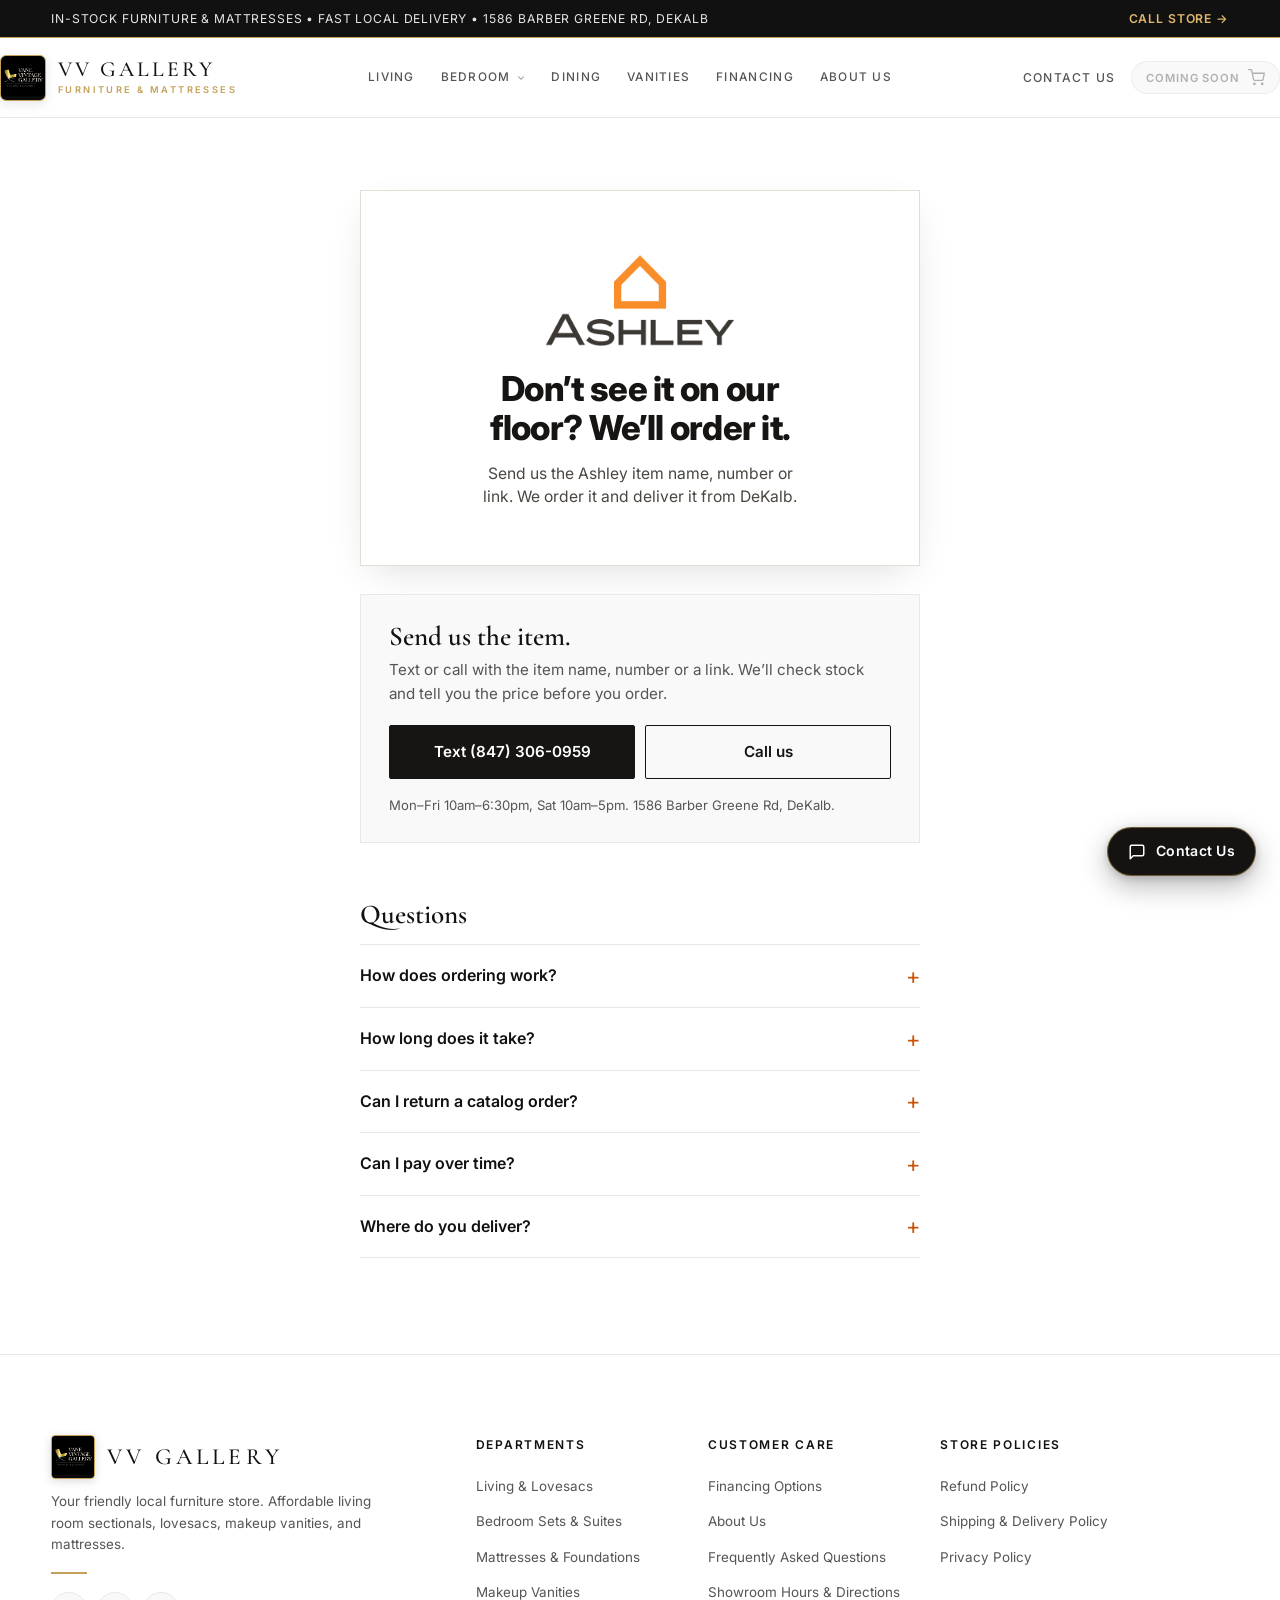
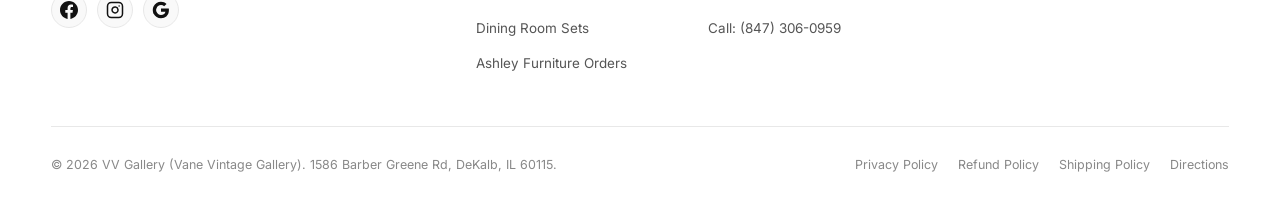
==== ashley.html @ e3f008f9 "feat(financing): add Koalafi lease-to-own financing option across website" ====
<!DOCTYPE html>
<html lang="en">
<head>
  <meta charset="UTF-8">
  <meta name="viewport" content="width=device-width, initial-scale=1.0">
  <title>Order Ashley Furniture in DeKalb, IL — VV Gallery</title>
  <meta name="description" content="Don't see it on our floor? VV Gallery in DeKalb, IL can order Ashley Furniture pieces for you and deliver them locally. Send us the item name, number or link.">
  
  <link rel="preconnect" href="https://fonts.googleapis.com">
  <link rel="preconnect" href="https://fonts.gstatic.com" crossorigin>
  <link href="https://fonts.googleapis.com/css2?family=Cormorant+Garamond:ital,wght@0,400;0,500;0,600;0,700;1,400&family=Inter:wght@300;400;500;600;700&display=swap" rel="stylesheet">
  
  <link rel="icon" type="image/png" href="photos/favicon.png">
  <link rel="shortcut icon" href="photos/favicon.ico">
  <link rel="stylesheet" href="style.css?v=3.1">
  <link rel="stylesheet" href="ashley.css">
  <link rel="canonical" href="https://vanevgallery.com/ashley.html">
  <meta property="og:type" content="website">
  <meta property="og:site_name" content="VV Gallery">
  <meta property="og:title" content="Ashley Furniture Catalog Orders in DeKalb, IL — VV Gallery">
  <meta property="og:description" content="Order authentic Ashley Furniture through VV Gallery in DeKalb. Local freight delivery, factory warranties, and financing available.">
  <meta property="og:url" content="https://vanevgallery.com/ashley.html">
  <meta property="og:image" content="https://vanevgallery.com/photos/story-showroom-full.jpg">
</head>
<body class="as-page">

  <!-- Global Announcement Bar -->
  <aside class="announcement-bar" role="region" aria-label="Store Announcement">
    <div class="container announcement-inner">
      <span class="announcement-text"><span class="announcement-desktop">In-Stock Furniture &amp; Mattresses &bull; Fast Local Delivery &bull; </span>1586 Barber Greene Rd, DeKalb</span>
      <a href="tel:8473060959" class="announcement-link">Call Store &rarr;</a>
    </div>
  </aside>

  <!-- Header -->
  <header class="site-header" id="header">
    <div class="container header-inner">
      <div class="nav-left">
        <button class="nav-toggle" id="navToggle" aria-label="Toggle Navigation Menu" aria-expanded="false">
          <span class="hamburger-line"></span>
          <span class="hamburger-line"></span>
        </button>
        <nav class="nav-desktop" aria-label="Primary Navigation">
          <ul class="nav-list">
            <li><a href="living.html" class="nav-link">Living</a></li>
            <li class="nav-item-dropdown">
              <a href="bedroom.html" class="nav-link nav-dropdown-trigger">
                Bedroom
                <svg class="nav-chevron" width="10" height="10" viewBox="0 0 24 24" fill="none" stroke="currentColor" stroke-width="2.5" stroke-linecap="round" stroke-linejoin="round" aria-hidden="true"><polyline points="6 9 12 15 18 9"></polyline></svg>
              </a>
              <ul class="nav-dropdown-menu">
                <li><a href="bedroom.html">Bedroom Sets</a></li>
                <li><a href="mattresses.html">Mattresses</a></li>
              </ul>
            </li>
            <li><a href="dining.html" class="nav-link">Dining</a></li>
            <li><a href="vanities.html" class="nav-link">Vanities</a></li>
            <li><a href="financing.html" class="nav-link">Financing</a></li>
            <li><a href="story.html" class="nav-link">About Us</a></li>
          </ul>
        </nav>
      </div>

      <div class="brand-center">
        <a href="index.html" class="brand-logo" id="brandLogoLink" aria-label="VV Gallery Home">
          <img src="photos/logo.jpg" alt="VV Gallery" class="brand-logo-img">
          <div class="brand-text-wrap" id="brandTextWrap">
            <span class="brand-title">VV GALLERY</span>
            <span class="brand-subtitle">FURNITURE &amp; MATTRESSES</span>
          </div>
        </a>
      </div>

      <div class="nav-right">
        <a href="contact.html" class="nav-action-link">Contact Us</a>
        <div class="nav-cart-status" aria-label="Online Cart Coming Soon" title="Online shopping coming soon">
          <svg class="cart-status-icon" width="16" height="16" viewBox="0 0 24 24" fill="none" stroke="currentColor" stroke-width="1.8" stroke-linecap="round" stroke-linejoin="round">
            <circle cx="9" cy="21" r="1"></circle>
            <circle cx="20" cy="21" r="1"></circle>
            <path d="M1 1h4l2.68 13.39a2 2 0 0 0 2 1.61h9.72a2 2 0 0 0 2-1.61L23 6H6"></path>
          </svg>
          <span class="cart-status-text">Coming<span class="cart-break"><br></span>Soon</span>
        </div>
      </div>
    </div>
  </header>

  <!-- Mobile Drawer Menu -->
  <div class="mobile-drawer" id="mobileDrawer" aria-hidden="true">
    <div class="drawer-content">
      <div class="drawer-top-row">
        <div class="drawer-brand-lockup">
          <img src="photos/logo.jpg" alt="VV Gallery" class="drawer-logo-img">
          <span class="drawer-brand-text">VV GALLERY</span>
        </div>
        <button class="drawer-close" id="drawerClose" aria-label="Close menu">&times;</button>
      </div>
      <nav class="drawer-nav">
        <div class="drawer-group">
          <p class="drawer-group-title">Shop Catalog</p>
          <ul>
            <li><a href="living.html">Living &amp; Sectionals</a></li>
            <li><a href="bedroom.html">Bedroom Sets &amp; Suites</a></li>
            <li><a href="mattresses.html">Mattresses &amp; Foundations</a></li>
            <li><a href="dining.html">Dining Room Sets</a></li>
            <li><a href="vanities.html">Makeup Vanities</a></li>
            <li><a href="ashley.html" class="active">Order Ashley Furniture</a></li>
          </ul>
        </div>
        <div class="drawer-group">
          <p class="drawer-group-title">Customer Care</p>
          <ul>
            <li><a href="financing.html">Financing ($49 / $1 Down)</a></li>
            <li><a href="story.html">About Us</a></li>
            <li><a href="faq.html">FAQ</a></li>
            <li><a href="contact.html">Showroom &amp; Directions</a></li>
          </ul>
        </div>
        <div class="drawer-group">
          <p class="drawer-group-title">Policies</p>
          <ul>
            <li><a href="refund-policy.html">Refund Policy</a></li>
            <li><a href="shipping-policy.html">Shipping &amp; Delivery</a></li>
            <li><a href="privacy-policy.html">Privacy Policy</a></li>
          </ul>
        </div>
      </nav>
      <div class="drawer-footer">
        <p class="drawer-hours"><strong>Showroom Hours:</strong><br>Mon&ndash;Fri 10am&ndash;6:30pm | Sat 10am&ndash;5pm | Sun Closed</p>
        <p class="drawer-contact">1586 Barber Greene Rd, DeKalb, IL 60115<br><a href="tel:8473060959">(847) 306-0959</a></p>
              <div class="drawer-social-row" aria-label="Follow VV Gallery">
          <a href="https://www.facebook.com/profile.php?id=61573859170150" target="_blank" rel="noopener noreferrer" class="drawer-social-btn" aria-label="Facebook">
            <svg width="14" height="14" viewBox="0 0 24 24" fill="currentColor" aria-hidden="true"><path d="M24 12.073c0-6.627-5.373-12-12-12s-12 5.373-12 12c0 5.99 4.388 10.954 10.125 11.854v-8.385H7.078v-3.47h3.047V9.43c0-3.007 1.792-4.669 4.533-4.669 1.312 0 2.686.235 2.686.235v2.953H15.83c-1.491 0-1.956.925-1.956 1.874v2.25h3.328l-.532 3.47h-2.796v8.385C19.612 23.027 24 18.062 24 12.073z"/></svg>
            <span>Facebook</span>
          </a>
          <a href="https://www.instagram.com/vanevintagegallery" target="_blank" rel="noopener noreferrer" class="drawer-social-btn" aria-label="Instagram">
            <svg width="14" height="14" viewBox="0 0 24 24" fill="none" stroke="currentColor" stroke-width="2" stroke-linecap="round" stroke-linejoin="round" aria-hidden="true"><rect x="2" y="2" width="20" height="20" rx="5" ry="5"></rect><path d="M16 11.37A4 4 0 1 1 12.63 8 4 4 0 0 1 16 11.37z"></path><line x1="17.5" y1="6.5" x2="17.51" y2="6.5"></line></svg>
            <span>Instagram</span>
          </a>
          <a href="https://share.google/8glchlT7H6oo3atPb" target="_blank" rel="noopener noreferrer" class="drawer-social-btn" aria-label="Google">
            <svg width="14" height="14" viewBox="0 0 24 24" fill="currentColor" aria-hidden="true"><path d="M22.56 12.25c0-.78-.07-1.53-.2-2.25H12v4.26h5.92c-.26 1.37-1.04 2.53-2.21 3.31v2.77h3.57c2.08-1.92 3.28-4.74 3.28-8.09z"/><path d="M12 23c2.97 0 5.46-.98 7.28-2.66l-3.57-2.77c-.98.66-2.23 1.06-3.71 1.06-2.86 0-5.29-1.93-6.16-4.53H2.18v2.84C3.99 20.53 7.7 23 12 23z"/><path d="M5.84 14.09c-.22-.66-.35-1.36-.35-2.09s.13-1.43.35-2.09V7.06H2.18C1.43 8.55 1 10.22 1 12s.43 3.45 1.18 4.94l2.85-2.22.81-.63z"/><path d="M12 5.38c1.62 0 3.06.56 4.21 1.64l3.15-3.15C17.45 2.09 14.97 1 12 1 7.7 1 3.99 3.47 2.18 7.06l3.66 2.84c.87-2.6 3.3-4.52 6.16-4.52z"/></svg>
            <span>Google</span>
          </a>
        </div>
      </div>
    </div>
  </div>

  <main id="main-content" class="as-main">

    <!-- The ad -->
    <section class="as-ad" aria-labelledby="ashley-title">
      <div class="as-ad-top">
        <img src="photos/brands/ashley-furniture-logo.png" alt="Ashley Furniture" class="as-ad-logo" width="220" height="110">
        <h1 id="ashley-title">Don&rsquo;t see it on our floor? We&rsquo;ll order it.</h1>
        <p class="as-ad-sub">Send us the Ashley item name, number or link. We order it and deliver it from DeKalb.</p>
      </div>
    </section>

    <!-- Contact box -->
    <section class="as-contact" id="contact" aria-labelledby="contact-title">
      <h2 id="contact-title">Send us the item.</h2>
      <p>Text or call with the item name, number or a link. We&rsquo;ll check stock and tell you the price before you order.</p>
      <div class="as-actions">
        <a href="sms:8473060959?&body=Hi%20VV%20Gallery%2C%20I%27d%20like%20to%20order%20this%20from%20Ashley%3A%20" class="as-btn as-btn--solid">Text (847) 306-0959</a>
        <a href="tel:8473060959" class="as-btn as-btn--line">Call us</a>
      </div>
      <small>Mon&ndash;Fri 10am&ndash;6:30pm, Sat 10am&ndash;5pm. 1586 Barber Greene Rd, DeKalb.</small>
    </section>

    <!-- FAQ -->
    <section class="as-faq" aria-labelledby="faq-title">
      <h2 class="as-faq-title" id="faq-title">Questions</h2>
      <details>
        <summary>How does ordering work?</summary>
        <p>Send us the item name, number or a link, or stop in and we&rsquo;ll look it up together. We confirm stock and your price before you order, then the piece ships to our DeKalb location.</p>
      </details>
      <details>
        <summary>How long does it take?</summary>
        <p>Most catalog orders reach our DeKalb location in 5 to 14 business days. We check it over when it arrives and call you to schedule delivery. See our <a href="shipping-policy.html">shipping policy</a>.</p>
      </details>
      <details>
        <summary>Can I return a catalog order?</summary>
        <p>No. Pieces ordered from a manufacturer catalog are final sale, so check the size, color and left or right facing with us before you commit. See our <a href="refund-policy.html">refund policy</a>.</p>
      </details>
      <details>
        <summary>Can I pay over time?</summary>
        <p>Yes. Flexible lease-to-own with Acima and Koalafi (no credit needed), plus Synchrony promotional financing are available. <a href="financing.html">See financing options</a>.</p>
      </details>
      <details>
        <summary>Where do you deliver?</summary>
        <p>We deliver across DeKalb County and nearby towns, or you can pick up for free at our showroom. See our <a href="shipping-policy.html">delivery areas</a>.</p>
      </details>
    </section>

  </main>

  <!-- Footer -->
  <footer class="site-footer">
    <div class="container">
      <div class="footer-top-row">
        <div class="footer-col brand-col">
          <div class="footer-brand-lockup">
            <img src="photos/logo.jpg" alt="VV Gallery" class="footer-logo-img">
            <span class="footer-logo">VV GALLERY</span>
          </div>
          <p class="footer-tagline">Your friendly local furniture store. Affordable living room sectionals, lovesacs, makeup vanities, and mattresses.</p>
                    <div class="footer-gold-accent"></div>
          <div class="footer-social-row" aria-label="VV Gallery Social Media">
            <a href="https://www.facebook.com/profile.php?id=61573859170150" target="_blank" rel="noopener noreferrer" class="social-link-btn" aria-label="VV Gallery on Facebook" title="Facebook">
              <svg width="18" height="18" viewBox="0 0 24 24" fill="currentColor" aria-hidden="true"><path d="M24 12.073c0-6.627-5.373-12-12-12s-12 5.373-12 12c0 5.99 4.388 10.954 10.125 11.854v-8.385H7.078v-3.47h3.047V9.43c0-3.007 1.792-4.669 4.533-4.669 1.312 0 2.686.235 2.686.235v2.953H15.83c-1.491 0-1.956.925-1.956 1.874v2.25h3.328l-.532 3.47h-2.796v8.385C19.612 23.027 24 18.062 24 12.073z"/></svg>
            </a>
            <a href="https://www.instagram.com/vanevintagegallery" target="_blank" rel="noopener noreferrer" class="social-link-btn" aria-label="VV Gallery on Instagram" title="Instagram">
              <svg width="18" height="18" viewBox="0 0 24 24" fill="none" stroke="currentColor" stroke-width="2" stroke-linecap="round" stroke-linejoin="round" aria-hidden="true"><rect x="2" y="2" width="20" height="20" rx="5" ry="5"></rect><path d="M16 11.37A4 4 0 1 1 12.63 8 4 4 0 0 1 16 11.37z"></path><line x1="17.5" y1="6.5" x2="17.51" y2="6.5"></line></svg>
            </a>
            <a href="https://share.google/8glchlT7H6oo3atPb" target="_blank" rel="noopener noreferrer" class="social-link-btn" aria-label="VV Gallery on Google" title="Google Reviews &amp; Directions">
              <svg width="18" height="18" viewBox="0 0 24 24" fill="currentColor" aria-hidden="true"><path d="M22.56 12.25c0-.78-.07-1.53-.2-2.25H12v4.26h5.92c-.26 1.37-1.04 2.53-2.21 3.31v2.77h3.57c2.08-1.92 3.28-4.74 3.28-8.09z"/><path d="M12 23c2.97 0 5.46-.98 7.28-2.66l-3.57-2.77c-.98.66-2.23 1.06-3.71 1.06-2.86 0-5.29-1.93-6.16-4.53H2.18v2.84C3.99 20.53 7.7 23 12 23z"/><path d="M5.84 14.09c-.22-.66-.35-1.36-.35-2.09s.13-1.43.35-2.09V7.06H2.18C1.43 8.55 1 10.22 1 12s.43 3.45 1.18 4.94l2.85-2.22.81-.63z"/><path d="M12 5.38c1.62 0 3.06.56 4.21 1.64l3.15-3.15C17.45 2.09 14.97 1 12 1 7.7 1 3.99 3.47 2.18 7.06l3.66 2.84c.87-2.6 3.3-4.52 6.16-4.52z"/></svg>
            </a>
          </div>
        </div>

        <div class="footer-col">
          <h4 class="footer-col-title">Departments</h4>
          <ul class="footer-links">
            <li><a href="living.html">Living &amp; Lovesacs</a></li>
            <li><a href="bedroom.html">Bedroom Sets &amp; Suites</a></li>
            <li><a href="mattresses.html">Mattresses &amp; Foundations</a></li>
            <li><a href="vanities.html">Makeup Vanities</a></li>
            <li><a href="dining.html">Dining Room Sets</a></li>
            <li><a href="ashley.html">Ashley Furniture Orders</a></li>
          </ul>
        </div>

        <div class="footer-col">
          <h4 class="footer-col-title">Customer Care</h4>
          <ul class="footer-links">
            <li><a href="financing.html">Financing Options</a></li>
            <li><a href="story.html">About Us</a></li>
            <li><a href="faq.html">Frequently Asked Questions</a></li>
            <li><a href="contact.html">Showroom Hours &amp; Directions</a></li>
            <li><a href="tel:8473060959">Call: (847) 306-0959</a></li>
          </ul>
        </div>

        <div class="footer-col">
          <h4 class="footer-col-title">Store Policies</h4>
          <ul class="footer-links">
            <li><a href="refund-policy.html">Refund Policy</a></li>
            <li><a href="shipping-policy.html">Shipping &amp; Delivery Policy</a></li>
            <li><a href="privacy-policy.html">Privacy Policy</a></li>
          </ul>
        </div>
      </div>

      <div class="footer-bottom-row">
        <p class="copyright">&copy; 2026 VV Gallery (Vane Vintage Gallery). 1586 Barber Greene Rd, DeKalb, IL 60115.</p>
        <div class="footer-legal-links">
          <a href="privacy-policy.html">Privacy Policy</a>
          <a href="refund-policy.html">Refund Policy</a>
          <a href="shipping-policy.html">Shipping Policy</a>
          <a href="contact.html">Directions</a>
        </div>
      </div>
    </div>
  </footer>

    <!-- Floating Contact Bubble -->
  <a href="contact.html" class="floating-contact-bubble" aria-label="Contact VV Gallery Showroom">
    <svg class="bubble-icon" width="18" height="18" viewBox="0 0 24 24" fill="none" stroke="currentColor" stroke-width="2" stroke-linecap="round" stroke-linejoin="round" aria-hidden="true">
      <path d="M21 15a2 2 0 0 1-2 2H7l-4 4V5a2 2 0 0 1 2-2h14a2 2 0 0 1 2 2z"></path>
    </svg>
    <span class="bubble-text">Contact Us</span>
  </a>

  <script src="main.js"></script>
</body>
</html>
---- style.css ----
/*
  ==========================================================================
  CONCEPT 1: "THE GALLERY" (DWR-Inspired Editorial Minimalism)
  Design Intent: White-dominant canvas, hairline gold accents, museum-like calm,
  Cormorant Garamond serif paired with crisp Inter grotesk typography.
  Fully Responsive & Polished for Mobile, Tablet, and Desktop Viewports.
  ==========================================================================
*/

:root {
  --font-serif: 'Cormorant Garamond', Georgia, serif;
  --font-sans: 'Inter', -apple-system, BlinkMacSystemFont, "Segoe UI", Roboto, sans-serif;
  
  /* Color Palette: Strict VV Gallery Master */
  --color-bg: #ffffff;
  --color-bg-subtle: #f9f9f9;
  --color-bg-dark: #111111;
  --color-text-main: #111111;
  --color-text-muted: #555555;
  --color-text-light: #888888;
  --color-border-hairline: #e8e8e8;
  --color-border-dark: #222222;
  
  /* Gold Accent (Single elegant hairline / accent use) */
  --color-gold-accent: #c5a059;
  --color-gold-light: #dfb76c;
  --color-gold-bg: rgba(197, 160, 89, 0.08);

  --container-max: 1360px;
  --header-height: 80px;
  --header-height-mobile: 68px;
  --transition-smooth: all 0.35s cubic-bezier(0.16, 1, 0.3, 1);
}

/* Reset & Base */
*, *::before, *::after {
  box-sizing: border-box;
  margin: 0;
  padding: 0;
}

html {
  scroll-behavior: smooth;
  font-size: 16px;
  background-color: var(--color-bg);
  color: var(--color-text-main);
  overflow-x: hidden;
  max-width: 100%;
}

body {
  font-family: var(--font-sans);
  line-height: 1.6;
  -webkit-font-smoothing: antialiased;
  -moz-osx-font-smoothing: grayscale;
  overflow-x: hidden;
  overflow-x: clip;
  width: 100%;
  max-width: 100%;
  position: relative;
}

body.drawer-open {
  overflow: hidden;
}

img {
  max-width: 100%;
  height: auto;
  display: block;
}

a {
  color: inherit;
  text-decoration: none;
  transition: var(--transition-smooth);
}

button {
  font-family: inherit;
  cursor: pointer;
  border: none;
  background: none;
}

.container {
  width: 92%;
  max-width: var(--container-max);
  margin: 0 auto;
}

.sr-only {
  position: absolute;
  width: 1px;
  height: 1px;
  padding: 0;
  margin: -1px;
  overflow: hidden;
  clip: rect(0, 0, 0, 0);
  border: 0;
}

/* Global Announcement Bar */
.announcement-bar {
  background-color: var(--color-bg-dark);
  color: #f1f1f1;
  font-size: 0.76rem;
  letter-spacing: 0.07em;
  text-transform: uppercase;
  padding: 9px 0;
  border-bottom: 1px solid var(--color-gold-accent);
  white-space: nowrap;
}

.announcement-inner {
  display: flex;
  justify-content: space-between;
  align-items: center;
  flex-wrap: nowrap;
  gap: 16px;
  overflow: hidden;
}

.announcement-text {
  overflow: hidden;
  text-overflow: ellipsis;
  white-space: nowrap;
  font-weight: 400;
  color: #e5e5e5;
}

.announcement-link {
  color: var(--color-gold-light);
  font-weight: 600;
  white-space: nowrap;
  flex-shrink: 0;
}

.announcement-link:hover {
  text-decoration: underline;
  color: #ffffff;
}

/* Announcement bar becomes solid white when mobile drawer is open */
body.drawer-open .announcement-bar {
  background-color: #ffffff !important;
  color: var(--color-text-main) !important;
  border-bottom: 1px solid var(--color-border-hairline) !important;
}

body.drawer-open .announcement-bar .announcement-text {
  color: var(--color-text-main) !important;
}

body.drawer-open .announcement-bar .announcement-link {
  color: var(--color-gold-accent) !important;
}

/* Base Site Header: solid white, shadow + slight shrink once the page scrolls */
.site-header {
  position: -webkit-sticky;
  position: sticky;
  top: 0;
  z-index: 1000;
  width: 100%;
  background-color: #ffffff;
  backdrop-filter: none;
  -webkit-backdrop-filter: none;
  border-bottom: 1px solid var(--color-border-hairline);
  box-shadow: none;
  height: var(--header-height);
  display: flex;
  align-items: center;
  transition: background-color 0.35s cubic-bezier(0.4, 0, 0.2, 1),
              border-color 0.35s cubic-bezier(0.4, 0, 0.2, 1),
              box-shadow 0.35s cubic-bezier(0.4, 0, 0.2, 1),
              height 0.3s cubic-bezier(0.4, 0, 0.2, 1);
}

/* Scrolled State & Mobile Menu Open State: adds shadow and a slightly shorter bar */
.site-header.scrolled,
body.drawer-open .site-header {
  background-color: rgba(255, 255, 255, 0.96);
  backdrop-filter: blur(14px);
  -webkit-backdrop-filter: blur(14px);
  border-bottom: 1px solid var(--color-border-hairline);
  box-shadow: 0 4px 20px -2px rgba(0, 0, 0, 0.06), 0 2px 6px -1px rgba(0, 0, 0, 0.03);
  height: calc(var(--header-height) - 10px);
}

.site-header.scrolled .brand-logo-img {
  height: 38px;
  width: 38px;
}

.header-inner {
  display: flex;
  align-items: center;
  justify-content: space-between;
  width: 100%;
  gap: clamp(16px, 2.5vw, 36px);
  transition: height 0.3s cubic-bezier(0.4, 0, 0.2, 1);
}

/* 1. Brand Mark: Pinned to Left on Desktop */
.brand-center {
  order: 1;
  flex-shrink: 0;
  display: flex;
  align-items: center;
}

.brand-logo {
  display: flex;
  align-items: center;
  gap: 12px;
  text-decoration: none;
}

.brand-logo-img {
  height: 46px;
  width: 46px;
  object-fit: cover;
  border-radius: 6px;
  border: 1.5px solid var(--color-gold-accent);
  box-shadow: 0 3px 12px rgba(0, 0, 0, 0.1);
  transition: var(--transition-smooth);
  flex-shrink: 0;
}

.brand-logo:hover .brand-logo-img {
  transform: scale(1.05);
  border-color: var(--color-gold-light);
  box-shadow: 0 6px 18px rgba(197, 160, 89, 0.22);
}

.brand-text-wrap {
  display: flex;
  flex-direction: column;
  align-items: flex-start;
  text-align: left;
}

.brand-title {
  font-family: var(--font-serif);
  font-size: 1.35rem;
  font-weight: 500;
  letter-spacing: 0.14em;
  color: var(--color-text-main);
  line-height: 1.05;
  white-space: nowrap;
  transition: var(--transition-smooth);
}

.brand-subtitle {
  font-size: 0.58rem;
  letter-spacing: 0.26em;
  color: var(--color-gold-accent);
  margin-top: 3px;
  font-weight: 600;
  white-space: nowrap;
}

/* 2. Primary Navigation: Beautifully Centered on Desktop */
.nav-left {
  order: 2;
  flex: 1;
  display: flex;
  align-items: center;
  justify-content: center;
  min-width: 0;
}

.nav-toggle {
  display: none;
  flex-direction: column;
  justify-content: center;
  align-items: center;
  gap: 5px;
  width: 42px;
  height: 42px;
  padding: 8px;
  border-radius: 4px;
  flex-shrink: 0;
}

.hamburger-line {
  width: 22px;
  height: 2px;
  background-color: var(--color-text-main);
  transition: var(--transition-smooth);
}

.nav-desktop {
  display: flex;
  align-items: center;
  justify-content: center;
  min-width: 0;
}

.nav-list {
  display: flex;
  list-style: none;
  gap: clamp(14px, 1.7vw, 24px);
  align-items: center;
  margin: 0;
  padding: 0;
}

.nav-list > li {
  display: flex;
  align-items: center;
}

.nav-link {
  display: inline-flex;
  align-items: center;
  font-size: clamp(0.74rem, 0.85vw, 0.82rem);
  text-transform: uppercase;
  letter-spacing: 0.11em;
  font-weight: 500;
  color: var(--color-text-muted);
  position: relative;
  padding: 6px 2px;
  white-space: nowrap;
  transition: var(--transition-smooth);
}

.nav-link::after {
  content: '';
  position: absolute;
  bottom: 0;
  left: 0;
  width: 0;
  height: 2px;
  background-color: var(--color-gold-accent);
  transition: width 0.3s ease;
}

.nav-link:hover,
.nav-link.active {
  color: var(--color-text-main);
}

.nav-link:hover::after,
.nav-link.active::after {
  width: 100%;
}

/* Desktop Dropdown Menu for Navigation */
.nav-item-dropdown {
  position: relative;
}

.nav-dropdown-trigger {
  display: inline-flex;
  align-items: center;
  gap: 5px;
}

.nav-chevron {
  transition: transform 0.25s ease;
  opacity: 0.65;
}

.nav-item-dropdown:hover .nav-chevron,
.nav-item-dropdown:focus-within .nav-chevron {
  transform: rotate(180deg);
  opacity: 1;
}

.nav-dropdown-menu {
  position: absolute;
  top: 100%;
  left: 0;
  min-width: 210px;
  background: #ffffff;
  border: 1px solid var(--color-border-hairline, #e7e2d9);
  border-radius: 6px;
  box-shadow: 0 12px 30px rgba(0, 0, 0, 0.08);
  padding: 8px 0;
  margin-top: 6px;
  list-style: none;
  opacity: 0;
  visibility: hidden;
  pointer-events: none;
  transform: translateY(6px);
  transition: all 0.22s cubic-bezier(0.16, 1, 0.3, 1);
  z-index: 1000;
}

/* Invisible bridge so mouse hover doesn't break across the 6px gap */
.nav-dropdown-menu::before {
  content: '';
  position: absolute;
  top: -12px;
  left: 0;
  right: 0;
  height: 12px;
}

.nav-item-dropdown:hover .nav-dropdown-menu,
.nav-item-dropdown:focus-within .nav-dropdown-menu {
  opacity: 1;
  visibility: visible;
  pointer-events: auto;
  transform: translateY(0);
}

.nav-dropdown-menu li {
  margin: 0;
  padding: 0;
  list-style: none;
}

.nav-dropdown-menu a {
  display: flex;
  align-items: center;
  justify-content: flex-start;
  padding: 11px 18px;
  font-family: var(--font-sans);
  font-size: 0.82rem;
  font-weight: 500;
  letter-spacing: 0.04em;
  color: var(--color-text-main, #141312);
  text-decoration: none;
  transition: background-color 0.18s ease, color 0.18s ease;
}

.nav-dropdown-menu a:hover,
.nav-dropdown-menu a.active {
  background-color: #faf8f5;
  color: var(--color-gold-accent, #c5a059);
}

.nav-dropdown-badge {
  font-size: 0.68rem;
  font-weight: 600;
  color: var(--color-gold-accent, #c5a059);
  background: var(--color-gold-bg, #f7f3ec);
  padding: 2px 7px;
  border-radius: 4px;
  letter-spacing: 0.02em;
}

/* 3. Utility Actions: Pinned to Right on Desktop */
.nav-right {
  order: 3;
  flex-shrink: 0;
  display: flex;
  align-items: center;
  justify-content: flex-end;
  gap: 16px;
  min-width: 0;
}

.nav-action-link {
  font-size: 0.76rem;
  letter-spacing: 0.1em;
  text-transform: uppercase;
  color: var(--color-text-muted);
  font-weight: 500;
  white-space: nowrap;
}

.nav-action-link:hover {
  color: var(--color-gold-accent);
}

/* Modern Grayed-Out Coming Soon Cart Lockup */
.nav-cart-status {
  display: inline-flex;
  align-items: center;
  flex-direction: row-reverse;
  gap: 8px;
  background: rgba(0, 0, 0, 0.03);
  border: 1px solid rgba(0, 0, 0, 0.08);
  padding: 7px 14px;
  border-radius: 24px;
  color: #8c8c8e;
  opacity: 0.68;
  cursor: default;
  user-select: none;
  flex-shrink: 0;
  transition: var(--transition-smooth);
}

.nav-cart-status:hover {
  opacity: 0.82;
  background: rgba(0, 0, 0, 0.05);
}

.cart-status-text {
  font-size: 0.70rem;
  font-weight: 600;
  letter-spacing: 0.08em;
  text-transform: uppercase;
  color: #8c8c8e;
  white-space: nowrap;
  line-height: 1.1;
  text-align: center;
}

.cart-break br {
  display: none;
}

.cart-break::after {
  content: " ";
}

.cart-status-icon {
  color: #8c8c8e;
  width: 17px;
  height: 17px;
  flex-shrink: 0;
}

.icon-btn {
  display: inline-flex;
  align-items: center;
  justify-content: center;
  position: relative;
  color: var(--color-text-main);
  width: 38px;
  height: 38px;
  padding: 6px;
  border-radius: 50%;
  transition: var(--transition-smooth);
  flex-shrink: 0;
}

.icon-btn:hover {
  color: var(--color-gold-accent);
  background-color: var(--color-bg-subtle);
}

.cart-count {
  position: absolute;
  top: 2px;
  right: 2px;
  background: var(--color-gold-accent);
  color: #fff;
  font-size: 0.65rem;
  font-weight: 700;
  width: 17px;
  height: 17px;
  border-radius: 50%;
  display: flex;
  align-items: center;
  justify-content: center;
}

/* Mobile Drawer - Refined Editorial Slide-Out with Frosted Backdrop */
.mobile-drawer {
  position: fixed;
  top: 0;
  left: 0;
  width: 100%;
  height: 100%;
  height: 100dvh;
  background-color: rgba(0, 0, 0, 0.45);
  backdrop-filter: blur(10px);
  -webkit-backdrop-filter: blur(10px);
  z-index: 2000;
  opacity: 0;
  visibility: hidden;
  pointer-events: none;
  overflow: hidden;
  transition: opacity 0.35s ease, visibility 0.35s ease;
}

.mobile-drawer.active {
  opacity: 1;
  visibility: visible;
  pointer-events: auto;
}

.drawer-content {
  position: absolute;
  top: 0;
  left: 0;
  width: 82%;
  max-width: 330px;
  height: 100%;
  height: 100dvh;
  background: #ffffff;
  box-shadow: 8px 0 32px rgba(0, 0, 0, 0.22);
  padding: max(22px, env(safe-area-inset-top, 22px)) 20px max(24px, env(safe-area-inset-bottom, 24px));
  display: flex;
  flex-direction: column;
  justify-content: space-between;
  transform: translateX(-100%);
  transition: transform 0.35s cubic-bezier(0.16, 1, 0.3, 1);
  overflow-y: auto;
  -webkit-overflow-scrolling: touch;
  box-sizing: border-box;
}

@media (min-width: 769px) {
  .drawer-content {
    width: 380px;
    max-width: 85%;
    box-shadow: 12px 0 40px rgba(0, 0, 0, 0.25);
  }
}

.mobile-drawer.active .drawer-content {
  transform: translateX(0);
}

.drawer-top-row {
  display: flex;
  justify-content: space-between;
  align-items: center;
  width: 100%;
  padding-bottom: 16px;
  border-bottom: 1px solid var(--color-border-hairline);
  flex-shrink: 0;
}

.drawer-brand-lockup {
  display: flex;
  align-items: center;
  gap: 10px;
  text-decoration: none;
  color: inherit;
  cursor: pointer;
}

.drawer-logo-img {
  height: 38px;
  width: 38px;
  object-fit: cover;
  border-radius: 6px;
  border: 1.5px solid var(--color-gold-accent);
}

.drawer-brand-text {
  font-family: var(--font-serif);
  font-size: 1.25rem;
  letter-spacing: 0.12em;
  font-weight: 500;
  color: var(--color-text-main);
}

.drawer-close {
  width: 38px;
  height: 38px;
  display: flex;
  align-items: center;
  justify-content: center;
  font-size: 1.5rem;
  line-height: 1;
  color: var(--color-text-main);
  background: var(--color-bg-subtle);
  border: 1px solid var(--color-border-hairline);
  border-radius: 50%;
  cursor: pointer;
  transition: var(--transition-smooth);
}

.drawer-close:hover {
  background: rgba(0, 0, 0, 0.08);
  transform: rotate(90deg);
}

.drawer-nav {
  flex: 1;
  display: flex;
  flex-direction: column;
  justify-content: center;
  padding: 20px 0;
}

.drawer-nav ul {
  list-style: none;
  display: flex;
  flex-direction: column;
  gap: 6px;
  margin: 0;
  padding: 0;
}

.drawer-nav li {
  width: 100%;
}

.drawer-nav a {
  font-family: var(--font-serif);
  font-size: clamp(1.3rem, 5vw, 1.55rem);
  font-weight: 400;
  color: var(--color-text-main);
  display: flex;
  align-items: center;
  justify-content: space-between;
  padding: 10px 2px;
  border-bottom: 1px solid rgba(0, 0, 0, 0.04);
  transition: var(--transition-smooth);
  letter-spacing: 0.02em;
}

.drawer-nav a:hover,
.drawer-nav a:focus {
  color: var(--color-gold-accent);
  padding-left: 6px;
}

.drawer-footer {
  border-top: 1px solid var(--color-border-hairline);
  padding-top: 16px;
  font-size: 0.78rem;
  color: var(--color-text-muted);
  line-height: 1.5;
  flex-shrink: 0;
}

.drawer-footer .drawer-hours {
  margin-bottom: 6px;
}

.drawer-footer a {
  color: var(--color-gold-accent);
  font-weight: 600;
}

/* Common Section Structure */
.section {
  padding: 90px 0;
  border-bottom: 1px solid var(--color-border-hairline);
}

.section-num {
  display: block;
  font-size: 0.72rem;
  letter-spacing: 0.2em;
  text-transform: uppercase;
  color: var(--color-gold-accent);
  margin-bottom: 8px;
  font-weight: 600;
}

.section-heading {
  font-family: var(--font-serif);
  font-size: clamp(2rem, 5vw, 2.6rem);
  font-weight: 400;
  line-height: 1.15;
  color: var(--color-text-main);
}

.section-header-editorial {
  display: flex;
  justify-content: space-between;
  align-items: flex-end;
  margin-bottom: 48px;
  gap: 40px;
}

.section-lead {
  max-width: 440px;
  font-size: 0.95rem;
  color: var(--color-text-muted);
  line-height: 1.6;
}

/* Buttons & Styling */
.btn-primary {
  display: inline-flex;
  align-items: center;
  justify-content: center;
  background-color: var(--color-bg-dark);
  color: #ffffff;
  padding: 15px 32px;
  font-size: 0.8rem;
  letter-spacing: 0.14em;
  text-transform: uppercase;
  font-weight: 600;
  border: 1px solid var(--color-bg-dark);
  border-radius: 2px;
  transition: var(--transition-smooth);
  position: relative;
  overflow: hidden;
}

.btn-primary::after {
  content: '';
  position: absolute;
  top: -50%;
  left: -60%;
  width: 40%;
  height: 200%;
  background: linear-gradient(
    60deg,
    transparent 0%,
    rgba(255, 255, 255, 0.22) 50%,
    transparent 100%
  );
  transform: rotate(25deg);
  transition: transform 0.75s cubic-bezier(0.16, 1, 0.3, 1);
  pointer-events: none;
}

.btn-primary:hover::after {
  transform: rotate(25deg) translate(360%, 0);
}

.btn-primary:hover {
  background-color: var(--color-gold-accent);
  border-color: var(--color-gold-accent);
  color: #ffffff;
}

.btn-hairline {
  display: inline-flex;
  align-items: center;
  justify-content: center;
  background: transparent;
  color: var(--color-text-main);
  padding: 15px 32px;
  font-size: 0.8rem;
  letter-spacing: 0.14em;
  text-transform: uppercase;
  font-weight: 600;
  border: 1px solid var(--color-text-main);
  border-radius: 2px;
  transition: var(--transition-smooth);
}

.btn-hairline:hover {
  background-color: var(--color-text-main);
  color: #ffffff;
}

/* INNER PAGE HERO */
.page-hero {
  margin-top: calc(-1 * var(--header-height));
  padding-top: calc(var(--header-height) + 44px);
  padding-bottom: 40px;
  background-color: var(--color-bg-subtle);
  border-bottom: 1px solid var(--color-border-hairline);
  text-align: center;
}

.page-hero .eyebrow {
  margin-bottom: 8px;
}

.page-hero-title {
  font-family: var(--font-serif);
  font-size: clamp(2rem, 4vw, 3rem);
  font-weight: 600;
  line-height: 1.15;
  margin-bottom: 12px;
  color: var(--color-text-main);
}

.page-hero-desc {
  max-width: 620px;
  margin: 0 auto;
  font-size: 1rem;
  color: var(--color-text-muted);
  line-height: 1.6;
}

/* COMMUNITY TEASER ON HOME PAGE */
.community-teaser-strip {
  background: var(--color-bg-subtle);
  border-top: 1px solid var(--color-border-hairline);
  border-bottom: 1px solid var(--color-border-hairline);
  padding: 64px 0;
}

.community-teaser-inner {
  display: flex;
  align-items: center;
  justify-content: space-between;
  gap: 48px;
}

.community-teaser-content {
  flex: 1;
  min-width: 280px;
  max-width: 620px;
}

.community-teaser-content h3 {
  font-family: var(--font-serif);
  font-size: clamp(1.8rem, 3vw, 2.3rem);
  font-weight: 600;
  margin-bottom: 12px;
  color: var(--color-text-main);
  line-height: 1.2;
}

.community-teaser-content p {
  font-size: 0.98rem;
  color: var(--color-text-muted);
  line-height: 1.7;
  margin-bottom: 24px;
}

.community-teaser-img-wrap {
  width: clamp(280px, 36vw, 420px);
  aspect-ratio: 4 / 3;
  max-width: 100%;
  border-radius: 8px;
  overflow: hidden;
  border: 1px solid var(--color-border-hairline);
  box-shadow: 0 12px 32px rgba(0, 0, 0, 0.08);
  flex-shrink: 0;
  position: relative;
}

.community-teaser-img {
  width: 100%;
  height: 100%;
  object-fit: cover;
  object-position: center;
  display: block;
  transition: transform 0.6s cubic-bezier(0.16, 1, 0.3, 1);
}

.community-teaser-img-wrap:hover .community-teaser-img {
  transform: scale(1.03);
}

.community-teaser-badge {
  position: absolute;
  bottom: 0;
  left: 0;
  right: 0;
  background: linear-gradient(to top, rgba(0, 0, 0, 0.78) 0%, rgba(0, 0, 0, 0.4) 60%, transparent 100%);
  padding: 24px 20px 14px;
  display: flex;
  flex-direction: column;
  color: #ffffff;
}

.badge-names {
  font-family: var(--font-serif);
  font-size: 1.15rem;
  font-weight: 600;
  line-height: 1.2;
  letter-spacing: 0.02em;
}

.badge-role {
  font-family: var(--font-sans);
  font-size: 0.7rem;
  letter-spacing: 0.12em;
  text-transform: uppercase;
  color: var(--color-gold-light);
  margin-top: 2px;
  font-weight: 600;
}

@media (max-width: 900px) {
  .community-teaser-inner {
    flex-direction: column-reverse;
    gap: 32px;
    text-align: left;
  }

  .community-teaser-img-wrap {
    width: 100%;
    max-width: 480px;
  }
}

/* HERO SECTION */
.hero-editorial {
  position: relative;
  min-height: 85vh;
  display: flex;
  align-items: center;
  background-color: var(--color-bg-subtle);
  overflow: hidden;
  border-bottom: 1px solid var(--color-border-hairline);
  margin-top: calc(-1 * var(--header-height));
  padding-top: var(--header-height);
}

.hero-media-wrapper {
  position: absolute;
  top: 0;
  left: 0;
  width: 100%;
  height: 100%;
  z-index: 1;
  overflow: hidden;
}

.hero-img {
  width: 100%;
  height: 100%;
  object-fit: cover;
  object-position: center;
  display: block;
  transform-origin: 65% 45%;
  animation: heroAmbientZoom 22s cubic-bezier(0.25, 1, 0.5, 1) infinite alternate;
  will-change: transform;
}

@keyframes heroAmbientZoom {
  0% {
    transform: scale(1);
  }
  100% {
    transform: scale(1.06) translate(-1%, -0.5%);
  }
}

.hero-placeholder {
  width: 100%;
  height: 100%;
  background: linear-gradient(135deg, #eaeaea 0%, #d8d8d8 50%, #c9c9c9 100%);
  display: flex;
  align-items: center;
  justify-content: center;
  position: relative;
}

.media-overlay {
  position: absolute;
  top: 0;
  left: 0;
  width: 100%;
  height: 100%;
  background: 
    linear-gradient(to bottom, rgba(255, 255, 255, 0.65) 0%, rgba(255, 255, 255, 0.08) 18%, transparent 35%),
    linear-gradient(to right, rgba(255, 255, 255, 0.85) 0%, rgba(255, 255, 255, 0.45) 45%, rgba(255, 255, 255, 0.05) 100%);
  pointer-events: none;
}

.placeholder-badge {
  position: absolute;
  bottom: 24px;
  right: 24px;
  background: rgba(17, 17, 17, 0.75);
  backdrop-filter: blur(8px);
  color: #ffffff;
  padding: 6px 14px;
  font-size: 0.72rem;
  letter-spacing: 0.08em;
  border: 1px solid rgba(255, 255, 255, 0.2);
}

.hero-content-container {
  position: relative;
  z-index: 2;
  padding: 70px 0;
}

.hero-text-box {
  max-width: 1040px;
  margin: 0 auto;
  background: rgba(255, 255, 255, 0.92);
  backdrop-filter: blur(20px);
  -webkit-backdrop-filter: blur(20px);
  border: 1px solid rgba(255, 255, 255, 0.85);
  box-shadow: 0 24px 60px -12px rgba(0, 0, 0, 0.12), 0 4px 12px rgba(0, 0, 0, 0.03);
  padding: clamp(24px, 3vw, 36px);
  border-radius: 10px;
  position: relative;
}

.hero-text-box.hero-carousel {
  display: flex;
  flex-direction: column;
  justify-content: flex-start;
  overflow: hidden;
}

.hero-slides-wrapper {
  position: relative;
  width: 100%;
  overflow: hidden;
}

.hero-slides-track {
  display: flex;
  width: 100%;
  align-items: stretch;
  transition: transform 0.65s cubic-bezier(0.16, 1, 0.3, 1);
  will-change: transform;
}

.hero-slide {
  flex: 0 0 100%;
  width: 100%;
  min-width: 100%;
  box-sizing: border-box;
  opacity: 0.35;
  transform: scale(0.985);
  transition: opacity 0.55s ease, transform 0.55s cubic-bezier(0.16, 1, 0.3, 1);
  display: flex;
  flex-direction: column;
  justify-content: flex-start;
  padding-right: 4px;
}

.hero-slide.active {
  opacity: 1;
  transform: scale(1);
}

.hero-slide:not(.active) {
  pointer-events: none;
  user-select: none;
}

/* 50/50 Billboard Split Layout */
.hero-slide-grid {
  display: grid;
  grid-template-columns: 1.05fr 0.95fr;
  gap: clamp(24px, 3.5vw, 44px);
  align-items: center;
  min-height: 380px;
}

.hero-slide-text {
  display: flex;
  flex-direction: column;
  justify-content: center;
}

.hero-slide-visual {
  display: flex;
  justify-content: center;
  align-items: center;
  width: 100%;
}

/* ==========================================================================
   HERO SHOWCASE STAGES (Large Prominent Product & Partner Highlights)
   ========================================================================== */
.hero-stage {
  width: 100%;
  display: flex;
  flex-direction: column;
  justify-content: center;
  align-items: center;
}

/* Product Stages (Clean Floating Sectional & Bedroom Suite) */
.hero-stage.clean-product-stage,
.hero-stage.clean-bedroom-stage {
  width: 100%;
  height: 100%;
  display: flex;
  align-items: center;
  justify-content: center;
  padding: 10px;
}

/* Slide 2: Caramel Cloud Sectional (Tuned: Height 230px, OffsetY: 50px, Scale: 104%) */
.hero-sectional-clean-img {
  max-width: 100%;
  max-height: 230px;
  object-fit: contain;
  filter: drop-shadow(0 14px 24px rgba(0, 0, 0, 0.16));
  transform: translateY(50px) scale(1.04);
  transition: transform 0.4s ease;
}

.hero-stage.clean-product-stage:hover .hero-sectional-clean-img {
  transform: translateY(48px) scale(1.07);
}

/* Slide 4: Bedroom Suite */
.hero-bedroom-clean-img {
  max-width: 100%;
  max-height: 220px;
  object-fit: contain;
  filter: drop-shadow(0 14px 24px rgba(0, 0, 0, 0.16));
  transition: transform 0.4s ease;
}

.hero-stage.clean-bedroom-stage:hover .hero-bedroom-clean-img {
  transform: scale(1.03);
}

/* Slide 1: Brand Stage (Tuned: Box 400x315px, OffsetY: 50px, Logo: 235px) */
.hero-stage.brand-stage {
  background: linear-gradient(145deg, #181818 0%, #0d0d0d 100%);
  border: 1px solid rgba(197, 160, 89, 0.35);
  border-radius: 14px;
  padding: 20px;
  box-shadow: 0 16px 36px -10px rgba(0, 0, 0, 0.35);
  display: flex;
  align-items: center;
  justify-content: center;
  width: 100%;
  max-width: 400px;
  height: 315px;
  margin: 0 auto;
  transform: translateY(50px);
  transition: transform 0.35s ease;
}

.hero-stage.brand-stage:hover {
  transform: translateY(48px);
}

.hero-brand-logo-large {
  max-height: 235px;
  max-width: 235px;
  width: auto;
  height: auto;
  object-fit: contain;
  filter: drop-shadow(0 10px 24px rgba(0, 0, 0, 0.55));
  transition: transform 0.4s ease;
}

.hero-stage.brand-stage:hover .hero-brand-logo-large {
  transform: scale(1.04);
}


/* Slide 3: Financing Stage (Synchrony & Acima Big Showcase) */
.hero-stage.financing-stage {
  width: 100%;
}

.hero-financing-grid {
  display: flex;
  flex-direction: column;
  gap: 12px;
  width: 100%;
}

.hero-partner-showcase {
  background: #ffffff;
  border: 1px solid rgba(0, 0, 0, 0.08);
  border-radius: 10px;
  padding: 14px 18px;
  box-shadow: 0 6px 18px -4px rgba(0, 0, 0, 0.06);
  display: flex;
  flex-direction: column;
  gap: 5px;
  transition: transform 0.25s ease, box-shadow 0.25s ease;
}

.hero-partner-showcase:hover {
  transform: translateY(-2px);
  box-shadow: 0 10px 24px -4px rgba(0, 0, 0, 0.1);
}

.hero-partner-showcase.synchrony-showcase {
  border-left: 4px solid #f6ba00;
}

.hero-partner-showcase.acima-showcase {
  border-left: 4px solid #1d93f7;
}

.partner-showcase-top {
  display: flex;
  align-items: center;
  justify-content: space-between;
  gap: 8px;
}

.synchrony-brand-badge-large {
  font-family: var(--font-sans);
  font-size: 1.25rem;
  font-weight: 800;
  letter-spacing: -0.03em;
  color: #1a1a1a;
  text-transform: lowercase;
  display: inline-flex;
  align-items: center;
}

.synchrony-brand-badge-large::after {
  content: "";
  display: inline-block;
  width: 8px;
  height: 8px;
  background-color: #f6ba00;
  border-radius: 50%;
  margin-left: 5px;
}

.acima-brand-badge-large {
  font-family: var(--font-sans);
  font-size: 1.25rem;
  font-weight: 800;
  letter-spacing: -0.02em;
  color: #1d93f7;
  text-transform: lowercase;
}

.partner-pill {
  font-size: 0.65rem;
  font-weight: 700;
  text-transform: uppercase;
  letter-spacing: 0.06em;
  padding: 3px 8px;
  border-radius: 4px;
}

.synchrony-pill {
  background-color: rgba(246, 186, 0, 0.18);
  color: #8a6500;
}

.acima-pill {
  background-color: #1d93f7;
  color: #ffffff;
}

.partner-showcase-title {
  font-family: var(--font-sans);
  font-size: 0.88rem;
  font-weight: 700;
  color: #111111;
  margin: 0;
}

.partner-showcase-desc {
  font-size: 0.74rem;
  color: #666666;
  line-height: 1.4;
  margin: 0;
}

.partner-showcase-perk {
  font-size: 0.7rem;
  font-weight: 600;
  color: #2e7d32;
  display: inline-flex;
  align-items: center;
  gap: 5px;
  margin-top: 2px;
}

.perk-check-icon {
  font-weight: 800;
}

/* Target / Big Retail Red Special Box */
.hero-special-badge {
  display: inline-flex;
  align-items: center;
  gap: 7px;
  background-color: #d90429;
  color: #ffffff;
  font-family: var(--font-sans);
  font-size: 0.72rem;
  font-weight: 800;
  letter-spacing: 0.12em;
  text-transform: uppercase;
  padding: 6px 14px;
  border-radius: 4px;
  box-shadow: 0 3px 10px rgba(217, 4, 41, 0.28), inset 0 1px 0 rgba(255, 255, 255, 0.3);
  margin-bottom: 16px;
  border: 1px solid rgba(255, 255, 255, 0.35);
  align-self: flex-start;
}

.hero-special-badge .badge-icon {
  font-size: 0.85rem;
}

.eyebrow {
  font-size: 0.78rem;
  letter-spacing: 0.25em;
  text-transform: uppercase;
  color: var(--color-gold-accent);
  margin-bottom: 16px;
  font-weight: 600;
}

.hero-title {
  font-family: var(--font-serif);
  font-size: clamp(2rem, 4.5vw, 2.9rem);
  line-height: 1.12;
  font-weight: 500;
  color: var(--color-text-main);
  margin-bottom: 16px;
}

.hero-description {
  font-size: clamp(0.95rem, 1.8vw, 1.05rem);
  color: var(--color-text-muted);
  line-height: 1.68;
  margin-bottom: 22px;
}

.hero-cta-group {
  display: flex;
  flex-direction: column;
  align-items: flex-start;
  gap: 10px;
  margin-top: 18px;
  margin-bottom: 0;
}

.hero-cta-group .btn-primary,
.hero-cta-group .btn-hairline {
  min-width: 220px;
  text-align: center;
  justify-content: center;
}

/* Hero Carousel Controls (Clustered Flanked Arrows & Indicator Dots) */
.hero-carousel-nav {
  display: flex;
  align-items: center;
  justify-content: flex-start;
  margin-top: 18px;
  padding-top: 14px;
  border-top: 1px solid rgba(0, 0, 0, 0.08);
}

.hero-nav-controls {
  display: inline-flex;
  align-items: center;
  gap: 12px;
}

.hero-carousel-dots {
  display: inline-flex;
  align-items: center;
  gap: 8px;
}

.hero-dot {
  width: 8px;
  height: 8px;
  border-radius: 50%;
  background-color: #d1cbc2;
  border: none;
  padding: 0;
  cursor: pointer;
  transition: all 0.35s cubic-bezier(0.16, 1, 0.3, 1);
  outline: none;
}

.hero-dot:hover {
  background-color: #999388;
  transform: scale(1.25);
}

.hero-dot.active {
  width: 26px;
  border-radius: 12px;
  background-color: var(--color-bg-dark, #111111);
  box-shadow: 0 2px 6px rgba(0, 0, 0, 0.2);
}

.hero-nav-arrow {
  width: 32px;
  height: 32px;
  border-radius: 50%;
  border: 1px solid rgba(0, 0, 0, 0.12);
  background-color: rgba(255, 255, 255, 0.7);
  color: #222222;
  display: inline-flex;
  align-items: center;
  justify-content: center;
  cursor: pointer;
  transition: all 0.25s ease;
  padding: 0;
}

.hero-nav-arrow:hover {
  background-color: #111111;
  color: #ffffff;
  border-color: #111111;
  transform: scale(1.06);
}

.hero-nav-arrow:active {
  transform: scale(0.94);
}

@media (max-width: 900px) {
  .hero-text-box.hero-carousel {
    min-height: unset;
    padding: 24px 20px;
  }
  .hero-slide-grid {
    grid-template-columns: 1fr;
    gap: 18px;
    min-height: unset;
  }
  .hero-stage-podium {
    height: 155px;
  }
  .hero-stage-product-img {
    max-height: 145px;
  }
  .hero-stage.brand-stage {
    width: 100%;
    max-width: 280px;
    height: 220px;
    padding: 14px;
    margin: 8px auto 0;
    transform: none;
  }
  .hero-brand-logo-large {
    max-height: 180px;
    max-width: 180px;
  }
  .hero-sectional-clean-img {
    max-height: 185px;
    transform: none;
    margin: 8px auto 0;
  }
  .hero-bedroom-clean-img {
    max-height: 185px;
    transform: none;
    margin: 8px auto 0;
  }
  .hero-financing-grid {
    gap: 10px;
  }
  .hero-partner-showcase {
    padding: 10px 14px;
  }
  .synchrony-brand-badge-large,
  .acima-brand-badge-large {
    font-size: 1.15rem;
  }
  .hero-special-badge {
    font-size: 0.68rem;
    padding: 5px 10px;
    letter-spacing: 0.08em;
  }
  .hero-nav-arrow {
    width: 28px;
    height: 28px;
  }
}

.hero-trust-bar {
  display: flex;
  flex-wrap: wrap;
  gap: 12px 20px;
  padding-top: 20px;
  border-top: 1px solid rgba(0, 0, 0, 0.08);
}

.trust-item {
  display: flex;
  align-items: center;
  gap: 6px;
  font-size: 0.82rem;
  color: var(--color-text-main);
  background: rgba(255, 255, 255, 0.8);
  padding: 4px 10px;
  border-radius: 3px;
  border: 1px solid var(--color-border-hairline);
}

.trust-check {
  color: #16a34a;
  font-weight: 700;
  font-size: 0.9rem;
}

/* ==========================================
   TRUST & SERVICE FEATURES (BENSON STONE STYLE)
   ========================================== */
.trust-features-section {
  background-color: #ffffff;
  border-bottom: 1px solid var(--color-border-hairline);
  padding: 56px 0 60px;
}

.trust-features-grid {
  display: grid;
  grid-template-columns: repeat(3, 1fr);
  align-items: stretch;
}

.trust-feature-col {
  display: flex;
  flex-direction: column;
  align-items: center;
  text-align: center;
  padding: 8px 32px;
  position: relative;
}

/* Hairline vertical divider between columns on desktop */
.trust-feature-col:not(:last-child)::after {
  content: "";
  position: absolute;
  top: 6%;
  right: 0;
  height: 88%;
  width: 1px;
  background-color: var(--color-border-hairline);
}

.trust-icon-wrap {
  width: 76px;
  height: 76px;
  border-radius: 50%;
  background: #f8f8f8;
  display: inline-flex;
  align-items: center;
  justify-content: center;
  margin-bottom: 22px;
  transition: transform 0.35s cubic-bezier(0.16, 1, 0.3, 1), background-color 0.3s ease;
}

.trust-feature-col:hover .trust-icon-wrap {
  transform: translateY(-4px);
  background: #f1ede5;
}

.trust-icon-svg {
  display: block;
  width: 38px;
  height: 38px;
  color: var(--color-text-main);
}

.trust-feature-title {
  font-family: var(--font-serif);
  font-size: clamp(1.35rem, 2vw, 1.65rem);
  font-weight: 500;
  color: var(--color-text-main);
  margin-bottom: 14px;
  letter-spacing: -0.01em;
  line-height: 1.25;
}

.trust-feature-text {
  font-family: var(--font-sans);
  font-size: 0.95rem;
  line-height: 1.65;
  color: #555555;
  max-width: 360px;
  margin: 0 auto;
}

.trust-read-more {
  color: var(--color-text-main);
  font-weight: 700;
  text-decoration: underline;
  text-underline-offset: 3px;
  transition: color 0.2s ease, text-decoration-color 0.2s ease;
  display: inline-block;
  white-space: nowrap;
  margin-left: 2px;
}

.trust-read-more:hover {
  color: var(--color-gold-accent);
  text-decoration-color: var(--color-gold-accent);
}

@media (max-width: 900px) {
  .trust-features-section {
    padding: 42px 0 46px;
  }

  .trust-features-grid {
    grid-template-columns: 1fr;
    gap: 38px;
  }

  .trust-feature-col {
    padding: 0 16px;
  }

  .trust-feature-col:not(:last-child)::after {
    top: auto;
    bottom: -19px;
    right: 15%;
    left: 15%;
    width: 70%;
    height: 1px;
  }
}

/* CURATED ROOMS GRID */
.rooms-grid {
  display: grid;
  grid-template-columns: repeat(4, 1fr);
  gap: 24px;
}

.room-card {
  display: flex;
  flex-direction: column;
}

.room-media-box {
  position: relative;
  aspect-ratio: 4 / 5;
  overflow: hidden;
  background-color: #f0f0f0;
  margin-bottom: 16px;
  border: 1px solid var(--color-border-hairline);
}

.category-deal-badge {
  position: absolute;
  top: 12px;
  left: 12px;
  background: #ffffff;
  color: var(--color-text-main);
  font-size: 0.7rem;
  font-weight: 600;
  letter-spacing: 0.06em;
  text-transform: uppercase;
  padding: 4px 10px;
  border-radius: 2px;
  box-shadow: 0 2px 8px rgba(0, 0, 0, 0.08);
  border: 1px solid var(--color-border-hairline);
  z-index: 2;
}

.category-deal-badge.special-price {
  background: var(--color-bg-dark);
  color: #ffffff;
  border-color: var(--color-bg-dark);
}

.room-img {
  width: 100%;
  height: 100%;
  object-fit: cover;
  display: block;
  transition: transform 0.7s cubic-bezier(0.16, 1, 0.3, 1);
}

.room-card:hover .room-img {
  transform: scale(1.05);
}

.room-placeholder {
  width: 100%;
  height: 100%;
  background: linear-gradient(145deg, #ebebeb 0%, #dcdcdc 100%);
  display: flex;
  align-items: center;
  justify-content: center;
  transition: transform 0.6s cubic-bezier(0.16, 1, 0.3, 1);
}

.room-card:hover .room-placeholder {
  transform: scale(1.03);
}

.placeholder-tag {
  font-size: 0.72rem;
  color: #777777;
  text-align: center;
  padding: 0 16px;
  letter-spacing: 0.05em;
}

.room-title {
  font-family: var(--font-serif);
  font-size: 1.35rem;
  font-weight: 500;
  margin-bottom: 6px;
}

.room-meta {
  font-size: 0.82rem;
  color: var(--color-text-muted);
  line-height: 1.4;
  margin-bottom: 12px;
}

.room-link {
  font-size: 0.78rem;
  letter-spacing: 0.1em;
  text-transform: uppercase;
  color: var(--color-text-main);
  font-weight: 600;
}

.room-link:hover {
  color: var(--color-gold-accent);
}

/* SPOTLIGHT SECTION (DWR Style single collection focus) */
.spotlight-frame {
  display: grid;
  grid-template-columns: 1.15fr 0.85fr;
  background-color: #ffffff;
  border: 1px solid var(--color-border-hairline);
  align-items: stretch;
}

.spotlight-media-col {
  position: relative;
  min-height: 440px;
  background-color: #ffffff;
  display: flex;
  align-items: center;
  justify-content: center;
}

.spotlight-media-wrapper {
  position: relative;
  width: 100%;
  height: 100%;
  min-height: 440px;
  display: flex;
  align-items: center;
  justify-content: center;
  padding: 24px;
  background-color: #fbfbfb;
  overflow: hidden;
}

.spotlight-img {
  width: 100%;
  height: 100%;
  max-height: 440px;
  object-fit: contain;
  object-position: center;
  display: block;
  transition: transform 0.6s cubic-bezier(0.16, 1, 0.3, 1);
}

.spotlight-frame:hover .spotlight-img {
  transform: scale(1.02);
}

.spotlight-placeholder {
  width: 100%;
  height: 100%;
  background: linear-gradient(135deg, #e4e4e4 0%, #cccccc 100%);
  display: flex;
  align-items: center;
  justify-content: center;
  position: relative;
}

.hotspot-indicator {
  position: absolute;
  width: 24px;
  height: 24px;
  background: #ffffff;
  border-radius: 50%;
  box-shadow: 0 4px 12px rgba(0,0,0,0.18);
  cursor: pointer;
  display: flex;
  align-items: center;
  justify-content: center;
  z-index: 5;
}

.hotspot-pulse {
  width: 9px;
  height: 9px;
  background: var(--color-gold-accent);
  border-radius: 50%;
}

.hotspot-card {
  position: absolute;
  bottom: calc(100% + 12px);
  left: 50%;
  transform: translateX(-50%);
  background: #ffffff;
  padding: 8px 14px;
  border: 1px solid var(--color-border-hairline);
  box-shadow: 0 8px 24px rgba(0,0,0,0.12);
  white-space: nowrap;
  display: flex;
  flex-direction: column;
  font-size: 0.78rem;
  pointer-events: none;
}

.hotspot-item-name {
  font-weight: 600;
  color: var(--color-text-main);
}

.hotspot-item-price {
  color: var(--color-gold-accent);
  font-weight: 700;
}

.spotlight-content-col {
  padding: 50px 44px;
  display: flex;
  align-items: center;
}

.spotlight-badge-row {
  display: flex;
  justify-content: space-between;
  align-items: center;
  margin-bottom: 14px;
}

.spotlight-badge {
  font-size: 0.72rem;
  letter-spacing: 0.2em;
  text-transform: uppercase;
  color: var(--color-gold-accent);
  font-weight: 600;
}

.spotlight-seal-img {
  width: 54px;
  height: 54px;
  object-fit: cover;
  border-radius: 50%;
  box-shadow: 0 4px 14px rgba(0, 0, 0, 0.15);
  border: 1.5px solid var(--color-gold-accent);
  transition: var(--transition-smooth);
}

.spotlight-heading {
  font-family: var(--font-serif);
  font-size: clamp(1.9rem, 4vw, 2.3rem);
  line-height: 1.15;
  font-weight: 400;
  margin-bottom: 16px;
}

.spotlight-story {
  font-size: 0.95rem;
  color: var(--color-text-muted);
  line-height: 1.7;
  margin-bottom: 24px;
}

.spotlight-specs {
  display: grid;
  grid-template-columns: 1fr;
  gap: 12px;
  border-top: 1px solid var(--color-border-hairline);
  border-bottom: 1px solid var(--color-border-hairline);
  padding: 18px 0;
  margin-bottom: 28px;
}

.spec-item dt {
  font-size: 0.72rem;
  letter-spacing: 0.1em;
  text-transform: uppercase;
  color: var(--color-text-light);
}

.spec-item dd {
  font-size: 0.88rem;
  font-weight: 600;
  color: var(--color-text-main);
}

.spotlight-actions {
  display: flex;
  flex-direction: column;
  gap: 8px;
  width: 100%;
  max-width: 360px;
}

.spotlight-actions .btn-primary {
  width: 100%;
  text-align: center;
  justify-content: center;
}

.link-editorial {
  width: 100%;
  display: inline-flex;
  align-items: center;
  justify-content: center;
  text-align: center;
  padding: 10px 16px;
  font-size: 0.82rem;
  letter-spacing: 0.08em;
  text-transform: uppercase;
  color: var(--color-text-main);
  font-weight: 600;
  border: none;
  background: transparent;
  transition: var(--transition-smooth);
}

.link-editorial:hover {
  color: var(--color-gold-accent);
  transform: translateY(-1px);
}

/* COLLECTION MATRIX (Hairline bordered product catalog) */
.matrix-header {
  display: flex;
  justify-content: space-between;
  align-items: flex-end;
  margin-bottom: 36px;
  flex-wrap: wrap;
  gap: 20px;
}

.section-subtext {
  font-size: 0.88rem;
  color: var(--color-text-muted);
  margin-top: 4px;
}

.matrix-grid {
  display: grid;
  grid-template-columns: repeat(3, 1fr);
  border-top: 1px solid var(--color-border-hairline);
  border-left: 1px solid var(--color-border-hairline);
}

.product-item {
  border-right: 1px solid var(--color-border-hairline);
  border-bottom: 1px solid var(--color-border-hairline);
  padding: 24px;
  display: flex;
  flex-direction: column;
  justify-content: space-between;
  background: #ffffff;
  transition: background-color 0.3s ease, opacity 0.3s ease, transform 0.3s ease;
}

.product-item.is-hidden {
  display: none !important;
}

.product-item:hover {
  background-color: var(--color-bg-subtle);
}

.product-media-wrap {
  position: relative;
  aspect-ratio: 1 / 1;
  background-color: #fafafa;
  margin-bottom: 18px;
  overflow: hidden;
  display: flex;
  align-items: center;
  justify-content: center;
  border: 1px solid var(--color-border-hairline);
  cursor: zoom-in;
}

.product-img {
  width: 100%;
  height: 100%;
  object-fit: cover;
  display: block;
  transition: transform 0.6s cubic-bezier(0.16, 1, 0.3, 1), opacity 0.4s ease;
}

.product-media-wrap.has-secondary .product-img.secondary {
  position: absolute;
  top: 0;
  left: 0;
  width: 100%;
  height: 100%;
  object-fit: cover;
  opacity: 0;
  z-index: 1;
}

.product-media-wrap.has-secondary[data-active-view="1"] .product-img.primary {
  opacity: 0;
}

.product-media-wrap.has-secondary[data-active-view="1"] .product-img.secondary {
  opacity: 1;
}

/* Fallback hover for non-swatch cards (like fridge) */
.product-media-wrap.has-secondary:not([data-active-view]):hover .product-img.primary {
  opacity: 0;
}

.product-media-wrap.has-secondary:not([data-active-view]):hover .product-img.secondary {
  opacity: 1;
  transform: scale(1.06);
}

.product-item:hover .product-img {
  transform: scale(1.04);
}

/* Color Swatch Row & Dots (Positioned above product text) */
.product-swatch-row {
  display: flex;
  align-items: center;
  justify-content: space-between;
  gap: 12px;
  margin-bottom: 6px;
}

.product-swatch-row .product-category-tag {
  margin-bottom: 0;
}

.color-swatch-dots {
  display: inline-flex;
  align-items: center;
  gap: 7px;
  background: var(--color-bg-subtle);
  padding: 3px 8px;
  border-radius: 16px;
  border: 1px solid var(--color-border-hairline);
  user-select: none;
}

.swatch-dot {
  width: 15px;
  height: 15px;
  border-radius: 50%;
  background-color: var(--swatch-color, #cccccc);
  border: 1.5px solid #ffffff;
  box-shadow: 0 1px 3px rgba(0, 0, 0, 0.15);
  cursor: pointer;
  padding: 0;
  margin: 0;
  transition: transform 0.2s cubic-bezier(0.16, 1, 0.3, 1), box-shadow 0.2s ease;
  position: relative;
  outline: none;
}

.swatch-dot:hover {
  transform: scale(1.18);
}

.swatch-dot.active {
  transform: scale(1.22);
  box-shadow: 0 0 0 2px var(--color-gold-accent);
}

/* Right Side Toggle Arrow (e.g. Fridge View on Two-Tone Bedroom Set) */
.side-toggle-arrow {
  position: absolute;
  top: 50%;
  right: 12px;
  transform: translateY(-50%);
  background: rgba(17, 17, 17, 0.72);
  backdrop-filter: blur(8px);
  -webkit-backdrop-filter: blur(8px);
  border: 1px solid rgba(255, 255, 255, 0.3);
  color: #ffffff;
  width: 34px;
  height: 34px;
  border-radius: 50%;
  display: flex;
  align-items: center;
  justify-content: center;
  font-size: 0.88rem;
  cursor: pointer;
  z-index: 5;
  box-shadow: 0 4px 14px rgba(0, 0, 0, 0.25);
  transition: background-color 0.25s ease, transform 0.25s ease, border-color 0.25s ease;
  user-select: none;
  outline: none;
}

.side-toggle-arrow:hover {
  background: var(--color-gold-accent);
  border-color: var(--color-gold-accent);
  transform: translateY(-50%) scale(1.1);
}

.side-toggle-arrow:active {
  transform: translateY(-50%) scale(0.92);
}

.product-thumb-indicator {
  position: absolute;
  bottom: 8px;
  right: 8px;
  background: rgba(17, 17, 17, 0.82);
  backdrop-filter: blur(6px);
  color: #ffffff;
  padding: 4px 8px;
  font-size: 0.65rem;
  letter-spacing: 0.05em;
  border-radius: 2px;
  border: 1px solid rgba(255, 255, 255, 0.2);
  z-index: 2;
  display: flex;
  align-items: center;
  gap: 5px;
  pointer-events: none;
}

.product-placeholder {
  width: 100%;
  height: 100%;
  background: linear-gradient(135deg, #f2f2f2 0%, #e2e2e2 100%);
  display: flex;
  align-items: center;
  justify-content: center;
}

.product-status-tag {
  display: none !important;
}

.product-category-tag {
  font-size: 0.64rem;
  letter-spacing: 0.14em;
  text-transform: uppercase;
  color: var(--color-gold-accent);
  font-weight: 600;
  margin-bottom: 5px;
  display: block;
}

.product-top-row {
  display: flex;
  justify-content: space-between;
  align-items: baseline;
  margin-bottom: 6px;
  gap: 10px;
}

.product-name {
  font-family: var(--font-serif);
  font-size: 1.22rem;
  font-weight: 600;
  color: var(--color-text-main);
  line-height: 1.25;
}

.product-price {
  font-size: 1.05rem;
  font-weight: 600;
  color: var(--color-text-main);
  white-space: nowrap;
}

.product-sub {
  font-size: 0.8rem;
  color: var(--color-text-muted);
  margin-bottom: 18px;
  line-height: 1.5;
}

.btn-subtle-add {
  width: 100%;
  padding: 10px 0;
  border-top: 1px solid var(--color-border-hairline);
  font-size: 0.74rem;
  letter-spacing: 0.12em;
  text-transform: uppercase;
  color: var(--color-text-muted);
  text-align: center;
  display: block;
  transition: var(--transition-smooth);
}

.product-item:hover .btn-subtle-add {
  color: var(--color-gold-accent);
  border-color: var(--color-gold-accent);
}

/* Catalog Department Discovery Links */
.catalog-explore-strip {
  margin-top: 48px;
  padding-top: 36px;
  border-top: 1px solid var(--color-border-hairline);
  display: flex;
  align-items: center;
  justify-content: space-between;
  flex-wrap: wrap;
  gap: 20px;
}

.catalog-explore-strip .explore-text h4 {
  font-family: var(--font-serif);
  font-size: 1.35rem;
  font-weight: 600;
  color: var(--color-text-main);
  margin-bottom: 4px;
}

.catalog-explore-strip .explore-text p {
  font-size: 0.86rem;
  color: var(--color-text-muted);
}

.catalog-explore-links {
  display: flex;
  flex-wrap: wrap;
  gap: 12px;
}

.catalog-pill-btn {
  display: inline-flex;
  align-items: center;
  gap: 6px;
  padding: 10px 18px;
  border: 1px solid var(--color-border-hairline);
  background: #ffffff;
  border-radius: 4px;
  font-size: 0.76rem;
  letter-spacing: 0.1em;
  text-transform: uppercase;
  font-weight: 600;
  color: var(--color-text-main);
  transition: var(--transition-smooth);
}

.catalog-pill-btn:hover {
  border-color: var(--color-gold-accent);
  color: var(--color-gold-accent);
  background: var(--color-bg-subtle);
  transform: translateY(-1px);
}

@media (max-width: 768px) {
  .catalog-explore-strip {
    flex-direction: column;
    align-items: stretch;
    gap: 18px;
    margin-top: 36px;
    padding-top: 28px;
  }

  .catalog-explore-strip .explore-text {
    text-align: left;
  }

  .catalog-explore-links {
    display: flex;
    flex-direction: column;
    width: 100%;
    gap: 8px;
  }

  .catalog-pill-btn {
    display: flex;
    align-items: center;
    justify-content: space-between;
    width: 100%;
    padding: 12px 16px;
    font-size: 0.75rem;
    letter-spacing: 0.08em;
  }
}

/* COMMUNITY STORY SECTION */
.community-section {
  background-color: var(--color-bg-subtle);
  border-top: 1px solid var(--color-border-hairline);
  border-bottom: 1px solid var(--color-border-hairline);
}

.community-card {
  display: grid;
  grid-template-columns: 1fr 1fr;
  gap: clamp(32px, 5vw, 64px);
  align-items: center;
}

.community-image-col {
  position: relative;
}

.community-photo-wrapper {
  position: relative;
  border-radius: 6px;
  overflow: hidden;
  box-shadow: 0 12px 32px rgba(0, 0, 0, 0.07);
  border: 1px solid var(--color-border-hairline);
  background: #ffffff;
}

.community-img {
  width: 100%;
  height: 540px;
  object-fit: cover;
  object-position: center 20%;
  display: block;
}

.community-caption {
  display: none !important;
}

.caption-tag {
  display: none !important;
}

.community-caption p {
  font-size: 0.84rem;
  line-height: 1.4;
  color: #f1f1f1;
}

/* Story Heritage & Showroom Visual Grid */
.story-hero-photo-wrap {
  margin-bottom: 14px;
  cursor: pointer;
  transition: transform 0.3s ease, box-shadow 0.3s ease;
}

.story-hero-photo-wrap:hover {
  transform: translateY(-2px);
  box-shadow: 0 16px 36px rgba(0, 0, 0, 0.12);
}

.story-hero-img {
  width: 100%;
  aspect-ratio: 16 / 11;
  height: auto;
  object-fit: cover;
  object-position: center 20%;
  display: block;
  transition: transform 0.4s ease;
}

.story-hero-photo-wrap:hover .story-hero-img {
  transform: scale(1.015);
}

.story-mini-grid {
  display: grid;
  grid-template-columns: 1fr 1fr;
  gap: 14px;
}

.story-sub-photo-wrap {
  cursor: pointer;
  transition: transform 0.3s ease, box-shadow 0.3s ease;
  background: #1c1c1e;
}

.story-sub-photo-wrap:hover {
  transform: translateY(-3px);
  box-shadow: 0 14px 30px rgba(0, 0, 0, 0.14);
}

.story-sub-img {
  width: 100%;
  aspect-ratio: 4 / 5;
  height: auto;
  object-fit: cover;
  display: block;
  transition: transform 0.4s ease;
}

.story-sub-photo-wrap:hover .story-sub-img {
  transform: scale(1.025);
}

.story-desk-img {
  object-position: center 8%;
}

.story-showroom-img {
  object-position: center 12%;
}

/* Editorial Caption Overlay */
.story-photo-caption {
  position: absolute;
  bottom: 0;
  left: 0;
  right: 0;
  padding: 20px 14px 10px;
  background: linear-gradient(to top, rgba(0, 0, 0, 0.82) 0%, rgba(0, 0, 0, 0.38) 60%, transparent 100%);
  color: #ffffff;
  display: flex;
  flex-direction: column;
  gap: 2px;
  pointer-events: none;
}

.story-photo-caption .caption-name {
  font-family: var(--font-serif);
  font-size: 0.96rem;
  font-weight: 600;
  letter-spacing: 0.02em;
  color: #ffffff;
  line-height: 1.2;
}

.story-photo-caption .caption-sub {
  font-size: 0.66rem;
  font-weight: 500;
  letter-spacing: 0.06em;
  text-transform: uppercase;
  color: rgba(255, 255, 255, 0.82);
}

.story-photo-caption.mini {
  padding: 16px 10px 8px;
}

.story-photo-caption.mini .caption-name {
  font-size: 0.82rem;
}

.story-photo-caption.mini .caption-sub {
  font-size: 0.60rem;
}

.expand-hint {
  position: absolute;
  top: 10px;
  right: 10px;
  background: rgba(0, 0, 0, 0.55);
  color: #ffffff;
  border-radius: 50%;
  width: 26px;
  height: 26px;
  display: flex;
  align-items: center;
  justify-content: center;
  font-size: 0.72rem;
  opacity: 0;
  transition: opacity 0.25s ease, background 0.2s ease;
  pointer-events: none;
}

.community-photo-wrapper:hover .expand-hint {
  opacity: 1;
}


/* Lightbox Modal (Universal Image Zoom & Story Photos) */
.story-lightbox,
.image-lightbox {
  position: fixed;
  inset: 0;
  background: rgba(0, 0, 0, 0.92);
  backdrop-filter: blur(10px);
  -webkit-backdrop-filter: blur(10px);
  z-index: 10000;
  display: flex;
  align-items: center;
  justify-content: center;
  opacity: 0;
  visibility: hidden;
  transition: opacity 0.3s ease, visibility 0.3s ease;
  padding: 24px;
}

.story-lightbox.active,
.image-lightbox.active {
  opacity: 1;
  visibility: visible;
}

.story-lightbox-inner,
.image-lightbox-inner {
  position: relative;
  max-width: 94vw;
  max-height: 92vh;
  display: flex;
  flex-direction: column;
  align-items: center;
}

.story-lightbox-img,
.image-lightbox-img {
  max-width: 90vw;
  max-height: 82vh;
  object-fit: contain;
  border-radius: 4px;
  box-shadow: 0 24px 60px rgba(0, 0, 0, 0.7);
  display: block;
}

.story-lightbox-caption,
.image-lightbox-caption {
  color: #ffffff;
  font-family: var(--font-serif);
  font-size: 1.15rem;
  margin-top: 14px;
  text-align: center;
  letter-spacing: 0.02em;
}

.story-lightbox-close,
.image-lightbox-close {
  position: absolute;
  top: -46px;
  right: 0;
  background: none;
  border: none;
  color: #ffffff;
  font-size: 2.2rem;
  line-height: 1;
  cursor: pointer;
  opacity: 0.85;
  transition: opacity 0.2s ease, transform 0.2s ease;
  padding: 4px 8px;
}

.story-lightbox-close:hover,
.image-lightbox-close:hover {
  opacity: 1;
  transform: scale(1.1);
}

.zoom-hint-btn {
  position: absolute;
  top: 10px;
  right: 10px;
  background: rgba(17, 17, 17, 0.72);
  backdrop-filter: blur(4px);
  color: #ffffff;
  width: 30px;
  height: 30px;
  border-radius: 50%;
  display: flex;
  align-items: center;
  justify-content: center;
  font-size: 0.76rem;
  opacity: 0;
  transform: scale(0.9);
  transition: opacity 0.25s ease, transform 0.25s ease;
  pointer-events: none;
  z-index: 3;
  border: 1px solid rgba(255, 255, 255, 0.2);
}

.product-media-wrap:hover .zoom-hint-btn {
  opacity: 1;
  transform: scale(1);
}

.community-text-col {
  display: flex;
  flex-direction: column;
}

.community-title {
  font-family: var(--font-serif);
  font-size: clamp(1.8rem, 3.5vw, 2.5rem);
  line-height: 1.15;
  margin: 8px 0 16px;
}

.community-lead {
  font-size: 1.05rem;
  line-height: 1.6;
  color: var(--color-text-main);
  font-weight: 500;
  margin-bottom: 12px;
}

.community-body {
  font-size: 0.92rem;
  line-height: 1.7;
  color: var(--color-text-muted);
  margin-bottom: 24px;
}

.community-pillars-grid {
  display: grid;
  grid-template-columns: repeat(2, 1fr);
  gap: 18px;
  margin-bottom: 28px;
}

.pillar-box {
  background: #ffffff;
  border: 1px solid var(--color-border-hairline);
  padding: 16px;
  border-radius: 4px;
  transition: var(--transition-smooth);
}

.pillar-box:hover {
  border-color: var(--color-gold-accent);
  box-shadow: 0 6px 18px rgba(0, 0, 0, 0.04);
}

.pillar-icon {
  font-size: 1.4rem;
  margin-bottom: 6px;
}

.pillar-box h4 {
  font-size: 0.88rem;
  font-weight: 600;
  margin-bottom: 4px;
  color: var(--color-text-main);
}

.pillar-box p {
  font-size: 0.78rem;
  color: var(--color-text-muted);
  line-height: 1.45;
}

.community-cta {
  display: flex;
  flex-wrap: wrap;
  gap: 14px;
}

/* REVIEWS & TESTIMONIALS SECTION */
.reviews-section {
  background-color: var(--color-bg);
}

.google-rating-summary {
  display: flex;
  align-items: center;
  gap: 16px;
  background: var(--color-bg-subtle);
  padding: 12px 20px;
  border: 1px solid var(--color-border-hairline);
  border-radius: 4px;
}

.rating-stars-badge {
  display: flex;
  align-items: center;
  gap: 8px;
}

.rating-num {
  font-family: var(--font-serif);
  font-size: 1.7rem;
  font-weight: 600;
  line-height: 1;
  color: var(--color-text-main);
}

.stars {
  color: #eab308;
  letter-spacing: 2px;
  font-size: 0.95rem;
}

.rating-meta {
  display: flex;
  flex-direction: column;
  gap: 2px;
}

.rating-count {
  font-size: 0.76rem;
  font-weight: 600;
  color: var(--color-text-muted);
}

.google-review-link {
  font-size: 0.74rem;
  color: var(--color-gold-accent);
  font-weight: 600;
}

.google-review-link:hover {
  text-decoration: underline;
}

.reviews-grid {
  display: grid;
  grid-template-columns: repeat(3, 1fr);
  gap: 24px;
}

.review-card {
  background: var(--color-bg-subtle);
  border: 1px solid var(--color-border-hairline);
  padding: 26px;
  display: flex;
  flex-direction: column;
  justify-content: space-between;
  border-radius: 4px;
  transition: var(--transition-smooth);
}

.review-card:hover {
  border-color: var(--color-gold-accent);
  transform: translateY(-4px);
  box-shadow: 0 10px 24px rgba(0, 0, 0, 0.05);
}

.review-card-top {
  display: flex;
  justify-content: space-between;
  align-items: center;
  margin-bottom: 12px;
}

.review-stars {
  color: #eab308;
  letter-spacing: 2px;
  font-size: 0.88rem;
}

.review-badge {
  font-size: 0.68rem;
  text-transform: uppercase;
  letter-spacing: 0.08em;
  color: var(--color-gold-accent);
  font-weight: 600;
}

.review-text {
  font-size: 0.92rem;
  color: var(--color-text-muted);
  line-height: 1.65;
  margin-bottom: 20px;
  font-style: italic;
}

.review-author-row {
  display: flex;
  justify-content: space-between;
  align-items: flex-end;
  border-top: 1px solid var(--color-border-hairline);
  padding-top: 14px;
  gap: 10px;
}

.author-name {
  font-family: var(--font-serif);
  font-size: 1.15rem;
  font-weight: 500;
  color: var(--color-text-main);
}

.author-purchase {
  font-size: 0.72rem;
  color: var(--color-text-light);
  display: block;
  margin-top: 2px;
}

.google-pill {
  font-size: 0.68rem;
  font-weight: 600;
  color: #1a73e8;
  background: rgba(26, 115, 232, 0.08);
  padding: 3px 8px;
  border-radius: 12px;
  white-space: nowrap;
}

.google-badge {
  display: inline-flex;
  align-items: center;
  justify-content: center;
  width: 28px;
  height: 28px;
  border-radius: 50%;
  background: #ffffff;
  border: 1px solid var(--color-border-hairline, #e2ded8);
  box-shadow: 0 1px 4px rgba(0, 0, 0, 0.08);
  flex-shrink: 0;
  transition: transform 0.2s ease, box-shadow 0.2s ease;
}

.google-badge:hover {
  transform: scale(1.08);
  box-shadow: 0 2px 8px rgba(0, 0, 0, 0.14);
}

.google-badge svg {
  width: 16px;
  height: 16px;
  display: block;
}

/* LOCAL SHOWROOM / VISIT US STRIP */
.showroom-strip {
  background-color: var(--color-bg-subtle);
}

.showroom-banner {
  display: grid;
  grid-template-columns: 1.15fr 0.85fr;
  gap: 48px;
  align-items: center;
}

.showroom-heading {
  font-family: var(--font-serif);
  font-size: clamp(2rem, 5vw, 2.4rem);
  font-weight: 400;
  line-height: 1.15;
  margin-bottom: 16px;
}

.showroom-desc {
  font-size: 0.95rem;
  color: var(--color-text-muted);
  line-height: 1.7;
  margin-bottom: 28px;
}

.showroom-details-grid {
  display: grid;
  grid-template-columns: repeat(3, 1fr);
  gap: 20px;
  border-top: 1px solid var(--color-border-hairline);
  padding-top: 24px;
  margin-bottom: 32px;
}

.info-block h4 {
  font-size: 0.74rem;
  letter-spacing: 0.12em;
  text-transform: uppercase;
  color: var(--color-gold-accent);
  margin-bottom: 8px;
  font-weight: 600;
}

.info-block address, .info-block p {
  font-size: 0.82rem;
  color: var(--color-text-muted);
  font-style: normal;
  line-height: 1.5;
}

.directions-sublink {
  font-size: 0.76rem;
  color: var(--color-gold-accent);
  font-weight: 600;
  display: inline-block;
  margin-top: 4px;
}

.directions-sublink:hover {
  text-decoration: underline;
}

.showroom-cta-row {
  display: flex;
  flex-wrap: wrap;
  gap: 16px;
}

.map-frame {
  aspect-ratio: 4 / 3;
  width: 100%;
  min-height: 340px;
  border-radius: 4px;
  overflow: hidden;
  border: 1px solid var(--color-border-hairline);
  box-shadow: 0 6px 20px rgba(0, 0, 0, 0.06);
}

.map-frame iframe {
  width: 100%;
  height: 100%;
  display: block;
}

/* FOOTER */
.site-footer {
  background-color: var(--color-bg);
  padding: 80px 0 40px;
  border-top: 1px solid var(--color-border-hairline);
}

.footer-top-row {
  display: grid;
  grid-template-columns: 2fr 1fr 1fr 1.5fr;
  gap: 40px;
  padding-bottom: 50px;
  border-bottom: 1px solid var(--color-border-hairline);
}

.footer-brand-lockup {
  display: flex;
  align-items: center;
  gap: 12px;
  margin-bottom: 12px;
}

.footer-logo-img {
  height: 44px;
  width: 44px;
  object-fit: cover;
  border-radius: 4px;
  border: 1px solid var(--color-gold-accent);
  box-shadow: 0 2px 10px rgba(0, 0, 0, 0.15);
}

.footer-logo {
  font-family: var(--font-serif);
  font-size: 1.45rem;
  letter-spacing: 0.18em;
  font-weight: 500;
  line-height: 1;
}

.footer-tagline {
  font-size: 0.84rem;
  color: var(--color-text-muted);
  line-height: 1.6;
  max-width: 320px;
  margin-bottom: 16px;
}

.footer-gold-accent {
  width: 36px;
  height: 2px;
  background-color: var(--color-gold-accent);
}

/* Footer & Drawer Social Links */
.footer-social-row {
  display: flex;
  align-items: center;
  gap: 10px;
  margin-top: 18px;
}

.social-link-btn {
  display: inline-flex;
  align-items: center;
  justify-content: center;
  width: 36px;
  height: 36px;
  border-radius: 50%;
  background: var(--color-bg-subtle, #f7f5f0);
  border: 1px solid var(--color-border-hairline, #e2ded8);
  color: var(--color-text-main, #161513);
  transition: all 0.25s ease;
  text-decoration: none;
}

.social-link-btn:hover {
  background: var(--color-gold-accent, #c5a059);
  border-color: var(--color-gold-accent, #c5a059);
  color: #ffffff;
  transform: translateY(-2px);
  box-shadow: 0 4px 12px rgba(197, 160, 89, 0.35);
}

.drawer-social-row {
  display: flex;
  align-items: center;
  gap: 8px;
  margin-top: 14px;
  padding-top: 14px;
  border-top: 1px solid var(--color-border-hairline, #e2ded8);
  flex-wrap: wrap;
}

.drawer-social-btn {
  display: inline-flex;
  align-items: center;
  gap: 6px;
  font-size: 0.78rem;
  font-weight: 600;
  color: var(--color-text-main, #161513);
  text-decoration: none;
  padding: 6px 11px;
  border-radius: 999px;
  background: var(--color-bg-subtle, #f7f5f0);
  border: 1px solid var(--color-border-hairline, #e2ded8);
  transition: all 0.2s ease;
}

.drawer-social-btn:hover {
  background: var(--color-gold-accent, #c5a059);
  color: #fff;
  border-color: var(--color-gold-accent, #c5a059);
}

.footer-col-title {
  font-size: 0.75rem;
  letter-spacing: 0.14em;
  text-transform: uppercase;
  color: var(--color-text-main);
  margin-bottom: 18px;
  font-weight: 600;
}

.footer-links {
  list-style: none;
  display: flex;
  flex-direction: column;
  gap: 10px;
}

.footer-links a {
  font-size: 0.84rem;
  color: var(--color-text-muted);
}

.footer-links a:hover {
  color: var(--color-gold-accent);
}

.newsletter-sub {
  font-size: 0.82rem;
  color: var(--color-text-muted);
  margin-bottom: 14px;
  line-height: 1.5;
}

.newsletter-form {
  display: flex;
  border: 1px solid var(--color-border-hairline);
  background: #ffffff;
  border-radius: 2px;
}

.newsletter-input {
  flex: 1;
  padding: 12px 14px;
  border: none;
  font-family: inherit;
  font-size: 0.82rem;
  outline: none;
  background: transparent;
}

.newsletter-submit {
  padding: 0 16px;
  background: var(--color-bg-dark);
  color: #ffffff;
  font-size: 1rem;
  transition: background-color 0.3s;
}

.newsletter-submit:hover {
  background-color: var(--color-gold-accent);
}

.footer-bottom-row {
  display: flex;
  justify-content: space-between;
  align-items: center;
  padding-top: 28px;
  font-size: 0.78rem;
  color: var(--color-text-light);
  flex-wrap: wrap;
  gap: 16px;
}

.footer-legal-links {
  display: flex;
  gap: 20px;
}

.footer-legal-links a:hover {
  color: var(--color-text-main);
}

/* ==========================================================================
   RESPONSIVE BREAKPOINTS (Mobile & Desktop Precision)
   ========================================================================== */

/* Intermediate Desktop & Laptop Screens (1220px to 1025px) */
@media (max-width: 1220px) {
  .header-inner {
    gap: 16px;
  }
  .nav-list {
    gap: 14px;
  }
  .nav-link {
    font-size: 0.74rem;
    letter-spacing: 0.08em;
  }
  .brand-title {
    font-size: 1.2rem;
    letter-spacing: 0.11em;
  }
  .brand-logo-img {
    height: 42px;
    width: 42px;
  }
  .nav-action-link {
    display: none;
  }
}

/* Tablet Portrait & Mobile Collapse (<= 1024px) */
@media (max-width: 1024px) {
  :root {
    --header-height: var(--header-height-mobile);
  }

  .site-header {
    height: 72px;
  }

  .header-inner {
    display: flex;
    justify-content: space-between;
    align-items: center;
    gap: 12px;
    width: 100%;
  }

  .nav-desktop, .nav-action-link, .nav-right .nav-link {
    display: none !important;
  }

  .nav-left {
    order: 1;
    flex: 0 0 auto;
    justify-content: flex-start;
  }

  .nav-toggle {
    display: flex;
  }

  .brand-center {
    order: 2;
    flex: 1;
    min-width: 0;
    justify-content: center;
  }

  .brand-text-wrap {
    align-items: center;
    text-align: center;
  }

  .brand-logo {
    gap: 10px;
    max-width: 100%;
    min-width: 0;
  }

  .brand-logo-img {
    height: 40px;
    width: 40px;
  }

  .brand-title {
    font-size: clamp(0.85rem, 2.6vw, 1.15rem);
    letter-spacing: 0.1em;
  }

  .brand-subtitle {
    font-size: clamp(0.48rem, 1.5vw, 0.54rem);
    letter-spacing: 0.12em;
    white-space: nowrap;
    overflow: hidden;
    text-overflow: ellipsis;
  }

  .nav-right {
    order: 3;
    flex: 0 0 auto;
    display: flex;
    align-items: center;
    justify-content: flex-end;
    margin-left: auto;
    gap: 8px;
    padding-right: 8px;
  }

  .nav-cart-status {
    padding: 6px 11px;
    gap: 6px;
  }

  .cart-status-text {
    font-size: 0.66rem;
  }

  .cart-status-icon {
    width: 15px;
    height: 15px;
  }

  .section {
    padding: 64px 0;
  }

  .rooms-grid {
    grid-template-columns: repeat(2, 1fr);
  }

  .matrix-grid {
    grid-template-columns: repeat(2, 1fr);
  }

  .reviews-grid {
    grid-template-columns: repeat(2, 1fr);
  }

  .spotlight-frame, .showroom-banner, .community-card {
    grid-template-columns: 1fr;
  }

  .showroom-details-grid {
    grid-template-columns: 1fr 1fr;
  }

  .footer-top-row {
    grid-template-columns: 1fr 1fr;
    gap: 32px;
  }
}

/* Mobile Devices (<= 768px) */
@media (max-width: 768px) {
  .section {
    padding: 52px 0;
    overflow: hidden;
  }

  /* Announcement Bar (Compact Single-Line on Mobile) */
  .announcement-bar {
    padding: 6px 0;
    font-size: 0.68rem;
    line-height: 1.2;
    overflow: hidden;
    white-space: nowrap;
  }

  .announcement-inner {
    flex-direction: row;
    justify-content: center;
    align-items: center;
    text-align: center;
    gap: 8px;
    flex-wrap: nowrap;
    white-space: nowrap;
    overflow: hidden;
  }

  .announcement-desktop {
    display: none !important;
  }

  .announcement-text {
    max-width: 100%;
    white-space: nowrap;
    overflow: hidden;
    text-overflow: ellipsis;
    font-weight: 500;
  }

  .announcement-link {
    font-size: 0.68rem;
    white-space: nowrap;
    flex-shrink: 0;
  }

  /* Header spacing */
  .header-inner {
    gap: 8px;
    padding: 0 4px;
    box-sizing: border-box;
  }

  .brand-subtitle {
    display: none !important;
  }

  .nav-right {
    gap: 6px;
    padding-right: 12px;
  }

  .nav-cart-status {
    flex-direction: column;
    padding: 4px 6px;
    gap: 2px;
    border-radius: 6px;
    min-width: 32px;
  }

  .cart-status-icon {
    width: 15px;
    height: 15px;
  }

  .cart-status-text {
    font-size: 0.46rem;
    letter-spacing: 0.04em;
    line-height: 1.05;
    text-align: center;
    white-space: normal;
  }

  .cart-break br {
    display: block;
  }

  .cart-break::after {
    content: none;
  }

  .icon-btn {
    width: 36px;
    height: 36px;
    padding: 6px;
  }

  /* Hero Section */
  .hero-editorial {
    min-height: auto;
    margin-top: calc(-1 * var(--header-height));
    padding: calc(var(--header-height) + 16px) 0 0;
    overflow: hidden;
  }

  .page-hero {
    margin-top: calc(-1 * var(--header-height));
    padding-top: calc(var(--header-height) + 24px);
    padding-bottom: 28px;
  }

  .hero-content-container {
    padding: 40px 0 36px;
    max-width: 100%;
  }

  .hero-text-box {
    padding: 24px 18px;
    background: rgba(255, 255, 255, 0.9);
    backdrop-filter: blur(12px);
    -webkit-backdrop-filter: blur(12px);
    box-shadow: 0 10px 30px -5px rgba(0, 0, 0, 0.06);
  }

  .hero-title {
    word-break: break-word;
  }

  .hero-cta-group {
    flex-direction: column;
    width: 100%;
    gap: 12px;
  }

  .btn-primary, .btn-hairline {
    width: 100%;
    padding: 14px 20px;
    text-align: center;
  }

  /* Section Headers */
  .section-header-editorial {
    flex-direction: column;
    align-items: flex-start;
    gap: 14px;
    margin-bottom: 28px;
  }

  /* Grids Stack */
  .rooms-grid {
    grid-template-columns: 1fr;
    gap: 24px;
  }

  .room-media-box {
    aspect-ratio: 16 / 10;
  }

  /* Spotlight Section */
  .spotlight-frame {
    overflow: hidden;
    max-width: 100%;
    grid-template-columns: 1fr;
  }

  .spotlight-media-col {
    min-height: auto;
    aspect-ratio: 16 / 10;
    overflow: hidden;
    background-color: #ffffff;
    display: flex;
    align-items: center;
    justify-content: center;
  }

  .spotlight-media-wrapper {
    min-height: auto;
    padding: 16px 12px;
  }

  .spotlight-img {
    object-fit: contain;
    max-height: 260px;
  }

  .spotlight-content-col {
    padding: 28px 18px;
  }

  /* Community Section Mobile */
  .community-card {
    gap: 28px;
  }

  .community-img {
    height: 380px;
  }

  .story-hero-img {
    aspect-ratio: 16 / 11;
    height: auto;
  }

  .story-mini-grid {
    gap: 10px;
    margin-top: 10px;
  }

  .story-sub-img {
    aspect-ratio: 4 / 5;
    height: auto;
  }

  .community-pillars-grid {
    grid-template-columns: 1fr;
    gap: 14px;
  }

  .community-cta {
    flex-direction: column;
    width: 100%;
  }

  .community-cta .btn-primary,
  .community-cta .btn-hairline {
    width: 100%;
    text-align: center;
  }

  .hero-trust-bar {
    gap: 8px;
  }

  .trust-item {
    font-size: 0.76rem;
    padding: 3px 8px;
  }

  /* Matrix */
  .matrix-header {
    flex-direction: column;
    align-items: flex-start;
    gap: 16px;
  }
  .matrix-grid {
    grid-template-columns: 1fr;
    border-left: none;
    max-width: 100%;
  }

  .product-item {
    border-left: 1px solid var(--color-border-hairline);
  }

  /* Reviews */
  .google-rating-summary {
    width: 100%;
    max-width: 100%;
    flex-direction: column;
    align-items: flex-start;
    gap: 10px;
    padding: 14px 16px;
  }

  .reviews-grid {
    grid-template-columns: 1fr;
    gap: 18px;
    max-width: 100%;
  }

  .reviews-grid > .review-card:nth-child(n+4) {
    display: none;
  }

  .review-card {
    max-width: 100%;
    word-break: break-word;
  }

  /* Showroom */
  .showroom-banner {
    gap: 28px;
    overflow: hidden;
    max-width: 100%;
  }

  .showroom-details-grid {
    grid-template-columns: 1fr;
    gap: 18px;
  }

  .showroom-cta-row {
    flex-direction: column;
    gap: 12px;
    width: 100%;
  }

  .showroom-cta-row .btn-primary,
  .showroom-cta-row .btn-hairline {
    width: 100%;
  }

  .map-frame {
    min-height: 240px;
    aspect-ratio: 16 / 10;
    max-width: 100%;
    overflow: hidden;
  }

  .map-frame iframe {
    max-width: 100%;
  }

  /* Footer */
  .site-footer {
    overflow: hidden;
    max-width: 100%;
  }

  .footer-top-row {
    grid-template-columns: 1fr;
    gap: 32px;
    padding-bottom: 32px;
  }

  .newsletter-form {
    max-width: 100%;
  }

  .newsletter-input {
    min-width: 0;
  }

  .footer-bottom-row {
    flex-direction: column;
    align-items: flex-start;
    gap: 12px;
  }

  .footer-legal-links {
    flex-wrap: wrap;
    gap: 10px 18px;
  }
}

/* Small Smart Phones (<= 480px down to 320px) */
@media (max-width: 480px) {
  .site-header {
    height: 64px;
  }

  .header-inner {
    gap: 6px;
  }

  .nav-toggle {
    width: 36px;
    height: 36px;
    padding: 6px;
  }

  .hamburger-line {
    width: 18px;
  }

  .brand-logo {
    gap: 8px;
  }

  .brand-logo-img {
    height: 34px;
    width: 34px;
    border-radius: 4px;
  }

  .brand-title {
    font-size: clamp(0.74rem, 3.4vw, 0.96rem);
    letter-spacing: 0.07em;
    line-height: 1.1;
  }

  .brand-subtitle {
    display: none !important;
  }

  .nav-right {
    gap: 4px;
    margin-left: auto;
    padding-right: 14px;
  }

  .nav-cart-status {
    flex-direction: column;
    padding: 3px 5px;
    gap: 2px;
    min-width: 30px;
  }

  .cart-status-icon {
    width: 14px;
    height: 14px;
  }

  .cart-status-text {
    font-size: 0.44rem;
    letter-spacing: 0.03em;
    line-height: 1;
    text-align: center;
    white-space: normal;
  }

  .cart-break br {
    display: block;
  }

  .cart-break::after {
    content: none;
  }

  .icon-btn {
    width: 34px;
    height: 34px;
    padding: 6px;
  }

  .icon-btn svg {
    width: 16px;
    height: 16px;
  }
}

/* Ultra-Compact Screens (<= 360px) */
@media (max-width: 360px) {
  .container {
    width: 94%;
  }

  .brand-logo-img {
    height: 30px;
    width: 30px;
  }

  .brand-title {
    font-size: 0.70rem;
    letter-spacing: 0.05em;
  }

  .brand-subtitle {
    font-size: 0.42rem;
    letter-spacing: 0.12em;
  }

  .icon-btn {
    width: 30px;
    height: 30px;
    padding: 4px;
  }
}

/* Accessibility: Reduced Motion */
@media (prefers-reduced-motion: reduce) {
  * {
    animation-duration: 0.01ms !important;
    animation-iteration-count: 1 !important;
    transition-duration: 0.01ms !important;
    scroll-behavior: auto !important;
  }
}

/* ==========================================================================
   DRAWER GROUPING & SUB-NAV STYLES
   ========================================================================== */
.drawer-group {
  margin-bottom: 20px;
}

.drawer-group:last-child {
  margin-bottom: 0;
}

.drawer-group-title {
  font-size: 0.68rem;
  font-weight: 700;
  letter-spacing: 0.16em;
  text-transform: uppercase;
  color: var(--color-gold-accent);
  padding: 8px 2px 4px;
  border-bottom: 1px solid var(--color-border-hairline);
  margin-bottom: 6px;
}

.drawer-group ul {
  list-style: none;
  padding: 0;
  margin: 0;
}

.drawer-group a {
  font-size: clamp(1.05rem, 4.2vw, 1.25rem);
  padding: 8px 2px;
}

/* ==========================================================================
   POLICY & CONTENT PAGES (Refund, Shipping, Privacy, Financing, FAQ)
   ========================================================================== */
.policy-wrapper {
  max-width: 840px;
  margin: 0 auto;
}

.policy-notice-box {
  background: var(--color-bg-subtle);
  border-left: 3px solid var(--color-gold-accent);
  padding: 24px 28px;
  border-radius: 0 4px 4px 0;
  margin-bottom: 40px;
}

.policy-notice-box h3 {
  font-family: var(--font-serif);
  font-size: 1.35rem;
  margin-bottom: 8px;
  color: var(--color-text-main);
}

.policy-notice-box p {
  font-size: 0.95rem;
  line-height: 1.6;
  color: var(--color-text-muted);
  margin: 0;
}

.policy-article {
  margin-bottom: 36px;
  padding-bottom: 28px;
  border-bottom: 1px solid var(--color-border-hairline);
}

.policy-article:last-child {
  border-bottom: none;
  margin-bottom: 0;
  padding-bottom: 0;
}

.policy-article h2 {
  font-family: var(--font-serif);
  font-size: 1.5rem;
  font-weight: 600;
  margin-bottom: 12px;
  color: var(--color-text-main);
}

.policy-article p {
  font-size: 0.95rem;
  line-height: 1.7;
  color: var(--color-text-muted);
  margin-bottom: 14px;
}

.policy-article p:last-child {
  margin-bottom: 0;
}

.policy-article ul {
  padding-left: 20px;
  margin-bottom: 14px;
}

.policy-article li {
  font-size: 0.94rem;
  line-height: 1.65;
  color: var(--color-text-muted);
  margin-bottom: 8px;
}

.delivery-options-grid {
  display: grid;
  grid-template-columns: repeat(auto-fit, minmax(260px, 1fr));
  gap: 20px;
  margin-top: 14px;
}

.delivery-box {
  background: var(--color-bg-subtle);
  border: 1px solid var(--color-border-hairline);
  padding: 22px;
  border-radius: 4px;
}

.delivery-box h4 {
  font-family: var(--font-serif);
  font-size: 1.15rem;
  margin-bottom: 8px;
  color: var(--color-text-main);
}

.delivery-box p {
  font-size: 0.88rem;
  line-height: 1.55;
  color: var(--color-text-muted);
  margin: 0;
}

/* ==========================================================================
   FINANCING CARDS & TRUST ELEMENTS
   ========================================================================== */
.financing-partners-stack {
  display: flex;
  flex-direction: column;
  gap: 36px;
  margin-bottom: 24px;
}

/* ==========================================================================
   SYNCHRONY PROMOTIONAL FINANCING CARD
   ========================================================================== */
.synchrony-showcase-card {
  display: grid;
  grid-template-columns: 1.15fr 1fr;
  background: #ffffff;
  border: 1px solid var(--color-border-hairline);
  border-radius: 8px;
  overflow: hidden;
  box-shadow: 0 10px 30px rgba(0, 0, 0, 0.05);
  transition: box-shadow 0.3s ease, border-color 0.3s ease;
}

.synchrony-showcase-card:hover {
  border-color: #f6ba00;
  box-shadow: 0 16px 40px rgba(0, 0, 0, 0.08);
}

.synchrony-content {
  padding: clamp(32px, 5vw, 56px);
  display: flex;
  flex-direction: column;
  justify-content: center;
}

.synchrony-brand-header {
  display: flex;
  align-items: center;
  gap: 12px;
  margin-bottom: 16px;
  flex-wrap: wrap;
}

.synchrony-brand-badge {
  font-family: var(--font-sans);
  font-size: 1.35rem;
  font-weight: 800;
  letter-spacing: -0.03em;
  color: #1a1a1a;
  text-transform: lowercase;
  display: inline-flex;
  align-items: center;
}

.synchrony-brand-badge::after {
  content: "";
  display: inline-block;
  width: 8px;
  height: 8px;
  background-color: #f6ba00;
  border-radius: 50%;
  margin-left: 5px;
}

.financing-partner-pill {
  display: inline-block;
  font-size: 0.72rem;
  letter-spacing: 0.16em;
  text-transform: uppercase;
  color: #777777;
  font-weight: 600;
  padding: 4px 10px;
  background: #f7f7f7;
  border-radius: 3px;
}

.synchrony-title {
  font-family: var(--font-sans);
  font-size: clamp(2rem, 3.4vw, 2.7rem);
  font-weight: 800;
  line-height: 1.08;
  color: #2b2b2b;
  letter-spacing: -0.02em;
  margin-bottom: 20px;
}

.synchrony-subtitle {
  font-size: 1.05rem;
  line-height: 1.55;
  color: #444444;
  margin-bottom: 28px;
  max-width: 480px;
}

.synchrony-subtitle strong {
  color: #111111;
  font-weight: 700;
}

.synchrony-cta-row {
  display: flex;
  flex-wrap: wrap;
  gap: 14px;
  margin-bottom: 22px;
}

.btn-synchrony {
  background-color: #f6ba00;
  color: #1c1c1c;
  font-family: var(--font-sans);
  font-size: 0.82rem;
  font-weight: 700;
  letter-spacing: 0.05em;
  text-transform: uppercase;
  padding: 13px 26px;
  border-radius: 3px;
  text-decoration: none;
  transition: var(--transition-smooth);
  display: inline-flex;
  align-items: center;
  justify-content: center;
  box-shadow: 0 2px 8px rgba(246, 186, 0, 0.25);
}

.btn-synchrony:hover {
  background-color: #e5ac00;
  color: #111111;
  transform: translateY(-2px);
  box-shadow: 0 6px 18px rgba(246, 186, 0, 0.35);
}

.synchrony-disclaimer {
  font-size: 0.78rem;
  color: #888888;
  line-height: 1.5;
}

.synchrony-disclaimer a {
  color: var(--color-gold-accent);
  font-weight: 600;
}

.synchrony-media {
  width: 100%;
  height: 100%;
  min-height: 340px;
  position: relative;
  overflow: hidden;
  background-color: #f4f4f4;
}

.synchrony-img {
  width: 100%;
  height: 100%;
  object-fit: cover;
  object-position: center;
  display: block;
  transition: transform 0.6s cubic-bezier(0.16, 1, 0.3, 1);
}

.synchrony-showcase-card:hover .synchrony-img {
  transform: scale(1.03);
}

/* ==========================================================================
   ACIMA LEASE-PURCHASE CARD
   ========================================================================== */
.acima-showcase-card {
  background: #ffffff;
  border: 1px solid var(--color-border-hairline);
  border-radius: 8px;
  overflow: hidden;
  box-shadow: 0 10px 30px rgba(0, 0, 0, 0.05);
  transition: box-shadow 0.3s ease, border-color 0.3s ease;
}

.acima-showcase-card:hover {
  border-color: #0080ff;
  box-shadow: 0 16px 40px rgba(0, 128, 255, 0.12);
}

.acima-banner-link {
  display: block;
  width: 100%;
  overflow: hidden;
  background: #0080ff;
  position: relative;
  text-decoration: none;
}

.acima-banner-img {
  width: 100%;
  height: auto;
  display: block;
  transition: transform 0.5s cubic-bezier(0.16, 1, 0.3, 1), opacity 0.3s ease;
}

.acima-banner-link:hover .acima-banner-img {
  transform: scale(1.015);
  opacity: 0.97;
}

.acima-footer-bar {
  display: flex;
  align-items: center;
  justify-content: space-between;
  flex-wrap: wrap;
  gap: 20px;
  padding: 24px clamp(20px, 4vw, 40px);
  background: #fafafa;
  border-top: 1px solid var(--color-border-hairline);
}

.acima-perks-row {
  display: flex;
  flex-wrap: wrap;
  gap: 20px 28px;
  font-size: 0.92rem;
  color: var(--color-text-main);
}

.acima-perk-item {
  display: flex;
  align-items: center;
  gap: 8px;
}

.acima-perk-item .perk-check {
  color: #16a34a;
  font-weight: 700;
  font-size: 1rem;
}

.btn-acima {
  background-color: #1d93f7;
  background-image: linear-gradient(135deg, #2499fa 0%, #0d7de6 100%);
  color: #ffffff;
  font-family: var(--font-sans);
  font-size: 0.82rem;
  font-weight: 700;
  letter-spacing: 0.05em;
  text-transform: uppercase;
  padding: 13px 26px;
  border-radius: 4px;
  text-decoration: none;
  transition: var(--transition-smooth);
  display: inline-flex;
  align-items: center;
  justify-content: center;
  box-shadow: 0 3px 12px rgba(29, 147, 247, 0.32);
}

.btn-acima:hover {
  background-color: #0d7de6;
  background-image: linear-gradient(135deg, #0e85ec 0%, #056ece 100%);
  color: #ffffff;
  transform: translateY(-2px);
  box-shadow: 0 6px 20px rgba(29, 147, 247, 0.45);
}

@media (max-width: 900px) {
  .synchrony-showcase-card {
    grid-template-columns: 1fr;
  }

  .synchrony-media {
    order: -1;
    min-height: 240px;
    max-height: 300px;
  }

  .synchrony-content {
    padding: 28px 22px;
  }

  .acima-footer-bar {
    flex-direction: column;
    align-items: stretch;
    gap: 18px;
    padding: 20px 18px;
  }

  .acima-action-row .btn-acima,
  .acima-action-row .btn-primary {
    width: 100%;
    text-align: center;
  }
}

/* ==========================================================================
   KOALAFI LEASE-TO-OWN SHOWCASE CARD
   ========================================================================== */
.koalafi-showcase-card {
  display: grid;
  grid-template-columns: 1.25fr 0.85fr;
  background: #ffffff;
  border: 1px solid var(--color-border-hairline);
  border-radius: 8px;
  overflow: hidden;
  box-shadow: 0 10px 30px rgba(0, 0, 0, 0.05);
  transition: box-shadow 0.3s ease, border-color 0.3s ease;
}

.koalafi-showcase-card:hover {
  border-color: #009ca6;
  box-shadow: 0 16px 40px rgba(0, 156, 166, 0.12);
}

.koalafi-content {
  padding: clamp(32px, 5vw, 48px);
  display: flex;
  flex-direction: column;
  justify-content: center;
}

.koalafi-brand-header {
  display: flex;
  align-items: center;
  gap: 12px;
  margin-bottom: 16px;
  flex-wrap: wrap;
}

.koalafi-logo-lockup {
  display: inline-flex;
  align-items: center;
  gap: 8px;
}

.koalafi-wordmark {
  font-family: var(--font-sans);
  font-size: 1.35rem;
  font-weight: 800;
  letter-spacing: -0.02em;
  color: #0f3e46;
}

.koalafi-dot {
  color: #009ca6;
}

.koalafi-pill {
  background: #e0f7f8;
  color: #006970;
  border: 1px solid #b2ebed;
  font-size: 0.72rem;
  font-weight: 700;
  letter-spacing: 0.05em;
  text-transform: uppercase;
  padding: 4px 10px;
  border-radius: 50px;
}

.koalafi-rating-pill {
  background: #fff9e6;
  color: #946800;
  border: 1px solid #ffe899;
  font-size: 0.72rem;
  font-weight: 600;
  padding: 4px 10px;
  border-radius: 50px;
}

.koalafi-title {
  font-family: var(--font-serif);
  font-size: clamp(1.8rem, 3.2vw, 2.4rem);
  font-weight: 700;
  letter-spacing: -0.01em;
  line-height: 1.15;
  color: var(--color-text-main);
  margin-bottom: 14px;
}

.koalafi-subtitle {
  font-size: 0.95rem;
  line-height: 1.6;
  color: #4a5568;
  margin-bottom: 24px;
}

.koalafi-perks-grid {
  display: grid;
  grid-template-columns: repeat(2, 1fr);
  gap: 16px 20px;
  margin-bottom: 28px;
}

.koalafi-perk {
  display: flex;
  align-items: flex-start;
  gap: 10px;
}

.koalafi-perk-icon {
  display: inline-flex;
  align-items: center;
  justify-content: center;
  width: 22px;
  height: 22px;
  border-radius: 50%;
  background: #e0f7f8;
  color: #009ca6;
  font-weight: 800;
  font-size: 0.85rem;
  flex-shrink: 0;
  margin-top: 2px;
}

.koalafi-perk strong {
  display: block;
  font-size: 0.88rem;
  color: var(--color-text-main);
  margin-bottom: 2px;
}

.koalafi-perk p {
  font-size: 0.8rem;
  color: var(--color-text-muted);
  line-height: 1.4;
  margin: 0;
}

.koalafi-apply-box {
  background: linear-gradient(135deg, #f0fdfc 0%, #f7fefc 100%);
  border: 1px solid #ccefed;
  border-radius: 8px;
  padding: 18px 20px;
  margin-bottom: 20px;
  display: flex;
  align-items: center;
  justify-content: space-between;
  flex-wrap: wrap;
  gap: 16px;
}

.koalafi-apply-text {
  flex: 1;
  min-width: 220px;
}

.koalafi-phone-badge {
  display: inline-flex;
  align-items: center;
  gap: 6px;
  font-size: 0.78rem;
  font-weight: 700;
  text-transform: uppercase;
  letter-spacing: 0.05em;
  color: #00838f;
  margin-bottom: 4px;
}

.koalafi-apply-instruction {
  font-size: 0.88rem;
  color: #1f2937;
  margin: 0;
  line-height: 1.45;
}

.btn-koalafi {
  background-color: #009ca6;
  background-image: linear-gradient(135deg, #00acc1 0%, #00838f 100%);
  color: #ffffff;
  font-family: var(--font-sans);
  font-size: 0.82rem;
  font-weight: 700;
  letter-spacing: 0.05em;
  text-transform: uppercase;
  padding: 11px 22px;
  border-radius: 4px;
  text-decoration: none;
  transition: var(--transition-smooth);
  display: inline-flex;
  align-items: center;
  justify-content: center;
  box-shadow: 0 3px 12px rgba(0, 156, 166, 0.28);
}

.btn-koalafi:hover {
  background-color: #00838f;
  background-image: linear-gradient(135deg, #009ca6 0%, #006970 100%);
  color: #ffffff;
  transform: translateY(-2px);
  box-shadow: 0 6px 18px rgba(0, 156, 166, 0.4);
}

.btn-koalafi-outline {
  background: #ffffff;
  color: #00838f;
  border: 1px solid #009ca6;
  font-family: var(--font-sans);
  font-size: 0.8rem;
  font-weight: 700;
  letter-spacing: 0.04em;
  text-transform: uppercase;
  padding: 10px 18px;
  border-radius: 4px;
  text-decoration: none;
  transition: var(--transition-smooth);
  display: inline-flex;
  align-items: center;
  justify-content: center;
}

.btn-koalafi-outline:hover {
  background: #e0f7f8;
  color: #006970;
  border-color: #00838f;
  transform: translateY(-2px);
}

.koalafi-cta-buttons {
  display: flex;
  align-items: center;
  gap: 10px;
  flex-wrap: wrap;
}

.koalafi-disclaimer {
  font-size: 0.72rem;
  line-height: 1.45;
  color: #8c8c8c;
  margin: 0;
}

.koalafi-disclaimer a {
  color: #009ca6;
  text-decoration: underline;
}

.koalafi-side-visual {
  background: linear-gradient(145deg, #00838f 0%, #004d54 100%);
  display: flex;
  align-items: center;
  justify-content: center;
  padding: 36px 24px;
  position: relative;
  overflow: hidden;
}

.koalafi-side-visual::before {
  content: '';
  position: absolute;
  top: -40px;
  right: -40px;
  width: 180px;
  height: 180px;
  border-radius: 50%;
  background: rgba(255, 255, 255, 0.06);
}

.koalafi-phone-mockup {
  width: 100%;
  max-width: 250px;
  background: #ffffff;
  border-radius: 24px;
  padding: 24px 18px;
  box-shadow: 0 20px 40px rgba(0, 0, 0, 0.35);
  text-align: center;
  position: relative;
  border: 3px solid #e0f2f1;
}

.mockup-top-pill {
  width: 44px;
  height: 4px;
  background: #cfd8dc;
  border-radius: 10px;
  margin: 0 auto 14px;
}

.mockup-header-tag {
  font-size: 0.75rem;
  font-weight: 800;
  letter-spacing: 0.08em;
  color: #009ca6;
  text-transform: uppercase;
}

.mockup-phone-title {
  font-size: 1.15rem;
  font-weight: 800;
  color: #1a202c;
  margin-top: 4px;
  margin-bottom: 10px;
}

.mockup-bubble-icon {
  margin: 0 auto 10px;
  display: flex;
  align-items: center;
  justify-content: center;
}

.mockup-phone-sub {
  font-size: 0.76rem;
  color: #718096;
  margin-bottom: 4px;
}

.mockup-phone-number {
  font-size: 1.35rem;
  font-weight: 800;
  color: #009ca6;
  letter-spacing: 0.02em;
  margin-bottom: 12px;
}

.mockup-code-box {
  background: #fffde7;
  border: 2px dashed #fbc02d;
  border-radius: 8px;
  padding: 8px 10px;
  margin-bottom: 14px;
}

.mockup-code-label {
  display: block;
  font-size: 0.65rem;
  font-weight: 700;
  color: #946800;
  letter-spacing: 0.06em;
  text-transform: uppercase;
}

.mockup-code-val {
  display: block;
  font-size: 0.85rem;
  font-weight: 700;
  color: #2e384d;
  margin-top: 2px;
}

.mockup-footer-badge {
  font-size: 0.68rem;
  font-weight: 600;
  color: #00838f;
  background: #e0f7f8;
  padding: 5px 10px;
  border-radius: 50px;
  display: inline-block;
}

@media (max-width: 900px) {
  .koalafi-showcase-card {
    grid-template-columns: 1fr;
  }

  .koalafi-side-visual {
    padding: 32px 20px;
  }

  .koalafi-perks-grid {
    grid-template-columns: 1fr;
  }

  .koalafi-apply-box {
    flex-direction: column;
    align-items: stretch;
  }

  .koalafi-cta-buttons {
    flex-direction: column;
    width: 100%;
  }

  .btn-koalafi,
  .btn-koalafi-outline {
    width: 100%;
    text-align: center;
  }
}

.policy-callout-box {
  background: var(--color-bg-subtle);
  border: 1px solid var(--color-border-hairline);
  padding: 36px 32px;
  border-radius: 4px;
}

.steps-grid {
  display: grid;
  grid-template-columns: repeat(auto-fit, minmax(220px, 1fr));
  gap: 24px;
  margin-top: 20px;
}

.step-item {
  position: relative;
  padding-left: 48px;
}

.step-num {
  position: absolute;
  left: 0;
  top: 0;
  width: 34px;
  height: 34px;
  border-radius: 50%;
  background: var(--color-gold-accent);
  color: #ffffff;
  display: flex;
  align-items: center;
  justify-content: center;
  font-weight: 700;
  font-size: 0.9rem;
}

.step-item h4 {
  font-family: var(--font-serif);
  font-size: 1.15rem;
  margin-bottom: 6px;
  color: var(--color-text-main);
}

.step-item p {
  font-size: 0.88rem;
  line-height: 1.55;
  color: var(--color-text-muted);
  margin: 0;
}

/* ==========================================================================
   FAQ ACCORDION LIST
   ========================================================================== */
.faq-list,
.faq-accordion {
  display: flex;
  flex-direction: column;
  gap: 12px;
  width: 100%;
}

.faq-item,
.faq-accordion-item {
  background: #ffffff;
  border: 1px solid var(--color-border-hairline);
  border-radius: 6px;
  overflow: hidden;
  transition: border-color 0.25s ease, box-shadow 0.25s ease;
}

.faq-item:hover,
.faq-accordion-item:hover {
  border-color: rgba(197, 160, 89, 0.45);
  box-shadow: 0 4px 16px rgba(0, 0, 0, 0.04);
}

.faq-accordion-item[open] {
  border-color: var(--color-gold-accent);
  box-shadow: 0 6px 20px rgba(0, 0, 0, 0.06);
}

.faq-accordion-header {
  display: flex;
  align-items: center;
  justify-content: space-between;
  padding: 20px 24px;
  cursor: pointer;
  list-style: none;
  user-select: none;
  font-family: var(--font-serif);
  font-size: 1.25rem;
  font-weight: 600;
  color: var(--color-text-main);
  line-height: 1.35;
  transition: color 0.2s ease;
}

.faq-accordion-header::-webkit-details-marker {
  display: none;
}

.faq-accordion-header:hover {
  color: var(--color-gold-accent);
}

.faq-accordion-item[open] .faq-accordion-header {
  border-bottom: 1px solid rgba(0, 0, 0, 0.06);
}

.faq-accordion-icon {
  display: inline-flex;
  align-items: center;
  justify-content: center;
  width: 28px;
  height: 28px;
  border-radius: 50%;
  background: rgba(0, 0, 0, 0.04);
  color: var(--color-text-main);
  flex-shrink: 0;
  margin-left: 16px;
  font-size: 14px;
  transition: transform 0.3s cubic-bezier(0.16, 1, 0.3, 1), background-color 0.2s ease, color 0.2s ease;
}

.faq-accordion-item[open] .faq-accordion-icon {
  transform: rotate(180deg);
  background: var(--color-gold-accent);
  color: #ffffff;
}

.faq-accordion-body,
.faq-answer {
  padding: 20px 24px 24px;
  font-size: 0.95rem;
  line-height: 1.7;
  color: var(--color-text-muted);
  animation: faqFadeIn 0.25s ease;
}

@keyframes faqFadeIn {
  from { opacity: 0; transform: translateY(-4px); }
  to   { opacity: 1; transform: translateY(0); }
}

.faq-accordion-body p,
.faq-answer p {
  margin-bottom: 12px;
}

.faq-accordion-body p:last-child,
.faq-answer p:last-child {
  margin-bottom: 0;
}

.faq-accordion-body ul,
.faq-answer ul {
  padding-left: 20px;
  margin: 8px 0 12px;
}

.faq-accordion-body li,
.faq-answer li {
  margin-bottom: 6px;
}

.faq-accordion-body a,
.faq-answer a {
  color: var(--color-gold-accent);
  text-decoration: underline;
  font-weight: 500;
}

/* ==========================================================================
   CONDENSED ASHLEY SPOTLIGHT BANNER (HOMEPAGE)
   ========================================================================== */
.ashley-spotlight-section {
  background-color: #faf9f6;
  border-top: 1px solid var(--color-border-hairline);
  border-bottom: 1px solid var(--color-border-hairline);
  padding: 56px 0;
}

.ashley-spotlight-card {
  display: grid;
  grid-template-columns: 240px 1fr auto;
  gap: 40px;
  align-items: center;
  background: #ffffff;
  border: 2px solid #ded8ce;
  border-left: 5px solid #F48120;
  border-radius: 8px;
  padding: 34px 40px;
  box-shadow: 0 10px 30px rgba(0, 0, 0, 0.04);
}

.ashley-spotlight-brand {
  display: flex;
  flex-direction: column;
  align-items: center;
  text-align: center;
  gap: 12px;
}

.ashley-spotlight-brand .ashley-logo-frame {
  margin-bottom: 0;
  padding: 18px 16px;
  background: #fafafa;
  border-radius: 4px;
  border: 1px solid #f0f0f0;
  width: 100%;
  display: flex;
  align-items: center;
  justify-content: center;
}

.ashley-spotlight-brand .ashley-logo-img {
  width: 180px;
  height: auto;
  object-fit: contain;
  display: block;
}

.ashley-spotlight-brand .ashley-pill-tag {
  font-size: 0.68rem;
  letter-spacing: 0.12em;
  padding: 4px 10px;
  margin-bottom: 0;
  white-space: nowrap;
}

.ashley-spotlight-main {
  display: flex;
  flex-direction: column;
}

.ashley-spotlight-title {
  font-family: var(--font-serif);
  font-size: clamp(1.4rem, 2vw, 1.85rem);
  font-weight: 600;
  line-height: 1.25;
  color: var(--color-text-main);
  margin-bottom: 8px;
}

.ashley-spotlight-sub {
  font-size: 0.92rem;
  line-height: 1.5;
  color: var(--color-text-muted);
  margin-bottom: 18px;
}

.ashley-spotlight-main .ashley-badge-specs {
  border-top: 1px solid var(--color-border-hairline);
  padding-top: 14px;
  max-width: 520px;
}

.ashley-spotlight-main .spec-number {
  font-size: 1.25rem;
}

.ashley-spotlight-main .spec-label {
  font-size: 0.65rem;
}

.ashley-spotlight-actions {
  display: flex;
  flex-direction: column;
  gap: 12px;
  min-width: 240px;
}

.ashley-spotlight-actions .btn-ashley,
.ashley-spotlight-actions .btn-hairline {
  width: 100%;
  text-align: center;
  padding: 14px 20px;
  font-size: 0.78rem;
  white-space: nowrap;
}

@media (max-width: 1120px) {
  .ashley-spotlight-card {
    grid-template-columns: 200px 1fr;
    gap: 28px;
  }
  .ashley-spotlight-actions {
    grid-column: 1 / -1;
    flex-direction: row;
    min-width: unset;
  }
  .ashley-spotlight-actions .btn-ashley,
  .ashley-spotlight-actions .btn-hairline {
    flex: 1;
  }
}

@media (max-width: 768px) {
  .ashley-spotlight-section {
    padding: 40px 0;
  }
  .ashley-spotlight-card {
    grid-template-columns: 1fr;
    gap: 22px;
    padding: 24px 18px;
    border-left: 4px solid #F48120;
  }
  .ashley-spotlight-brand {
    align-items: flex-start;
    text-align: left;
  }
  .ashley-spotlight-brand .ashley-logo-frame {
    width: auto;
    display: inline-flex;
    padding: 12px 18px;
  }
  .ashley-spotlight-brand .ashley-logo-img {
    width: 160px;
  }
  .ashley-spotlight-actions {
    flex-direction: column;
  }
}

/* ==========================================================================
   ASHLEY FURNITURE PARTNERSHIP SECTION (FULL PAGE VERSION)
   ========================================================================== */
.ashley-partner-section {
  background-color: #faf9f6;
  border-top: 1px solid var(--color-border-hairline);
  border-bottom: 1px solid var(--color-border-hairline);
  padding: 88px 0;
}

.ashley-partner-card {
  display: grid;
  grid-template-columns: 0.9fr 1.3fr;
  gap: 52px;
  align-items: center;
  background: #ffffff;
  border: 2px solid #ded8ce;
  border-left: 5px solid #F48120;
  border-radius: 8px;
  padding: 54px 58px;
  box-shadow: 0 12px 36px rgba(0, 0, 0, 0.05);
}

.ashley-partner-content {
  display: flex;
  flex-direction: column;
}

.ashley-partner-title {
  font-family: var(--font-serif);
  font-size: clamp(2rem, 3.2vw, 2.75rem);
  font-weight: 500;
  line-height: 1.15;
  color: var(--color-text-main);
  letter-spacing: -0.01em;
  margin-top: 0;
  margin-bottom: 20px;
}

.ashley-partner-lead {
  font-size: 1.05rem;
  line-height: 1.7;
  color: var(--color-text-muted);
  margin-bottom: 28px;
}

.ashley-perks-list {
  display: flex;
  flex-direction: column;
  gap: 16px;
  margin-bottom: 36px;
}

.ashley-perk-item {
  display: flex;
  align-items: flex-start;
  gap: 14px;
}

.ashley-perk-icon {
  flex-shrink: 0;
  width: 26px;
  height: 26px;
  border-radius: 50%;
  background: var(--color-gold-bg);
  color: var(--color-gold-accent);
  display: inline-flex;
  align-items: center;
  justify-content: center;
  margin-top: 2px;
}

.ashley-perk-text {
  font-size: 0.95rem;
  line-height: 1.55;
  color: var(--color-text-main);
}

.ashley-perk-text strong {
  color: var(--color-text-main);
  font-weight: 600;
}

.ashley-actions-row {
  display: flex;
  flex-wrap: wrap;
  gap: 16px;
  align-items: center;
}

/* Ashley Signature Orange CTA Button */
.btn-ashley {
  display: inline-flex;
  align-items: center;
  justify-content: center;
  background-color: #F48120;
  color: #ffffff;
  padding: 15px 32px;
  font-size: 0.82rem;
  letter-spacing: 0.12em;
  text-transform: uppercase;
  font-weight: 700;
  border: 1px solid #F48120;
  border-radius: 4px;
  box-shadow: 0 4px 14px rgba(244, 129, 32, 0.32);
  transition: var(--transition-smooth);
  position: relative;
  overflow: hidden;
  text-decoration: none;
  cursor: pointer;
}

.btn-ashley:hover {
  background-color: #de6f10;
  border-color: #de6f10;
  color: #ffffff;
  box-shadow: 0 6px 20px rgba(244, 129, 32, 0.45);
  transform: translateY(-2px);
}

.ashley-partner-media {
  display: flex;
  justify-content: center;
}

.ashley-brand-badge-card {
  width: 100%;
  max-width: 440px;
  background: #ffffff;
  border: 1.5px solid #ded8ce;
  border-radius: 6px;
  padding: 36px 32px;
  text-align: center;
  box-shadow: 0 4px 20px rgba(0, 0, 0, 0.04);
  position: relative;
}

.ashley-logo-frame {
  display: flex;
  align-items: center;
  justify-content: center;
  padding: 24px 20px 28px;
  background: #fafafa;
  border-radius: 4px;
  border: 1px solid #f0f0f0;
  margin-bottom: 24px;
}

.ashley-logo-img {
  max-width: 100%;
  width: 260px;
  height: auto;
  object-fit: contain;
  display: block;
}

.ashley-pill-tag {
  display: inline-block;
  font-size: 0.72rem;
  letter-spacing: 0.15em;
  text-transform: uppercase;
  font-weight: 600;
  color: var(--color-gold-accent);
  background: var(--color-gold-bg);
  border: 1px solid rgba(197, 160, 89, 0.25);
  padding: 5px 14px;
  border-radius: 30px;
  margin-bottom: 12px;
}

.ashley-badge-sub {
  font-size: 0.88rem;
  line-height: 1.5;
  color: var(--color-text-muted);
  margin-bottom: 24px;
}

.ashley-badge-specs {
  display: flex;
  align-items: center;
  justify-content: space-between;
  padding-top: 20px;
  border-top: 1px solid var(--color-border-hairline);
}

.spec-col {
  flex: 1;
  text-align: center;
}

/* Orange text for the stats as requested */
.spec-number {
  display: block;
  font-family: var(--font-sans);
  font-size: 1.45rem;
  font-weight: 800;
  color: #F48120;
  line-height: 1.1;
  margin-bottom: 4px;
}

.spec-label {
  display: block;
  font-size: 0.7rem;
  letter-spacing: 0.06em;
  text-transform: uppercase;
  color: var(--color-text-light);
}

.spec-divider {
  width: 1px;
  height: 28px;
  background: var(--color-border-hairline);
}

@media (max-width: 960px) {
  .ashley-partner-section {
    padding: 60px 0;
  }

  .ashley-partner-card {
    grid-template-columns: 1fr;
    gap: 36px;
    padding: 34px 22px;
    border-left: 4px solid #F48120;
  }

  .ashley-brand-badge-card {
    max-width: 100%;
    padding: 28px 20px;
  }

  .ashley-actions-row {
    flex-direction: column;
    align-items: stretch;
  }

  .ashley-actions-row .btn-ashley,
  .ashley-actions-row .btn-hairline {
    width: 100%;
    text-align: center;
  }
}

/* ---------- Floating Contact Bubble ---------- */
.floating-contact-bubble {
  position: fixed;
  bottom: 24px;
  right: 24px;
  z-index: 990;
  display: inline-flex;
  align-items: center;
  gap: 10px;
  padding: 12px 20px;
  background: #141312;
  color: #ffffff;
  border: 1px solid rgba(197, 160, 89, 0.5);
  border-radius: 999px;
  font-family: var(--font-sans);
  font-size: 0.88rem;
  font-weight: 600;
  letter-spacing: 0.02em;
  text-decoration: none;
  box-shadow: 0 10px 28px rgba(0, 0, 0, 0.28), 0 2px 8px rgba(0, 0, 0, 0.16);
  transition: all 0.28s cubic-bezier(0.16, 1, 0.3, 1);
  -webkit-tap-highlight-color: transparent;
}

.floating-contact-bubble:hover {
  background: var(--color-gold-accent, #c5a059);
  color: #141312;
  border-color: var(--color-gold-accent, #c5a059);
  transform: translateY(-3px) scale(1.02);
  box-shadow: 0 14px 32px rgba(197, 160, 89, 0.4);
}

.floating-contact-bubble:active {
  transform: translateY(0) scale(0.98);
}

.floating-contact-bubble:focus-visible {
  outline: 2px solid var(--color-gold-accent);
  outline-offset: 3px;
}

.bubble-icon {
  flex-shrink: 0;
}

.bubble-text {
  white-space: nowrap;
}

@media (max-width: 768px) {
  .floating-contact-bubble {
    bottom: 18px;
    right: 16px;
    width: 48px;
    height: 48px;
    padding: 0;
    justify-content: center;
    border-radius: 50%;
    gap: 0;
  }

  .floating-contact-bubble .bubble-text {
    display: none !important;
  }

  .floating-contact-bubble .bubble-icon {
    width: 22px;
    height: 22px;
  }
}

/* ==========================================================================
   CONTACT PAGE OVERHAUL & SHOWROOM SUITE
   ========================================================================== */
.contact-page-section {
  padding: 64px 0 96px;
  background-color: var(--color-bg-base, #ffffff);
}

.contact-intro-card {
  max-width: 760px;
  margin: 0 auto 52px;
  text-align: center;
}

.contact-kicker {
  display: inline-block;
  font-family: var(--font-sans);
  font-size: 0.76rem;
  font-weight: 700;
  letter-spacing: 0.16em;
  text-transform: uppercase;
  color: var(--color-gold-accent, #c5a059);
  margin-bottom: 10px;
}

.contact-section-title {
  font-family: var(--font-serif);
  font-size: clamp(2.1rem, 4vw, 2.85rem);
  font-weight: 600;
  line-height: 1.15;
  color: var(--color-text-main, #141312);
  margin: 0 0 16px;
}

.contact-lead-text {
  font-family: var(--font-sans);
  font-size: 1.05rem;
  line-height: 1.65;
  color: var(--color-text-muted, #55524e);
  max-width: 640px;
  margin: 0 auto;
}

.contact-layout-grid {
  display: grid;
  grid-template-columns: 1.05fr 1fr;
  gap: 40px;
  align-items: start;
}

.contact-info-column {
  display: flex;
  flex-direction: column;
  gap: 24px;
}

.contact-feature-card {
  background: #ffffff;
  border: 1px solid var(--color-border-hairline, #e7e2d9);
  border-radius: 8px;
  padding: 28px 30px;
  box-shadow: 0 4px 18px rgba(0, 0, 0, 0.03);
  transition: transform 0.2s ease, box-shadow 0.2s ease, border-color 0.2s ease;
}

.contact-feature-card:hover {
  border-color: rgba(197, 160, 89, 0.5);
  box-shadow: 0 8px 24px rgba(0, 0, 0, 0.06);
}

.contact-card-header {
  display: flex;
  align-items: center;
  gap: 16px;
  margin-bottom: 14px;
}

.contact-icon-circle {
  width: 44px;
  height: 44px;
  border-radius: 50%;
  background: #f4efe6;
  border: 1px solid #e7e0d3;
  color: #141312;
  display: flex;
  align-items: center;
  justify-content: center;
  flex-shrink: 0;
  transition: all 0.2s ease;
}

.contact-feature-card:hover .contact-icon-circle {
  background: #141312;
  color: #ffffff;
  border-color: #141312;
}

.contact-card-eyebrow {
  display: block;
  font-family: var(--font-sans);
  font-size: 0.72rem;
  font-weight: 600;
  text-transform: uppercase;
  letter-spacing: 0.12em;
  color: var(--color-gold-accent, #c5a059);
  margin-bottom: 2px;
}

.contact-card-title {
  font-family: var(--font-sans);
  font-size: 1.22rem;
  font-weight: 700;
  color: var(--color-text-main, #141312);
  margin: 0;
  line-height: 1.25;
}

.contact-card-body {
  font-family: var(--font-sans);
  font-size: 0.95rem;
  line-height: 1.6;
  color: var(--color-text-muted, #55524e);
  margin: 0 0 16px;
}

.contact-card-body strong {
  color: var(--color-text-main, #141312);
  font-weight: 600;
}

.contact-link-action {
  display: inline-flex;
  align-items: center;
  gap: 6px;
  font-family: var(--font-sans);
  font-size: 0.88rem;
  font-weight: 600;
  color: var(--color-text-main, #141312);
  text-decoration: none;
  border-bottom: 1.5px solid var(--color-gold-accent, #c5a059);
  padding-bottom: 2px;
  transition: color 0.2s ease, border-color 0.2s ease;
}

.contact-link-action:hover {
  color: var(--color-gold-accent, #c5a059);
}

.contact-hours-list {
  list-style: none;
  padding: 0;
  margin: 0;
  display: flex;
  flex-direction: column;
  gap: 12px;
}

.contact-hours-list li {
  display: flex;
  justify-content: space-between;
  align-items: center;
  font-family: var(--font-sans);
  font-size: 0.92rem;
  padding-bottom: 10px;
  border-bottom: 1px dashed var(--color-border-hairline, #e7e2d9);
  color: var(--color-text-muted, #55524e);
}

.contact-hours-list li:last-child {
  border-bottom: none;
  padding-bottom: 0;
}

.contact-hours-list li strong {
  color: var(--color-text-main, #141312);
  font-weight: 600;
}

.hours-closed {
  display: inline-block;
  font-size: 0.74rem;
  font-weight: 600;
  text-transform: uppercase;
  letter-spacing: 0.06em;
  background: #f1ede5;
  color: #6e6a64;
  padding: 3px 10px;
  border-radius: 4px;
}

.contact-btn-row {
  display: flex;
  flex-wrap: wrap;
  gap: 12px;
  margin-top: 18px;
}

.contact-btn-row .btn-primary,
.contact-btn-row .btn-hairline {
  padding: 12px 24px;
  font-size: 0.85rem;
}

/* Social Media Cards in Contact Page */
.contact-social-grid {
  display: flex;
  flex-direction: column;
  gap: 12px;
  margin-top: 14px;
}

.social-brand-card {
  display: flex;
  align-items: center;
  gap: 14px;
  padding: 14px 18px;
  border-radius: 6px;
  border: 1px solid var(--color-border-hairline, #e7e2d9);
  background: #fafafa;
  text-decoration: none;
  color: var(--color-text-main, #141312);
  transition: all 0.22s ease;
}

.social-brand-card:hover {
  transform: translateX(4px);
  box-shadow: 0 4px 14px rgba(0, 0, 0, 0.06);
  background: #ffffff;
  border-color: rgba(197, 160, 89, 0.6);
}

.social-brand-icon {
  width: 40px;
  height: 40px;
  border-radius: 8px;
  display: flex;
  align-items: center;
  justify-content: center;
  flex-shrink: 0;
  transition: transform 0.2s ease, box-shadow 0.2s ease;
}

.social-brand-card:hover .social-brand-icon {
  transform: scale(1.05);
}

.fb-brand-icon {
  background: #1877f2 !important;
  color: #ffffff !important;
  box-shadow: 0 2px 8px rgba(24, 119, 242, 0.25);
}

.ig-brand-icon {
  background: radial-gradient(circle at 30% 107%, #fdf497 0%, #fdf497 5%, #fd5949 45%, #d6249f 60%, #285AEB 90%) !important;
  color: #ffffff !important;
  box-shadow: 0 2px 8px rgba(225, 48, 108, 0.25);
}

.google-brand-icon {
  background: #ffffff !important;
  border: 1px solid #e5e7eb;
  box-shadow: 0 2px 6px rgba(0, 0, 0, 0.06);
}

.social-brand-info {
  flex: 1;
  display: flex;
  flex-direction: column;
}

.social-brand-name {
  font-family: var(--font-sans);
  font-size: 0.92rem;
  font-weight: 700;
  color: var(--color-text-main, #141312);
  line-height: 1.2;
}

.social-brand-sub {
  font-family: var(--font-sans);
  font-size: 0.78rem;
  color: var(--color-text-muted, #736f69);
  margin-top: 2px;
}

.social-brand-arrow {
  font-size: 1.15rem;
  color: var(--color-text-light, #9e9a93);
  transition: transform 0.2s ease, color 0.2s ease;
}

.social-brand-card:hover .social-brand-arrow {
  transform: translateX(4px);
  color: var(--color-gold-accent, #c5a059);
}

/* Contact Map Sticky Frame */
.contact-map-column {
  display: flex;
  flex-direction: column;
  gap: 24px;
}

.contact-sticky-map-wrapper {
  position: sticky;
  top: 96px;
}

.contact-map-card {
  background: #ffffff;
  border: 1px solid var(--color-border-hairline, #e7e2d9);
  border-radius: 8px;
  overflow: hidden;
  box-shadow: 0 8px 30px rgba(0, 0, 0, 0.06);
}

.map-card-top-bar {
  display: flex;
  justify-content: space-between;
  align-items: center;
  padding: 14px 20px;
  background: #faf9f6;
  border-bottom: 1px solid var(--color-border-hairline, #e7e2d9);
}

.map-status-badge {
  font-family: var(--font-sans);
  font-size: 0.8rem;
  font-weight: 700;
  text-transform: uppercase;
  letter-spacing: 0.08em;
  color: var(--color-text-main, #141312);
}

.map-open-link {
  font-family: var(--font-sans);
  font-size: 0.8rem;
  font-weight: 600;
  color: var(--color-gold-accent, #c5a059);
  text-decoration: none;
}

.map-open-link:hover {
  text-decoration: underline;
}

.contact-map-frame {
  width: 100%;
  height: 480px;
  min-height: 420px;
  background: #ece8df;
}

.contact-map-frame iframe {
  width: 100%;
  height: 100%;
  border: 0;
  display: block;
}

.map-card-bottom-bar {
  display: flex;
  justify-content: space-between;
  align-items: center;
  padding: 16px 20px;
  background: #ffffff;
  border-top: 1px solid var(--color-border-hairline, #e7e2d9);
  gap: 14px;
  flex-wrap: wrap;
}

.map-address-snippet strong {
  display: block;
  font-family: var(--font-sans);
  font-size: 0.92rem;
  color: var(--color-text-main, #141312);
}

.map-address-snippet span {
  font-family: var(--font-sans);
  font-size: 0.8rem;
  color: var(--color-text-muted, #736f69);
}

/* Mobile & Tablet Responsiveness for Contact Page */
@media (max-width: 900px) {
  .contact-layout-grid {
    grid-template-columns: 1fr;
    gap: 32px;
  }

  .contact-sticky-map-wrapper {
    position: static;
  }

  .contact-map-frame {
    height: 360px;
    min-height: 320px;
  }
}

@media (max-width: 600px) {
  .contact-page-section {
    padding: 44px 0 68px;
  }

  .contact-intro-card {
    margin-bottom: 34px;
  }

  .contact-feature-card {
    padding: 22px 18px;
  }

  .contact-card-title {
    font-size: 1.12rem;
  }

  .contact-btn-row {
    flex-direction: column;
  }

  .contact-btn-row .btn-primary,
  .contact-btn-row .btn-hairline {
    width: 100%;
    text-align: center;
  }

  .map-card-bottom-bar {
    flex-direction: column;
    align-items: stretch;
  }

  .map-card-bottom-bar .btn-primary {
    width: 100%;
    text-align: center;
  }
}

/* Contact Page Simple Message Form */
.contact-form-section {
  margin-top: 56px;
  padding-top: 48px;
  border-top: 1px solid var(--color-border-hairline, #e7e2d9);
}

.contact-form-card {
  max-width: 680px;
  margin: 0 auto;
  background: #ffffff;
  border: 1px solid var(--color-border-hairline, #e7e2d9);
  border-radius: 8px;
  padding: 38px 42px;
  box-shadow: 0 4px 20px rgba(0, 0, 0, 0.03);
}

.contact-form-header {
  text-align: center;
  margin-bottom: 28px;
}

.contact-form-eyebrow {
  display: block;
  font-family: var(--font-sans);
  font-size: 0.74rem;
  font-weight: 700;
  text-transform: uppercase;
  letter-spacing: 0.14em;
  color: var(--color-gold-accent, #c5a059);
  margin-bottom: 6px;
}

.contact-form-title {
  font-family: var(--font-serif);
  font-size: clamp(1.7rem, 3.2vw, 2.15rem);
  font-weight: 600;
  line-height: 1.2;
  color: var(--color-text-main, #141312);
  margin: 0 0 10px;
}

.contact-form-desc {
  font-family: var(--font-sans);
  font-size: 0.94rem;
  line-height: 1.55;
  color: var(--color-text-muted, #55524e);
  margin: 0;
}

.simple-contact-form {
  display: flex;
  flex-direction: column;
  gap: 18px;
}

.form-row-2col {
  display: grid;
  grid-template-columns: 1fr 1fr;
  gap: 18px;
}

.form-field {
  display: flex;
  flex-direction: column;
  gap: 6px;
}

.form-label {
  font-family: var(--font-sans);
  font-size: 0.76rem;
  font-weight: 600;
  letter-spacing: 0.08em;
  text-transform: uppercase;
  color: var(--color-text-main, #141312);
}

.form-input,
.form-textarea {
  width: 100%;
  padding: 12px 14px;
  background: #faf9f6;
  border: 1px solid var(--color-border-hairline, #e7e2d9);
  border-radius: 4px;
  font-family: var(--font-sans);
  font-size: 0.95rem;
  color: var(--color-text-main, #141312);
  transition: border-color 0.2s ease, background-color 0.2s ease, box-shadow 0.2s ease;
}

.form-input:focus,
.form-textarea:focus {
  outline: none;
  background: #ffffff;
  border-color: var(--color-gold-accent, #c5a059);
  box-shadow: 0 0 0 3px rgba(197, 160, 89, 0.15);
}

.form-textarea {
  min-height: 110px;
  resize: vertical;
}

.form-submit-row {
  display: flex;
  align-items: center;
  justify-content: space-between;
  gap: 16px;
  margin-top: 6px;
}

.form-submit-note {
  font-family: var(--font-sans);
  font-size: 0.8rem;
  color: var(--color-text-light, #9e9a93);
}

@media (max-width: 600px) {
  .contact-form-card {
    padding: 26px 20px;
  }
  .form-row-2col {
    grid-template-columns: 1fr;
    gap: 14px;
  }
  .form-submit-row {
    flex-direction: column;
    align-items: stretch;
    gap: 12px;
  }
  .form-submit-row .btn-primary {
    width: 100%;
    text-align: center;
  }
}

/* Mattress Sizing Tags on Cards */
.product-size-tags {
  display: flex;
  flex-wrap: wrap;
  gap: 6px;
  margin-top: 10px;
}

.size-pill {
  font-family: var(--font-sans);
  font-size: 0.72rem;
  font-weight: 600;
  color: var(--color-text-main, #141312);
  background: #f4efe6;
  border: 1px solid #e7e0d3;
  padding: 3px 8px;
  border-radius: 4px;
}

/* In-Stock Mattress Feature Banner on Bedroom Page */
.bedroom-mattress-banner-section,
.category-feature-banner-section {
  padding: 40px 0 80px;
}

.bedroom-mattress-card,
.category-feature-card {
  display: grid;
  grid-template-columns: 1fr 1.15fr;
  background: #ffffff;
  border: 1px solid var(--color-border-hairline, #e7e2d9);
  border-radius: 8px;
  overflow: hidden;
  box-shadow: 0 6px 24px rgba(0, 0, 0, 0.04);
}

.bedroom-mattress-img-wrap,
.category-feature-img-wrap {
  position: relative;
  background: #f7f5f0;
  min-height: 320px;
}

.bedroom-mattress-img,
.category-feature-img {
  width: 100%;
  height: 100%;
  object-fit: cover;
  display: block;
}

.bedroom-mattress-badge,
.category-feature-badge {
  position: absolute;
  top: 18px;
  left: 18px;
  background: #141312;
  color: #ffffff;
  font-family: var(--font-sans);
  font-size: 0.76rem;
  font-weight: 700;
  letter-spacing: 0.06em;
  text-transform: uppercase;
  padding: 6px 12px;
  border-radius: 4px;
}

.bedroom-mattress-content,
.category-feature-content {
  padding: 42px 48px;
  display: flex;
  flex-direction: column;
  justify-content: center;
}

.bedroom-mattress-eyebrow,
.category-feature-eyebrow {
  display: block;
  font-family: var(--font-sans);
  font-size: 0.75rem;
  font-weight: 700;
  text-transform: uppercase;
  letter-spacing: 0.12em;
  color: var(--color-gold-accent, #c5a059);
  margin-bottom: 8px;
}

.bedroom-mattress-title,
.category-feature-title {
  font-family: var(--font-serif);
  font-size: clamp(1.8rem, 3.2vw, 2.3rem);
  font-weight: 600;
  color: var(--color-text-main, #141312);
  line-height: 1.2;
  margin: 0 0 14px;
}

.bedroom-mattress-desc,
.category-feature-desc {
  font-family: var(--font-sans);
  font-size: 0.96rem;
  line-height: 1.6;
  color: var(--color-text-muted, #55524e);
  margin: 0 0 18px;
}

.bedroom-mattress-perks,
.category-feature-perks {
  list-style: none;
  padding: 0;
  margin: 0 0 24px;
  display: flex;
  flex-direction: column;
  gap: 8px;
}

.bedroom-mattress-perks li,
.category-feature-perks li {
  display: flex;
  align-items: flex-start;
  gap: 10px;
  font-family: var(--font-sans);
  font-size: 0.9rem;
  color: var(--color-text-main, #141312);
  line-height: 1.5;
}

.bedroom-mattress-perks li .perk-check,
.bedroom-mattress-perks li > span:first-child,
.category-feature-perks li .perk-check,
.category-feature-perks li > span:first-child {
  color: var(--color-gold-accent, #c5a059);
  font-weight: 700;
  flex-shrink: 0;
  margin-top: 2px;
}

.bedroom-mattress-perks li .perk-text,
.category-feature-perks li .perk-text {
  flex: 1;
  color: var(--color-text-main, #141312);
  font-weight: 400;
}

.bedroom-mattress-perks li .perk-text strong,
.category-feature-perks li .perk-text strong {
  font-weight: 600;
  color: var(--color-text-main, #141312);
}

.bedroom-mattress-actions,
.category-feature-actions {
  display: flex;
  gap: 14px;
  flex-wrap: wrap;
}

@media (max-width: 860px) {
  .bedroom-mattress-card,
  .category-feature-card {
    grid-template-columns: 1fr;
  }
  .bedroom-mattress-content,
  .category-feature-content {
    padding: 30px 24px;
  }
  .bedroom-mattress-img-wrap,
  .category-feature-img-wrap {
    min-height: 240px;
  }
}
---- ashley.css ----
/*
  VV GALLERY: ASHLEY ORDERS PAGE (v3)
  Load AFTER style.css. Just three things: a square ad, a contact box, an FAQ.
*/
.as-page {
  --as-ink: #161513;
  --as-orange: #F48120;
  --as-orange-deep: #C9560A;
}

.as-main {
  width: 92%;
  max-width: 560px;
  margin: 0 auto;
  padding: clamp(36px, 6vw, 72px) 0 clamp(56px, 8vw, 96px);
}

/* ---------- Ashley Card ---------- */
.as-ad {
  display: flex;
  flex-direction: column;
  background: #fff;
  border: 1px solid #e3ded5;
  box-shadow: 0 14px 40px -12px rgba(0, 0, 0, 0.14);
  color: var(--as-ink);
}

.as-ad-top {
  display: flex;
  flex-direction: column;
  align-items: center;
  justify-content: center;
  text-align: center;
  gap: 16px;
  padding: clamp(36px, 8vw, 56px) clamp(24px, 6vw, 44px);
}

.as-ad-logo {
  width: min(190px, 46%);
  height: auto;
  display: block;
}

.as-ad h1 {
  font-family: var(--font-sans);
  font-size: clamp(1.45rem, 5.4vw, 2.15rem);
  font-weight: 800;
  line-height: 1.12;
  letter-spacing: -0.02em;
  margin: 0;
  text-wrap: balance;
}

.as-ad-sub {
  font-size: clamp(0.82rem, 2.6vw, 0.98rem);
  line-height: 1.45;
  color: #4a4640;
  margin: 0;
  max-width: 32ch;
}

/* ---------- Contact box ---------- */
.as-contact {
  margin-top: 28px;
  padding: 26px 28px;
  border: 1px solid var(--color-border-hairline);
  background: var(--color-bg-subtle);
}

.as-contact h2,
.as-faq-title {
  font-family: var(--font-serif);
  font-size: 1.7rem;
  font-weight: 600;
  line-height: 1.15;
  margin: 0 0 6px;
}

.as-contact p {
  margin: 0 0 18px;
  font-size: 0.95rem;
  line-height: 1.6;
  color: var(--color-text-muted);
}

.as-actions {
  display: flex;
  flex-wrap: wrap;
  gap: 10px;
}

.as-btn {
  flex: 1 1 180px;
  display: inline-flex;
  align-items: center;
  justify-content: center;
  padding: 14px 20px;
  font-family: var(--font-sans);
  font-size: 0.95rem;
  font-weight: 600;
  border: 1px solid var(--as-ink);
  border-radius: 2px;
  transition: background-color 0.25s ease, color 0.25s ease;
}

.as-btn--solid { background: var(--as-ink); color: #fff; }
.as-btn--solid:hover { background: var(--as-orange); border-color: var(--as-orange); color: var(--as-ink); }
.as-btn--line { background: transparent; color: var(--as-ink); }
.as-btn--line:hover { background: var(--as-ink); color: #fff; }

.as-btn:focus-visible,
.as-faq summary:focus-visible,
.as-ad-cta:focus-visible {
  outline: 2px solid var(--as-orange);
  outline-offset: 3px;
}

.as-contact small {
  display: block;
  margin-top: 16px;
  font-size: 0.82rem;
  color: var(--color-text-muted);
}

/* ---------- FAQ ---------- */
.as-faq {
  margin-top: 56px;
}

.as-faq-title {
  margin-bottom: 14px;
}

.as-faq details {
  border-top: 1px solid var(--color-border-hairline);
}

.as-faq details:last-child {
  border-bottom: 1px solid var(--color-border-hairline);
}

.as-faq summary {
  display: flex;
  align-items: center;
  justify-content: space-between;
  gap: 16px;
  padding: 18px 0;
  cursor: pointer;
  list-style: none;
  font-size: 1rem;
  font-weight: 600;
}

.as-faq summary::-webkit-details-marker { display: none; }

.as-faq summary::after {
  content: "+";
  flex-shrink: 0;
  font-size: 1.4rem;
  font-weight: 400;
  line-height: 1;
  color: var(--as-orange-deep);
}

.as-faq details[open] summary::after { content: "\2212"; }

.as-faq details p {
  margin: 0;
  padding: 0 0 20px;
  font-size: 0.95rem;
  line-height: 1.7;
  color: var(--color-text-muted);
}

.as-faq details a {
  color: var(--as-ink);
  font-weight: 500;
  border-bottom: 1px solid var(--as-orange);
}

@media (max-width: 520px) {
  .as-ad-top {
    padding: 30px 20px 26px;
  }
}
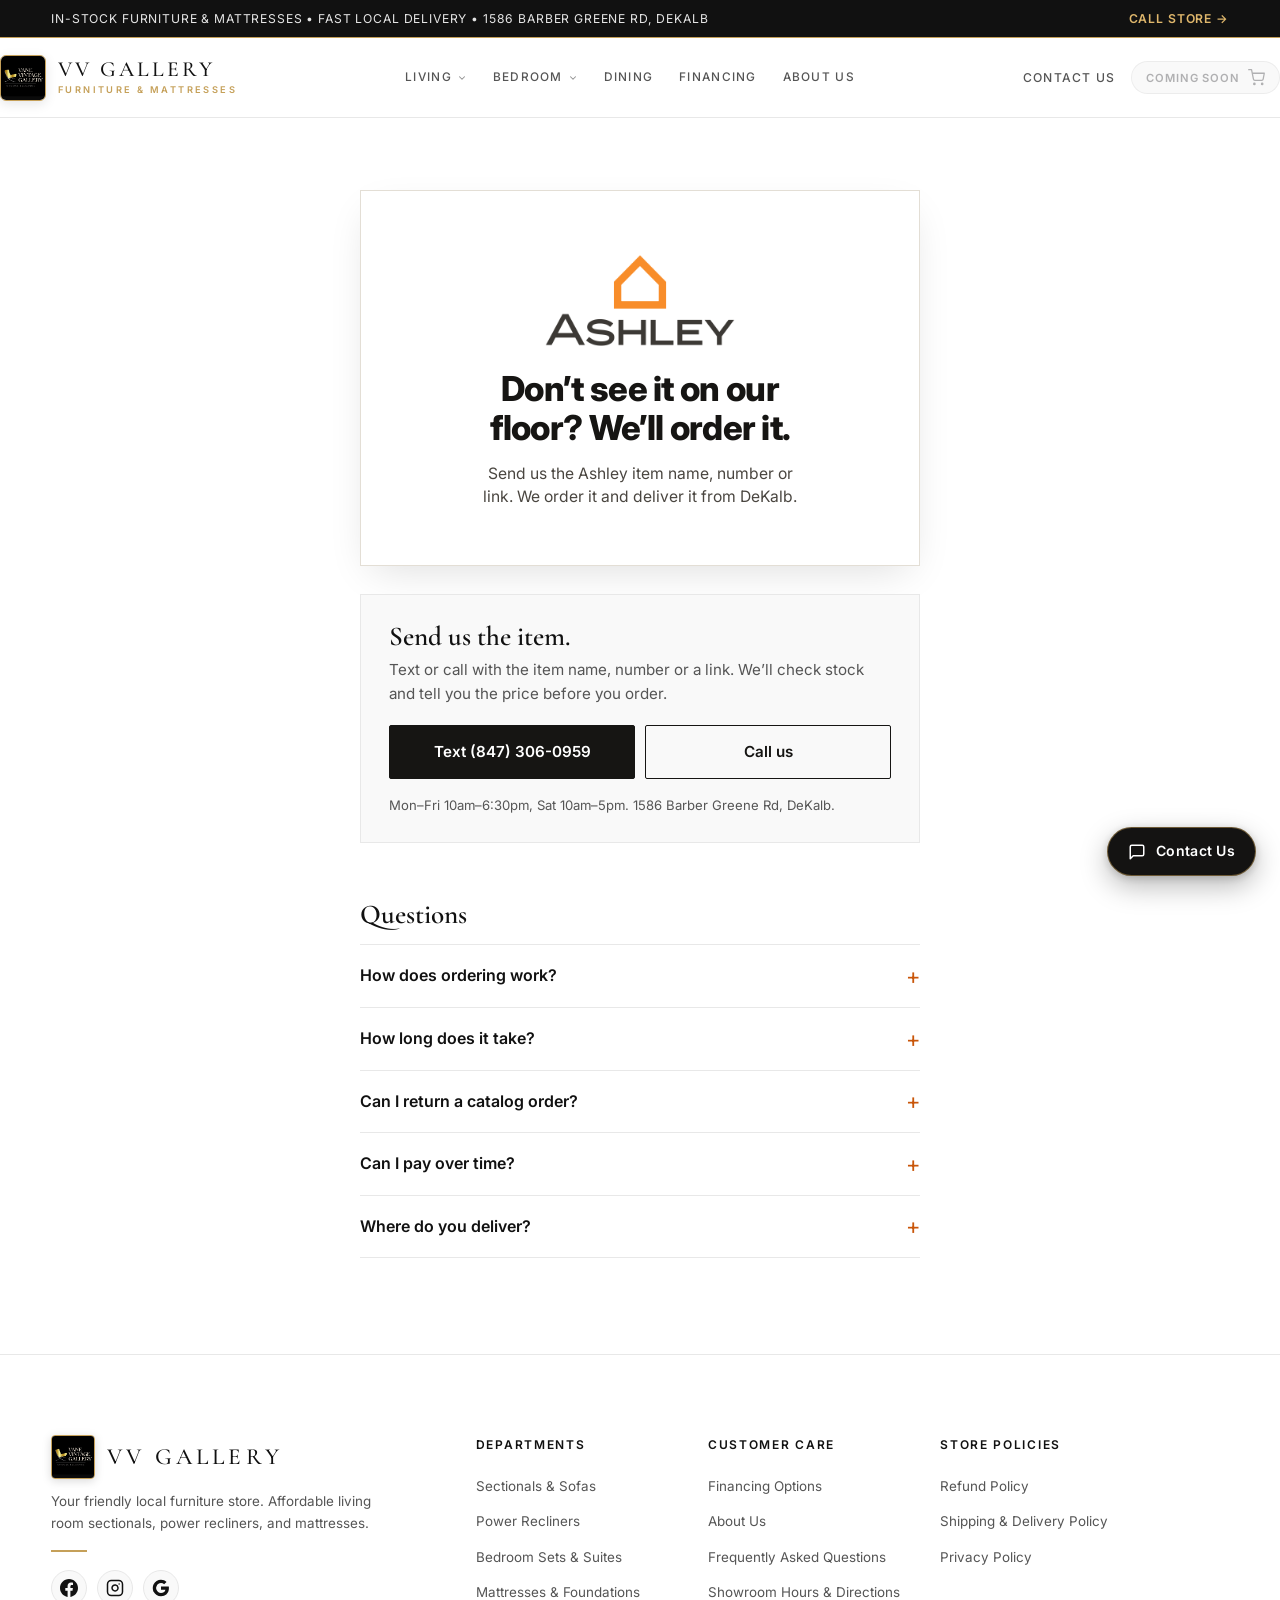
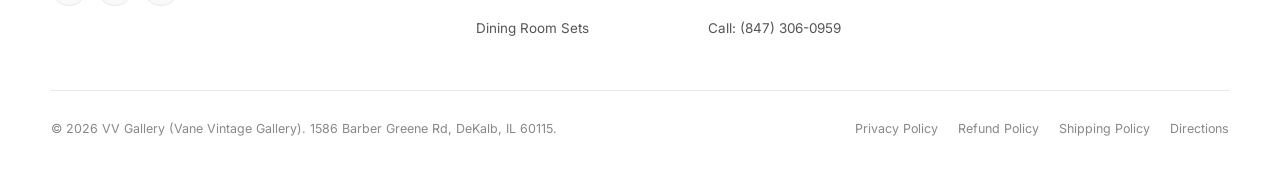
==== commit ba03430f: "fix(financing): streamline Koalafi card to match Synchrony and Acima format" ====
--- a/ashley.html
+++ b/ashley.html
@@ -12,7 +12,7 @@
   
   <link rel="icon" type="image/png" href="photos/favicon.png">
   <link rel="shortcut icon" href="photos/favicon.ico">
-  <link rel="stylesheet" href="style.css?v=3.1">
+  <link rel="stylesheet" href="style.css?v=3.2">
   <link rel="stylesheet" href="ashley.css">
   <link rel="canonical" href="https://vanevgallery.com/ashley.html">
   <meta property="og:type" content="website">
@@ -42,7 +42,16 @@
         </button>
         <nav class="nav-desktop" aria-label="Primary Navigation">
           <ul class="nav-list">
-            <li><a href="living.html" class="nav-link">Living</a></li>
+            <li class="nav-item-dropdown">
+              <a href="living.html" class="nav-link nav-dropdown-trigger">
+                Living
+                <svg class="nav-chevron" width="10" height="10" viewBox="0 0 24 24" fill="none" stroke="currentColor" stroke-width="2.5" stroke-linecap="round" stroke-linejoin="round" aria-hidden="true"><polyline points="6 9 12 15 18 9"></polyline></svg>
+              </a>
+              <ul class="nav-dropdown-menu">
+                <li><a href="living.html">Sectionals &amp; Sofas</a></li>
+                <li><a href="recliners.html">Power Recliners</a></li>
+              </ul>
+            </li>
             <li class="nav-item-dropdown">
               <a href="bedroom.html" class="nav-link nav-dropdown-trigger">
                 Bedroom
@@ -54,7 +63,6 @@
               </ul>
             </li>
             <li><a href="dining.html" class="nav-link">Dining</a></li>
-            <li><a href="vanities.html" class="nav-link">Vanities</a></li>
             <li><a href="financing.html" class="nav-link">Financing</a></li>
             <li><a href="story.html" class="nav-link">About Us</a></li>
           </ul>
@@ -99,12 +107,12 @@
         <div class="drawer-group">
           <p class="drawer-group-title">Shop Catalog</p>
           <ul>
-            <li><a href="living.html">Living &amp; Sectionals</a></li>
+            <li><a href="living.html">Sectionals &amp; Sofas</a></li>
+            <li><a href="recliners.html">Power Recliners</a></li>
             <li><a href="bedroom.html">Bedroom Sets &amp; Suites</a></li>
             <li><a href="mattresses.html">Mattresses &amp; Foundations</a></li>
             <li><a href="dining.html">Dining Room Sets</a></li>
-            <li><a href="vanities.html">Makeup Vanities</a></li>
-            <li><a href="ashley.html" class="active">Order Ashley Furniture</a></li>
+            <li><a href="ashley.html">Ashley Furniture Orders</a></li>
           </ul>
         </div>
         <div class="drawer-group">
@@ -204,7 +212,7 @@
             <img src="photos/logo.jpg" alt="VV Gallery" class="footer-logo-img">
             <span class="footer-logo">VV GALLERY</span>
           </div>
-          <p class="footer-tagline">Your friendly local furniture store. Affordable living room sectionals, lovesacs, makeup vanities, and mattresses.</p>
+          <p class="footer-tagline">Your friendly local furniture store. Affordable living room sectionals, power recliners, and mattresses.</p>
                     <div class="footer-gold-accent"></div>
           <div class="footer-social-row" aria-label="VV Gallery Social Media">
             <a href="https://www.facebook.com/profile.php?id=61573859170150" target="_blank" rel="noopener noreferrer" class="social-link-btn" aria-label="VV Gallery on Facebook" title="Facebook">
@@ -222,12 +230,11 @@
         <div class="footer-col">
           <h4 class="footer-col-title">Departments</h4>
           <ul class="footer-links">
-            <li><a href="living.html">Living &amp; Lovesacs</a></li>
+            <li><a href="living.html">Sectionals &amp; Sofas</a></li>
+            <li><a href="recliners.html">Power Recliners</a></li>
             <li><a href="bedroom.html">Bedroom Sets &amp; Suites</a></li>
             <li><a href="mattresses.html">Mattresses &amp; Foundations</a></li>
-            <li><a href="vanities.html">Makeup Vanities</a></li>
             <li><a href="dining.html">Dining Room Sets</a></li>
-            <li><a href="ashley.html">Ashley Furniture Orders</a></li>
           </ul>
         </div>
 
--- a/style.css
+++ b/style.css
@@ -4192,11 +4192,11 @@
 }
 
 /* ==========================================================================
-   KOALAFI LEASE-TO-OWN SHOWCASE CARD
+   KOALAFI LEASE-TO-OWN SHOWCASE CARD (STREAMLINED)
    ========================================================================== */
 .koalafi-showcase-card {
   display: grid;
-  grid-template-columns: 1.25fr 0.85fr;
+  grid-template-columns: 1.15fr 1fr;
   background: #ffffff;
   border: 1px solid var(--color-border-hairline);
   border-radius: 8px;
@@ -4207,11 +4207,11 @@
 
 .koalafi-showcase-card:hover {
   border-color: #009ca6;
-  box-shadow: 0 16px 40px rgba(0, 156, 166, 0.12);
+  box-shadow: 0 16px 40px rgba(0, 156, 166, 0.1);
 }
 
 .koalafi-content {
-  padding: clamp(32px, 5vw, 48px);
+  padding: clamp(32px, 5vw, 56px);
   display: flex;
   flex-direction: column;
   justify-content: center;
@@ -4225,21 +4225,18 @@
   flex-wrap: wrap;
 }
 
-.koalafi-logo-lockup {
-  display: inline-flex;
-  align-items: center;
-  gap: 8px;
-}
-
-.koalafi-wordmark {
+.koalafi-brand-badge {
   font-family: var(--font-sans);
-  font-size: 1.35rem;
+  font-size: 1.3rem;
   font-weight: 800;
   letter-spacing: -0.02em;
-  color: #0f3e46;
-}
-
-.koalafi-dot {
+  color: #00838f;
+  display: inline-flex;
+  align-items: center;
+  gap: 6px;
+}
+
+.koalafi-brand-badge .koalafi-dot {
   color: #009ca6;
 }
 
@@ -4255,110 +4252,32 @@
   border-radius: 50px;
 }
 
-.koalafi-rating-pill {
-  background: #fff9e6;
-  color: #946800;
-  border: 1px solid #ffe899;
-  font-size: 0.72rem;
-  font-weight: 600;
-  padding: 4px 10px;
-  border-radius: 50px;
-}
-
 .koalafi-title {
   font-family: var(--font-serif);
-  font-size: clamp(1.8rem, 3.2vw, 2.4rem);
+  font-size: clamp(1.8rem, 3.2vw, 2.5rem);
   font-weight: 700;
   letter-spacing: -0.01em;
   line-height: 1.15;
   color: var(--color-text-main);
-  margin-bottom: 14px;
+  margin-bottom: 16px;
 }
 
 .koalafi-subtitle {
-  font-size: 0.95rem;
+  font-size: 0.98rem;
   line-height: 1.6;
   color: #4a5568;
+  margin-bottom: 28px;
+}
+
+.koalafi-subtitle strong {
+  color: var(--color-text-main);
+}
+
+.koalafi-cta-row {
+  display: flex;
+  gap: 14px;
+  flex-wrap: wrap;
   margin-bottom: 24px;
-}
-
-.koalafi-perks-grid {
-  display: grid;
-  grid-template-columns: repeat(2, 1fr);
-  gap: 16px 20px;
-  margin-bottom: 28px;
-}
-
-.koalafi-perk {
-  display: flex;
-  align-items: flex-start;
-  gap: 10px;
-}
-
-.koalafi-perk-icon {
-  display: inline-flex;
-  align-items: center;
-  justify-content: center;
-  width: 22px;
-  height: 22px;
-  border-radius: 50%;
-  background: #e0f7f8;
-  color: #009ca6;
-  font-weight: 800;
-  font-size: 0.85rem;
-  flex-shrink: 0;
-  margin-top: 2px;
-}
-
-.koalafi-perk strong {
-  display: block;
-  font-size: 0.88rem;
-  color: var(--color-text-main);
-  margin-bottom: 2px;
-}
-
-.koalafi-perk p {
-  font-size: 0.8rem;
-  color: var(--color-text-muted);
-  line-height: 1.4;
-  margin: 0;
-}
-
-.koalafi-apply-box {
-  background: linear-gradient(135deg, #f0fdfc 0%, #f7fefc 100%);
-  border: 1px solid #ccefed;
-  border-radius: 8px;
-  padding: 18px 20px;
-  margin-bottom: 20px;
-  display: flex;
-  align-items: center;
-  justify-content: space-between;
-  flex-wrap: wrap;
-  gap: 16px;
-}
-
-.koalafi-apply-text {
-  flex: 1;
-  min-width: 220px;
-}
-
-.koalafi-phone-badge {
-  display: inline-flex;
-  align-items: center;
-  gap: 6px;
-  font-size: 0.78rem;
-  font-weight: 700;
-  text-transform: uppercase;
-  letter-spacing: 0.05em;
-  color: #00838f;
-  margin-bottom: 4px;
-}
-
-.koalafi-apply-instruction {
-  font-size: 0.88rem;
-  color: #1f2937;
-  margin: 0;
-  line-height: 1.45;
 }
 
 .btn-koalafi {
@@ -4370,7 +4289,7 @@
   font-weight: 700;
   letter-spacing: 0.05em;
   text-transform: uppercase;
-  padding: 11px 22px;
+  padding: 13px 26px;
   border-radius: 4px;
   text-decoration: none;
   transition: var(--transition-smooth);
@@ -4382,22 +4301,21 @@
 
 .btn-koalafi:hover {
   background-color: #00838f;
-  background-image: linear-gradient(135deg, #009ca6 0%, #006970 100%);
   color: #ffffff;
   transform: translateY(-2px);
   box-shadow: 0 6px 18px rgba(0, 156, 166, 0.4);
 }
 
-.btn-koalafi-outline {
-  background: #ffffff;
+.btn-koalafi-ghost {
+  background: transparent;
   color: #00838f;
   border: 1px solid #009ca6;
   font-family: var(--font-sans);
-  font-size: 0.8rem;
+  font-size: 0.82rem;
   font-weight: 700;
-  letter-spacing: 0.04em;
+  letter-spacing: 0.05em;
   text-transform: uppercase;
-  padding: 10px 18px;
+  padding: 12px 24px;
   border-radius: 4px;
   text-decoration: none;
   transition: var(--transition-smooth);
@@ -4406,23 +4324,15 @@
   justify-content: center;
 }
 
-.btn-koalafi-outline:hover {
+.btn-koalafi-ghost:hover {
   background: #e0f7f8;
-  color: #006970;
-  border-color: #00838f;
+  color: #006064;
   transform: translateY(-2px);
 }
 
-.koalafi-cta-buttons {
-  display: flex;
-  align-items: center;
-  gap: 10px;
-  flex-wrap: wrap;
-}
-
 .koalafi-disclaimer {
-  font-size: 0.72rem;
-  line-height: 1.45;
+  font-size: 0.76rem;
+  line-height: 1.5;
   color: #8c8c8c;
   margin: 0;
 }
@@ -4432,115 +4342,100 @@
   text-decoration: underline;
 }
 
-.koalafi-side-visual {
-  background: linear-gradient(145deg, #00838f 0%, #004d54 100%);
+.koalafi-media {
+  width: 100%;
+  height: 100%;
+  min-height: 340px;
+  background: linear-gradient(135deg, #f0fdfc 0%, #e6f7f7 100%);
   display: flex;
   align-items: center;
   justify-content: center;
-  padding: 36px 24px;
-  position: relative;
-  overflow: hidden;
-}
-
-.koalafi-side-visual::before {
-  content: '';
-  position: absolute;
-  top: -40px;
-  right: -40px;
-  width: 180px;
-  height: 180px;
-  border-radius: 50%;
-  background: rgba(255, 255, 255, 0.06);
-}
-
-.koalafi-phone-mockup {
+  padding: 32px 24px;
+  border-left: 1px solid var(--color-border-hairline);
+}
+
+.koalafi-flyer-card {
   width: 100%;
-  max-width: 250px;
+  max-width: 280px;
   background: #ffffff;
-  border-radius: 24px;
-  padding: 24px 18px;
-  box-shadow: 0 20px 40px rgba(0, 0, 0, 0.35);
+  border: 1px solid #ccefed;
+  border-radius: 12px;
+  padding: 26px 22px;
   text-align: center;
-  position: relative;
-  border: 3px solid #e0f2f1;
-}
-
-.mockup-top-pill {
-  width: 44px;
-  height: 4px;
-  background: #cfd8dc;
-  border-radius: 10px;
-  margin: 0 auto 14px;
-}
-
-.mockup-header-tag {
-  font-size: 0.75rem;
+  box-shadow: 0 10px 24px rgba(0, 156, 166, 0.08);
+}
+
+.flyer-brand {
+  font-family: var(--font-sans);
+  font-size: 1.35rem;
   font-weight: 800;
-  letter-spacing: 0.08em;
+  color: #00838f;
+  margin-bottom: 12px;
+  display: inline-flex;
+  align-items: center;
+  justify-content: center;
+  gap: 6px;
+}
+
+.flyer-brand .flyer-dot {
   color: #009ca6;
-  text-transform: uppercase;
-}
-
-.mockup-phone-title {
+}
+
+.flyer-tagline {
   font-size: 1.15rem;
   font-weight: 800;
   color: #1a202c;
-  margin-top: 4px;
-  margin-bottom: 10px;
-}
-
-.mockup-bubble-icon {
-  margin: 0 auto 10px;
-  display: flex;
-  align-items: center;
-  justify-content: center;
-}
-
-.mockup-phone-sub {
-  font-size: 0.76rem;
+  margin-bottom: 4px;
+}
+
+.flyer-number-label {
+  font-size: 0.78rem;
   color: #718096;
-  margin-bottom: 4px;
-}
-
-.mockup-phone-number {
+  margin-bottom: 2px;
+}
+
+.flyer-number {
   font-size: 1.35rem;
   font-weight: 800;
   color: #009ca6;
+  text-decoration: none;
+  display: block;
   letter-spacing: 0.02em;
   margin-bottom: 12px;
 }
 
-.mockup-code-box {
+.flyer-code-box {
   background: #fffde7;
   border: 2px dashed #fbc02d;
-  border-radius: 8px;
-  padding: 8px 10px;
+  border-radius: 6px;
+  padding: 10px 14px;
   margin-bottom: 14px;
 }
 
-.mockup-code-label {
+.flyer-code-label {
   display: block;
   font-size: 0.65rem;
   font-weight: 700;
   color: #946800;
-  letter-spacing: 0.06em;
+  letter-spacing: 0.08em;
   text-transform: uppercase;
 }
 
-.mockup-code-val {
+.flyer-code {
   display: block;
-  font-size: 0.85rem;
-  font-weight: 700;
-  color: #2e384d;
+  font-size: 1.4rem;
+  font-weight: 900;
+  letter-spacing: 0.15em;
+  color: #006064;
   margin-top: 2px;
 }
 
-.mockup-footer-badge {
-  font-size: 0.68rem;
+.flyer-footer {
+  font-size: 0.72rem;
   font-weight: 600;
   color: #00838f;
   background: #e0f7f8;
-  padding: 5px 10px;
+  padding: 5px 12px;
   border-radius: 50px;
   display: inline-block;
 }
@@ -4550,26 +4445,24 @@
     grid-template-columns: 1fr;
   }
 
-  .koalafi-side-visual {
-    padding: 32px 20px;
-  }
-
-  .koalafi-perks-grid {
-    grid-template-columns: 1fr;
-  }
-
-  .koalafi-apply-box {
+  .koalafi-media {
+    border-left: none;
+    border-top: 1px solid var(--color-border-hairline);
+    min-height: 240px;
+    padding: 24px 18px;
+  }
+
+  .koalafi-content {
+    padding: 28px 22px;
+  }
+
+  .koalafi-cta-row {
     flex-direction: column;
-    align-items: stretch;
-  }
-
-  .koalafi-cta-buttons {
-    flex-direction: column;
-    width: 100%;
+    gap: 10px;
   }
 
   .btn-koalafi,
-  .btn-koalafi-outline {
+  .btn-koalafi-ghost {
     width: 100%;
     text-align: center;
   }
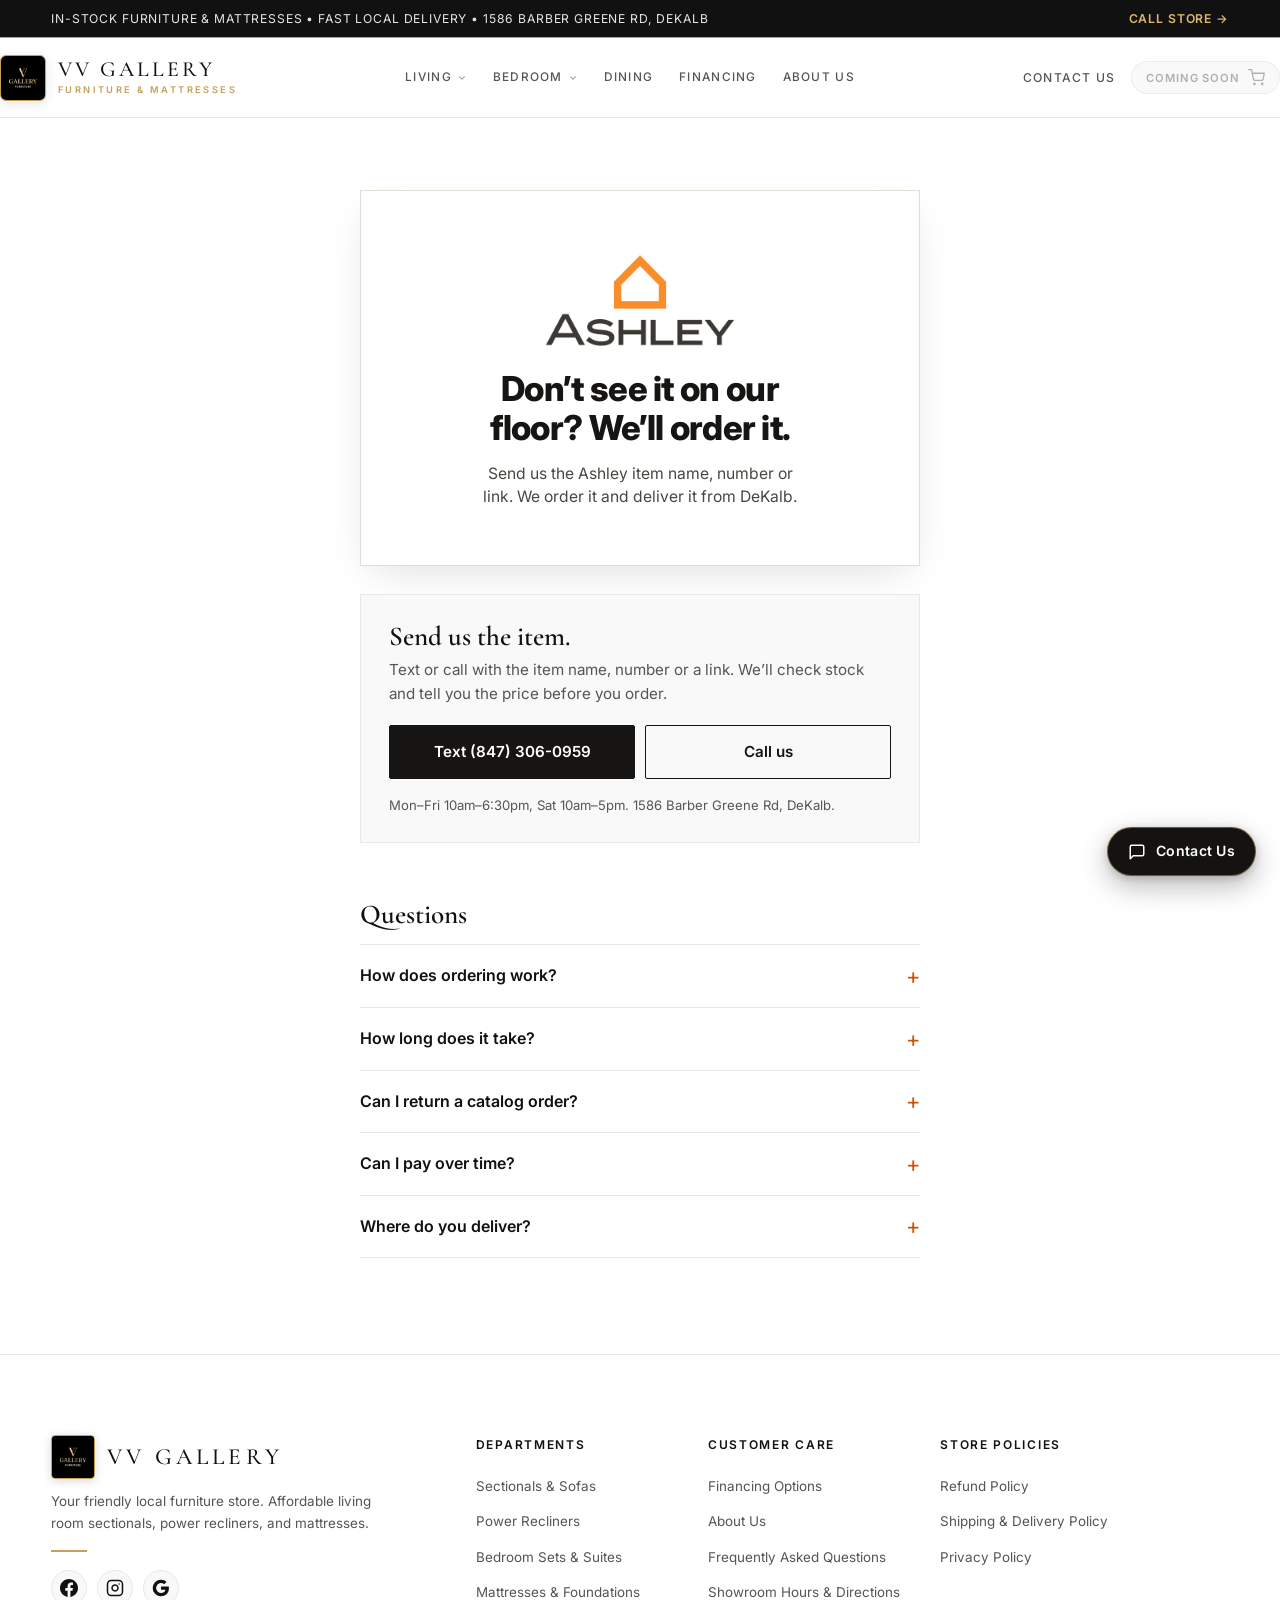
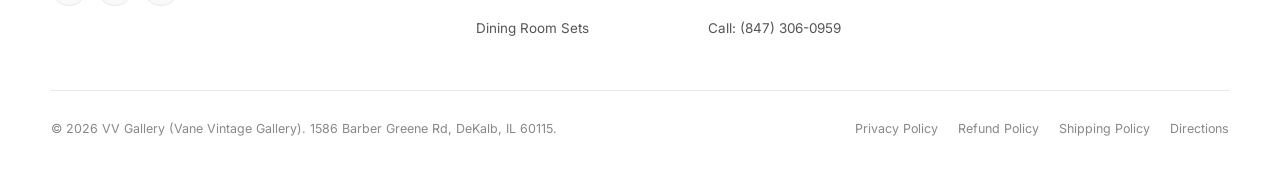
==== commit a1d2a821: "feat: update logo/favicon and add temporary Black Friday 2026 promo" ====
--- a/ashley.html
+++ b/ashley.html
@@ -12,8 +12,11 @@
   
   <link rel="icon" type="image/png" href="photos/favicon.png">
   <link rel="shortcut icon" href="photos/favicon.ico">
-  <link rel="stylesheet" href="style.css?v=3.2">
+  <link rel="stylesheet" href="style.css?v=3.6">
   <link rel="stylesheet" href="ashley.css">
+  <!-- BEGIN TEMP: BLACK FRIDAY 2026 -->
+  <link rel="stylesheet" href="black-friday.css">
+  <!-- END TEMP: BLACK FRIDAY 2026 -->
   <link rel="canonical" href="https://vanevgallery.com/ashley.html">
   <meta property="og:type" content="website">
   <meta property="og:site_name" content="VV Gallery">
@@ -24,8 +27,17 @@
 </head>
 <body class="as-page">
 
+  <!-- BEGIN TEMP: BLACK FRIDAY 2026 -->
+  <aside class="announcement-bar bf-announcement" role="region" aria-label="Black Friday Sale Announcement" data-bf-temp>
+    <div class="container announcement-inner">
+      <span class="announcement-text"><span class="bf-announcement-badge">BLACK FRIDAY</span><strong>20% Off Storewide</strong> <span class="announcement-desktop">&bull; Free &amp; Immediate Delivery &bull; Nov. 23&ndash;28</span></span>
+      <a href="index.html#black-friday" class="announcement-link">All Deals &rarr;</a>
+    </div>
+  </aside>
+  <!-- END TEMP: BLACK FRIDAY 2026 -->
+
   <!-- Global Announcement Bar -->
-  <aside class="announcement-bar" role="region" aria-label="Store Announcement">
+  <aside class="announcement-bar" role="region" aria-label="Store Announcement" data-bf-fallback hidden>
     <div class="container announcement-inner">
       <span class="announcement-text"><span class="announcement-desktop">In-Stock Furniture &amp; Mattresses &bull; Fast Local Delivery &bull; </span>1586 Barber Greene Rd, DeKalb</span>
       <a href="tel:8473060959" class="announcement-link">Call Store &rarr;</a>
@@ -279,6 +291,9 @@
     <span class="bubble-text">Contact Us</span>
   </a>
 
+  <!-- BEGIN TEMP: BLACK FRIDAY 2026 -->
+  <script src="black-friday.js"></script>
+  <!-- END TEMP: BLACK FRIDAY 2026 -->
   <script src="main.js"></script>
 </body>
 </html>
--- a/style.css
+++ b/style.css
@@ -2053,6 +2053,17 @@
   transition: transform 0.6s cubic-bezier(0.16, 1, 0.3, 1), opacity 0.4s ease;
 }
 
+/* Smart focal positioning for portrait orientation photos */
+.product-img[src*="living-deep-seat-sofa"],
+.room-img[src*="living-deep-seat-sofa"] {
+  object-position: center 82%;
+}
+
+.product-img[src*="bean-bag-sac"],
+.room-img[src*="bean-bag-sac"] {
+  object-position: center 25%;
+}
+
 .product-media-wrap.has-secondary .product-img.secondary {
   position: absolute;
   top: 0;
@@ -2072,6 +2083,16 @@
   opacity: 1;
 }
 
+/* Full Item Display: Letterbox wide photos with sleek black framing bars */
+.product-media-wrap.fit-contain {
+  background-color: #000000;
+}
+
+.product-media-wrap.fit-contain .product-img,
+.product-media-wrap.fit-contain.has-secondary .product-img.secondary {
+  object-fit: contain;
+}
+
 /* Fallback hover for non-swatch cards (like fridge) */
 .product-media-wrap.has-secondary:not([data-active-view]):hover .product-img.primary {
   opacity: 0;
@@ -2093,6 +2114,7 @@
   justify-content: space-between;
   gap: 12px;
   margin-bottom: 6px;
+  flex-wrap: wrap;
 }
 
 .product-swatch-row .product-category-tag {
@@ -3446,14 +3468,43 @@
     margin-bottom: 28px;
   }
 
-  /* Grids Stack */
+  /* Grids Stack: Clean 2-column mobile category grid */
   .rooms-grid {
-    grid-template-columns: 1fr;
-    gap: 24px;
+    grid-template-columns: repeat(2, 1fr);
+    gap: 12px;
+  }
+
+  .room-card {
+    background: #ffffff;
+    border: 1px solid var(--color-border-hairline);
+    padding: 10px 10px 14px;
+    border-radius: 4px;
   }
 
   .room-media-box {
-    aspect-ratio: 16 / 10;
+    aspect-ratio: 4 / 3;
+    margin-bottom: 8px;
+    border-radius: 2px;
+  }
+
+  .room-title {
+    font-size: 0.94rem;
+    line-height: 1.25;
+    margin-bottom: 3px;
+  }
+
+  .room-meta {
+    font-size: 0.72rem;
+    line-height: 1.35;
+    margin-bottom: 6px;
+    display: -webkit-box;
+    -webkit-line-clamp: 2;
+    -webkit-box-orient: vertical;
+    overflow: hidden;
+  }
+
+  .room-link {
+    font-size: 0.72rem;
   }
 
   /* Spotlight Section */
@@ -3536,7 +3587,7 @@
     padding: 3px 8px;
   }
 
-  /* Matrix */
+  /* Matrix: Proportionate mobile deal cards */
   .matrix-header {
     flex-direction: column;
     align-items: flex-start;
@@ -3550,6 +3601,47 @@
 
   .product-item {
     border-left: 1px solid var(--color-border-hairline);
+    padding: 18px 16px;
+    box-sizing: border-box;
+    max-width: 100%;
+    min-width: 0;
+  }
+
+  .product-media-wrap {
+    aspect-ratio: 16 / 11;
+    margin-bottom: 14px;
+    max-width: 100%;
+  }
+
+  .product-details {
+    min-width: 0;
+    max-width: 100%;
+  }
+
+  .product-top-row {
+    min-width: 0;
+  }
+
+  .product-name {
+    font-size: 1.1rem;
+    line-height: 1.25;
+    min-width: 0;
+  }
+
+  .product-price {
+    font-size: 1.05rem;
+  }
+
+  .product-sub {
+    font-size: 0.8rem;
+    line-height: 1.45;
+    margin-bottom: 14px;
+    word-break: break-word;
+  }
+
+  .btn-subtle-add {
+    padding: 9px 0;
+    font-size: 0.72rem;
   }
 
   /* Reviews */
@@ -3566,10 +3658,6 @@
     grid-template-columns: 1fr;
     gap: 18px;
     max-width: 100%;
-  }
-
-  .reviews-grid > .review-card:nth-child(n+4) {
-    display: none;
   }
 
   .review-card {
@@ -4192,11 +4280,9 @@
 }
 
 /* ==========================================================================
-   KOALAFI LEASE-TO-OWN SHOWCASE CARD (STREAMLINED)
+   KOALAFI LEASE-PURCHASE CARD (MATCHING ACIMA FORMAT & BRANDING)
    ========================================================================== */
 .koalafi-showcase-card {
-  display: grid;
-  grid-template-columns: 1.15fr 1fr;
   background: #ffffff;
   border: 1px solid var(--color-border-hairline);
   border-radius: 8px;
@@ -4207,77 +4293,165 @@
 
 .koalafi-showcase-card:hover {
   border-color: #009ca6;
-  box-shadow: 0 16px 40px rgba(0, 156, 166, 0.1);
-}
-
-.koalafi-content {
-  padding: clamp(32px, 5vw, 56px);
+  box-shadow: 0 16px 40px rgba(0, 156, 166, 0.12);
+}
+
+.koalafi-banner-link {
+  display: block;
+  width: 100%;
+  text-decoration: none;
+  background: #006778;
+  background-image: linear-gradient(135deg, #026a7b 0%, #004f5b 100%);
+  position: relative;
+  overflow: hidden;
+  transition: opacity 0.25s ease;
+}
+
+.koalafi-banner-link:hover {
+  opacity: 0.98;
+}
+
+.koalafi-banner-graphic {
+  display: flex;
+  align-items: center;
+  justify-content: space-between;
+  flex-wrap: wrap;
+  gap: 20px;
+  padding: 34px clamp(24px, 5vw, 44px);
+  position: relative;
+}
+
+.koalafi-banner-graphic::after {
+  content: '';
+  position: absolute;
+  top: -50px;
+  right: -50px;
+  width: 200px;
+  height: 200px;
+  border-radius: 50%;
+  background: radial-gradient(circle, rgba(255, 255, 255, 0.08) 0%, transparent 70%);
+  pointer-events: none;
+}
+
+.koalafi-banner-left {
   display: flex;
   flex-direction: column;
-  justify-content: center;
-}
-
-.koalafi-brand-header {
-  display: flex;
-  align-items: center;
+}
+
+.koalafi-banner-logo {
+  display: inline-flex;
+  align-items: center;
+  gap: 8px;
+  font-family: var(--font-sans);
+  font-size: 1.45rem;
+  font-weight: 800;
+  color: #ffffff;
+  letter-spacing: -0.02em;
+  margin-bottom: 8px;
+}
+
+.koalafi-banner-logo strong {
+  color: #ffd600;
+}
+
+.koalafi-banner-sub {
+  font-family: var(--font-sans);
+  font-size: 1.05rem;
+  font-weight: 500;
+  color: #e0f2f1;
+  margin-bottom: 2px;
+  letter-spacing: -0.01em;
+}
+
+.koalafi-banner-headline {
+  font-family: var(--font-sans);
+  font-size: clamp(2rem, 3.8vw, 2.75rem);
+  font-weight: 900;
+  color: #ffd600;
+  margin: 0;
+  line-height: 1.05;
+  letter-spacing: -0.03em;
+  text-shadow: 0 2px 8px rgba(0, 0, 0, 0.15);
+}
+
+.koalafi-banner-right {
+  display: flex;
+  flex-direction: column;
+  align-items: flex-end;
   gap: 12px;
-  margin-bottom: 16px;
-  flex-wrap: wrap;
-}
-
-.koalafi-brand-badge {
-  font-family: var(--font-sans);
-  font-size: 1.3rem;
-  font-weight: 800;
-  letter-spacing: -0.02em;
-  color: #00838f;
-  display: inline-flex;
-  align-items: center;
-  gap: 6px;
-}
-
-.koalafi-brand-badge .koalafi-dot {
-  color: #009ca6;
-}
-
-.koalafi-pill {
-  background: #e0f7f8;
-  color: #006970;
-  border: 1px solid #b2ebed;
+}
+
+.koalafi-banner-badge {
+  background: rgba(255, 255, 255, 0.16);
+  color: #ffffff;
+  border: 1px solid rgba(255, 255, 255, 0.28);
   font-size: 0.72rem;
   font-weight: 700;
   letter-spacing: 0.05em;
   text-transform: uppercase;
-  padding: 4px 10px;
+  padding: 4px 12px;
   border-radius: 50px;
 }
 
-.koalafi-title {
-  font-family: var(--font-serif);
-  font-size: clamp(1.8rem, 3.2vw, 2.5rem);
+.koalafi-banner-text-tag {
+  background: rgba(0, 0, 0, 0.25);
+  border: 1.5px dashed rgba(255, 214, 0, 0.75);
+  border-radius: 8px;
+  padding: 10px 16px;
+  display: flex;
+  flex-direction: column;
+  text-align: right;
+  gap: 2px;
+}
+
+.k-tag-label {
+  font-size: 0.74rem;
+  color: #b2dfdb;
+  text-transform: uppercase;
+  letter-spacing: 0.05em;
+  font-weight: 600;
+}
+
+.k-tag-action {
+  font-size: 1.05rem;
+  color: #ffffff;
+}
+
+.k-tag-action strong {
+  color: #ffd600;
+  font-weight: 900;
+  letter-spacing: 0.06em;
+}
+
+.koalafi-footer-bar {
+  display: flex;
+  align-items: center;
+  justify-content: space-between;
+  flex-wrap: wrap;
+  gap: 20px;
+  padding: 24px clamp(20px, 4vw, 40px);
+  background: #fafafa;
+  border-top: 1px solid var(--color-border-hairline);
+}
+
+.koalafi-perks-row {
+  display: flex;
+  flex-wrap: wrap;
+  gap: 20px 28px;
+  font-size: 0.92rem;
+  color: var(--color-text-main);
+}
+
+.koalafi-perk-item {
+  display: flex;
+  align-items: center;
+  gap: 8px;
+}
+
+.koalafi-perk-item .perk-check {
+  color: #009ca6;
   font-weight: 700;
-  letter-spacing: -0.01em;
-  line-height: 1.15;
-  color: var(--color-text-main);
-  margin-bottom: 16px;
-}
-
-.koalafi-subtitle {
-  font-size: 0.98rem;
-  line-height: 1.6;
-  color: #4a5568;
-  margin-bottom: 28px;
-}
-
-.koalafi-subtitle strong {
-  color: var(--color-text-main);
-}
-
-.koalafi-cta-row {
-  display: flex;
-  gap: 14px;
-  flex-wrap: wrap;
-  margin-bottom: 24px;
+  font-size: 1rem;
 }
 
 .btn-koalafi {
@@ -4296,173 +4470,43 @@
   display: inline-flex;
   align-items: center;
   justify-content: center;
-  box-shadow: 0 3px 12px rgba(0, 156, 166, 0.28);
+  box-shadow: 0 3px 12px rgba(0, 156, 166, 0.32);
 }
 
 .btn-koalafi:hover {
   background-color: #00838f;
+  background-image: linear-gradient(135deg, #009ca6 0%, #006970 100%);
   color: #ffffff;
   transform: translateY(-2px);
-  box-shadow: 0 6px 18px rgba(0, 156, 166, 0.4);
-}
-
-.btn-koalafi-ghost {
-  background: transparent;
-  color: #00838f;
-  border: 1px solid #009ca6;
-  font-family: var(--font-sans);
-  font-size: 0.82rem;
-  font-weight: 700;
-  letter-spacing: 0.05em;
-  text-transform: uppercase;
-  padding: 12px 24px;
-  border-radius: 4px;
-  text-decoration: none;
-  transition: var(--transition-smooth);
-  display: inline-flex;
-  align-items: center;
-  justify-content: center;
-}
-
-.btn-koalafi-ghost:hover {
-  background: #e0f7f8;
-  color: #006064;
-  transform: translateY(-2px);
-}
-
-.koalafi-disclaimer {
-  font-size: 0.76rem;
-  line-height: 1.5;
-  color: #8c8c8c;
-  margin: 0;
-}
-
-.koalafi-disclaimer a {
-  color: #009ca6;
-  text-decoration: underline;
-}
-
-.koalafi-media {
-  width: 100%;
-  height: 100%;
-  min-height: 340px;
-  background: linear-gradient(135deg, #f0fdfc 0%, #e6f7f7 100%);
-  display: flex;
-  align-items: center;
-  justify-content: center;
-  padding: 32px 24px;
-  border-left: 1px solid var(--color-border-hairline);
-}
-
-.koalafi-flyer-card {
-  width: 100%;
-  max-width: 280px;
-  background: #ffffff;
-  border: 1px solid #ccefed;
-  border-radius: 12px;
-  padding: 26px 22px;
-  text-align: center;
-  box-shadow: 0 10px 24px rgba(0, 156, 166, 0.08);
-}
-
-.flyer-brand {
-  font-family: var(--font-sans);
-  font-size: 1.35rem;
-  font-weight: 800;
-  color: #00838f;
-  margin-bottom: 12px;
-  display: inline-flex;
-  align-items: center;
-  justify-content: center;
-  gap: 6px;
-}
-
-.flyer-brand .flyer-dot {
-  color: #009ca6;
-}
-
-.flyer-tagline {
-  font-size: 1.15rem;
-  font-weight: 800;
-  color: #1a202c;
-  margin-bottom: 4px;
-}
-
-.flyer-number-label {
-  font-size: 0.78rem;
-  color: #718096;
-  margin-bottom: 2px;
-}
-
-.flyer-number {
-  font-size: 1.35rem;
-  font-weight: 800;
-  color: #009ca6;
-  text-decoration: none;
-  display: block;
-  letter-spacing: 0.02em;
-  margin-bottom: 12px;
-}
-
-.flyer-code-box {
-  background: #fffde7;
-  border: 2px dashed #fbc02d;
-  border-radius: 6px;
-  padding: 10px 14px;
-  margin-bottom: 14px;
-}
-
-.flyer-code-label {
-  display: block;
-  font-size: 0.65rem;
-  font-weight: 700;
-  color: #946800;
-  letter-spacing: 0.08em;
-  text-transform: uppercase;
-}
-
-.flyer-code {
-  display: block;
-  font-size: 1.4rem;
-  font-weight: 900;
-  letter-spacing: 0.15em;
-  color: #006064;
-  margin-top: 2px;
-}
-
-.flyer-footer {
-  font-size: 0.72rem;
-  font-weight: 600;
-  color: #00838f;
-  background: #e0f7f8;
-  padding: 5px 12px;
-  border-radius: 50px;
-  display: inline-block;
+  box-shadow: 0 6px 20px rgba(0, 156, 166, 0.45);
 }
 
 @media (max-width: 900px) {
-  .koalafi-showcase-card {
-    grid-template-columns: 1fr;
-  }
-
-  .koalafi-media {
-    border-left: none;
-    border-top: 1px solid var(--color-border-hairline);
-    min-height: 240px;
-    padding: 24px 18px;
-  }
-
-  .koalafi-content {
-    padding: 28px 22px;
-  }
-
-  .koalafi-cta-row {
+  .koalafi-banner-graphic {
     flex-direction: column;
-    gap: 10px;
-  }
-
-  .btn-koalafi,
-  .btn-koalafi-ghost {
+    align-items: flex-start;
+    padding: 28px 20px;
+    gap: 16px;
+  }
+
+  .koalafi-banner-right {
+    align-items: flex-start;
+    width: 100%;
+  }
+
+  .koalafi-banner-text-tag {
+    text-align: left;
+    width: 100%;
+  }
+
+  .koalafi-footer-bar {
+    flex-direction: column;
+    align-items: stretch;
+    gap: 18px;
+    padding: 20px 18px;
+  }
+
+  .koalafi-action-row .btn-koalafi {
     width: 100%;
     text-align: center;
   }
--- a/black-friday.css
+++ b/black-friday.css
@@ -0,0 +1,912 @@
+/*
+  ==========================================================================
+  TEMPORARY CAMPAIGN: BLACK FRIDAY SALE (NOV. 23 – NOV. 28, 2026)
+  Isolated stylesheet so post-sale removal leaves style.css & hero.css clean.
+  ==========================================================================
+*/
+
+/* ---------- Global Black Friday Announcement Bar ---------- */
+.announcement-bar.bf-announcement {
+  background: linear-gradient(90deg, #0c0b09 0%, #191611 50%, #0c0b09 100%);
+  border-bottom: 1px solid var(--color-gold-accent);
+  color: #f6f1e7;
+}
+
+.bf-announcement .announcement-inner {
+  gap: 12px;
+}
+
+.bf-announcement-badge {
+  display: inline-flex;
+  align-items: center;
+  padding: 2px 8px;
+  margin-right: 8px;
+  border-radius: 2px;
+  background: linear-gradient(135deg, #e5c687 0%, #c5a059 100%);
+  color: #11100e;
+  font-size: 0.68rem;
+  font-weight: 700;
+  letter-spacing: 0.1em;
+}
+
+.bf-announcement .announcement-text strong {
+  color: var(--color-gold-light);
+  font-weight: 600;
+}
+
+.bf-announcement .announcement-link {
+  color: var(--color-gold-light);
+}
+
+/* ---------- Hero Slide 0: Black Friday Editorial Feature ---------- */
+.hx-hero .hx-bf {
+  background:
+    radial-gradient(circle at 78% 28%, rgba(197, 160, 89, 0.2) 0%, rgba(197, 160, 89, 0) 54%),
+    radial-gradient(circle at 14% 85%, rgba(197, 160, 89, 0.12) 0%, rgba(197, 160, 89, 0) 48%),
+    linear-gradient(135deg, #0b0a08 0%, #161410 55%, #0d0c0a 100%);
+  color: #f8f4ec;
+  justify-content: center;
+  position: relative;
+}
+
+.hx-bf::before {
+  content: "";
+  position: absolute;
+  inset: 14px;
+  border: 1px solid rgba(223, 183, 108, 0.22);
+  pointer-events: none;
+}
+
+.hx-bf-grid {
+  position: relative;
+  z-index: 1;
+  display: grid;
+  grid-template-columns: minmax(0, 1.05fr) minmax(0, 0.95fr);
+  align-items: center;
+  gap: clamp(24px, 4vw, 60px);
+  padding-top: 44px;
+  padding-bottom: 86px;
+}
+
+.hx-bf-eyebrow {
+  display: inline-flex;
+  align-items: center;
+  gap: 8px;
+  font-size: 0.75rem;
+  font-weight: 600;
+  letter-spacing: 0.18em;
+  text-transform: uppercase;
+  color: var(--color-gold-light);
+  margin-bottom: 12px;
+}
+
+.hx-bf-eyebrow::before {
+  content: "";
+  width: 24px;
+  height: 1px;
+  background: var(--color-gold-accent);
+}
+
+.hx-bf .hx-title {
+  color: #ffffff;
+  font-size: clamp(2.4rem, 4.8vw, 4.3rem);
+  margin-bottom: 10px;
+}
+
+.hx-bf-gold {
+  background: linear-gradient(135deg, #f3dfb0 0%, #d4af68 50%, #f1d89c 100%);
+  -webkit-background-clip: text;
+  background-clip: text;
+  color: transparent;
+}
+
+.hx-bf-bilingual {
+  display: inline-block;
+  padding: 4px 12px;
+  margin-bottom: 14px;
+  background: linear-gradient(135deg, #e5c687 0%, #c5a059 100%);
+  color: #11100e;
+  font-size: 0.72rem;
+  font-weight: 700;
+  letter-spacing: 0.14em;
+  text-transform: uppercase;
+  border-radius: 2px;
+}
+
+.hx-bf .hx-sub {
+  color: rgba(248, 244, 236, 0.86);
+  margin-bottom: 18px;
+  font-size: clamp(0.96rem, 1.2vw, 1.06rem);
+}
+
+.hx-bf-perks {
+  display: flex;
+  flex-wrap: wrap;
+  gap: 10px 18px;
+  margin-bottom: 24px;
+  font-size: 0.8rem;
+  letter-spacing: 0.05em;
+  text-transform: uppercase;
+  color: #e9dec9;
+}
+
+.hx-bf-perk {
+  display: inline-flex;
+  align-items: center;
+  gap: 7px;
+}
+
+.hx-bf-perk svg {
+  color: var(--color-gold-light);
+  flex-shrink: 0;
+}
+
+.hx-btn--gold {
+  background: linear-gradient(135deg, #e5c687 0%, #c5a059 100%);
+  color: #11100e;
+  font-weight: 600;
+}
+
+.hx-btn--gold:hover {
+  background: #ffffff;
+  color: #11100e;
+}
+
+/* Right stage cards inside Hero Slide 0 */
+.hx-bf-visual {
+  display: grid;
+  grid-template-columns: repeat(2, minmax(0, 1fr));
+  gap: 14px;
+}
+
+.hx-bf-mini-card {
+  display: flex;
+  flex-direction: column;
+  background: rgba(255, 255, 255, 0.04);
+  border: 1px solid rgba(223, 183, 108, 0.3);
+  border-radius: 4px;
+  overflow: hidden;
+  transition: transform 0.3s ease, border-color 0.3s ease;
+}
+
+.hx-bf-mini-card:hover {
+  transform: translateY(-3px);
+  border-color: var(--color-gold-light);
+}
+
+.hx-bf-mini-media {
+  position: relative;
+  aspect-ratio: 4 / 3;
+  overflow: hidden;
+  background: #1a1815;
+}
+
+.hx-bf-mini-media img {
+  width: 100%;
+  height: 100%;
+  object-fit: cover;
+}
+
+.hx-bf-mini-tag {
+  position: absolute;
+  top: 10px;
+  right: 10px;
+  padding: 4px 8px;
+  border-radius: 2px;
+  background: linear-gradient(135deg, #e5c687 0%, #c5a059 100%);
+  color: #11100e;
+  font-size: 0.7rem;
+  font-weight: 700;
+  letter-spacing: 0.06em;
+  text-transform: uppercase;
+}
+
+.hx-bf-mini-body {
+  padding: 12px 14px 14px;
+}
+
+.hx-bf-mini-kicker {
+  display: block;
+  font-size: 0.68rem;
+  letter-spacing: 0.12em;
+  text-transform: uppercase;
+  color: var(--color-gold-light);
+  margin-bottom: 4px;
+}
+
+.hx-bf-mini-title {
+  font-family: var(--font-serif);
+  font-size: 1.2rem;
+  font-weight: 600;
+  line-height: 1.2;
+  color: #ffffff;
+  margin-bottom: 6px;
+}
+
+.hx-bf-mini-price {
+  display: flex;
+  align-items: baseline;
+  gap: 8px;
+  font-size: 0.92rem;
+  color: #e6dfd1;
+}
+
+.hx-bf-mini-price del {
+  color: rgba(255, 255, 255, 0.5);
+  font-size: 0.85rem;
+}
+
+.hx-bf-mini-price strong {
+  color: var(--color-gold-light);
+  font-size: 1.15rem;
+  font-weight: 700;
+}
+
+.hx-bf-sync-pill {
+  grid-column: 1 / -1;
+  display: flex;
+  align-items: center;
+  justify-content: space-between;
+  gap: 12px;
+  padding: 10px 14px;
+  background: #f5efe3;
+  color: #161513;
+  border-radius: 4px;
+  border-left: 4px solid var(--color-gold-accent);
+  font-size: 0.78rem;
+}
+
+.hx-bf-sync-pill strong {
+  font-weight: 700;
+  letter-spacing: 0.03em;
+}
+
+/* ---------- Dedicated #black-friday Showcase Section ---------- */
+.bf-showcase {
+  padding: 64px 0;
+  background: #f6f2ea;
+  border-top: 1px solid var(--color-border-hairline);
+  border-bottom: 1px solid var(--color-border-hairline);
+}
+
+.bf-poster {
+  background:
+    radial-gradient(circle at 18% 12%, rgba(197, 160, 89, 0.16) 0%, rgba(197, 160, 89, 0) 45%),
+    linear-gradient(160deg, #0d0c0a 0%, #151310 60%, #0b0a08 100%);
+  color: #f7f3eb;
+  border: 1px solid rgba(223, 183, 108, 0.35);
+  border-radius: 6px;
+  padding: clamp(24px, 4vw, 48px);
+  box-shadow: 0 24px 60px rgba(15, 13, 10, 0.16);
+}
+
+.bf-poster-top {
+  display: flex;
+  flex-wrap: wrap;
+  align-items: center;
+  justify-content: space-between;
+  gap: 14px 24px;
+  padding-bottom: 22px;
+  border-bottom: 1px solid rgba(223, 183, 108, 0.28);
+  margin-bottom: 28px;
+}
+
+.bf-poster-brand {
+  display: flex;
+  align-items: center;
+  gap: 14px;
+}
+
+.bf-poster-logo {
+  width: 52px;
+  height: 52px;
+  border-radius: 4px;
+  border: 1px solid var(--color-gold-accent);
+  object-fit: cover;
+}
+
+.bf-poster-kicker {
+  display: block;
+  font-size: 0.72rem;
+  font-weight: 600;
+  letter-spacing: 0.2em;
+  text-transform: uppercase;
+  color: var(--color-gold-light);
+}
+
+.bf-poster-heading {
+  font-family: var(--font-serif);
+  font-size: clamp(2rem, 3.6vw, 3rem);
+  font-weight: 600;
+  line-height: 1.05;
+  letter-spacing: 0.04em;
+  text-transform: uppercase;
+  color: #ffffff;
+}
+
+.bf-poster-meta {
+  text-align: right;
+  font-size: 0.76rem;
+  letter-spacing: 0.16em;
+  text-transform: uppercase;
+  color: #d6cbb7;
+  line-height: 1.6;
+}
+
+.bf-poster-meta strong {
+  color: var(--color-gold-light);
+  display: block;
+}
+
+/* Storewide 20% Off Banner inside Poster */
+.bf-storewide-band {
+  display: grid;
+  grid-template-columns: minmax(0, 1.15fr) minmax(0, 0.85fr);
+  gap: 20px 32px;
+  align-items: center;
+  padding: 22px 24px;
+  margin-bottom: 20px;
+  background: rgba(255, 255, 255, 0.03);
+  border: 1px solid rgba(223, 183, 108, 0.24);
+  border-radius: 4px;
+}
+
+.bf-quick-actions {
+  display: flex;
+  flex-wrap: wrap;
+  align-items: center;
+  gap: 10px 12px;
+}
+
+.bf-quick-actions .bf-link-btn,
+.bf-quick-actions .bf-link-ghost {
+  flex: 1 1 auto;
+  padding: 12px 16px;
+  white-space: nowrap;
+}
+
+.bf-storewide-num-row {
+  display: flex;
+  align-items: baseline;
+  flex-wrap: wrap;
+  gap: 12px;
+  margin-bottom: 8px;
+}
+
+.bf-big-pct {
+  font-family: var(--font-serif);
+  font-size: clamp(3rem, 6vw, 4.6rem);
+  font-weight: 700;
+  line-height: 0.92;
+  background: linear-gradient(135deg, #f5e2b8 0%, #d4af68 55%, #f0d79a 100%);
+  -webkit-background-clip: text;
+  background-clip: text;
+  color: transparent;
+}
+
+.bf-storewide-title {
+  font-family: var(--font-serif);
+  font-size: clamp(1.35rem, 2.3vw, 1.85rem);
+  font-weight: 600;
+  letter-spacing: 0.08em;
+  text-transform: uppercase;
+  color: #ffffff;
+}
+
+.bf-storewide-sub {
+  display: flex;
+  flex-wrap: wrap;
+  align-items: center;
+  gap: 10px 14px;
+  font-size: 0.88rem;
+  color: #dfd6c5;
+}
+
+.bf-es-pill {
+  display: inline-block;
+  padding: 3px 10px;
+  background: linear-gradient(135deg, #e5c687 0%, #c5a059 100%);
+  color: #11100e;
+  font-size: 0.72rem;
+  font-weight: 700;
+  letter-spacing: 0.1em;
+  text-transform: uppercase;
+  border-radius: 2px;
+}
+
+.bf-delivery-list {
+  display: flex;
+  flex-direction: column;
+  gap: 10px;
+}
+
+.bf-delivery-item {
+  display: flex;
+  align-items: center;
+  gap: 10px;
+  padding: 10px 14px;
+  background: rgba(197, 160, 89, 0.08);
+  border: 1px solid rgba(223, 183, 108, 0.22);
+  border-radius: 4px;
+  font-size: 0.82rem;
+  letter-spacing: 0.06em;
+  text-transform: uppercase;
+  color: #f6f1e7;
+}
+
+.bf-delivery-item svg {
+  color: var(--color-gold-light);
+  flex-shrink: 0;
+}
+
+/* 2-Column Deal Cards */
+.bf-deals-grid {
+  display: grid;
+  grid-template-columns: repeat(2, minmax(0, 1fr));
+  gap: 24px;
+  margin-bottom: 24px;
+}
+
+.bf-deal-card {
+  display: flex;
+  flex-direction: column;
+  background: rgba(255, 255, 255, 0.035);
+  border: 1px solid rgba(223, 183, 108, 0.28);
+  border-radius: 4px;
+  overflow: hidden;
+}
+
+.bf-deal-media {
+  position: relative;
+  aspect-ratio: 16 / 10;
+  overflow: hidden;
+  background: #1a1815;
+}
+
+.bf-deal-media img {
+  width: 100%;
+  height: 100%;
+  object-fit: cover;
+  transition: transform 0.5s ease;
+}
+
+.bf-deal-card:hover .bf-deal-media img {
+  transform: scale(1.03);
+}
+
+.bf-deal-badge {
+  position: absolute;
+  top: 14px;
+  right: 14px;
+  padding: 8px 14px;
+  background: linear-gradient(135deg, #f2ddb0 0%, #c5a059 100%);
+  color: #11100e;
+  border-radius: 2px;
+  text-align: center;
+  box-shadow: 0 8px 20px rgba(0, 0, 0, 0.35);
+}
+
+.bf-deal-badge strong {
+  display: block;
+  font-family: var(--font-serif);
+  font-size: 1.35rem;
+  font-weight: 700;
+  line-height: 1;
+}
+
+.bf-deal-badge span {
+  display: block;
+  font-size: 0.62rem;
+  font-weight: 700;
+  letter-spacing: 0.08em;
+  text-transform: uppercase;
+  margin-top: 2px;
+}
+
+.bf-deal-body {
+  padding: 22px 24px 24px;
+  display: flex;
+  flex-direction: column;
+  flex: 1;
+}
+
+.bf-deal-kicker {
+  font-size: 0.72rem;
+  font-weight: 600;
+  letter-spacing: 0.14em;
+  text-transform: uppercase;
+  color: var(--color-gold-light);
+  margin-bottom: 8px;
+}
+
+.bf-deal-title {
+  font-family: var(--font-serif);
+  font-size: clamp(1.5rem, 2.2vw, 1.9rem);
+  font-weight: 600;
+  line-height: 1.15;
+  color: #ffffff;
+  margin-bottom: 12px;
+}
+
+.bf-price-compare {
+  display: flex;
+  flex-wrap: wrap;
+  align-items: center;
+  gap: 14px;
+  margin: 4px 0 16px;
+}
+
+.bf-price-old {
+  font-family: var(--font-serif);
+  font-size: 1.85rem;
+  color: rgba(255, 255, 255, 0.45);
+  text-decoration: line-through;
+}
+
+.bf-price-arrow {
+  font-size: 1.3rem;
+  color: var(--color-gold-light);
+}
+
+.bf-price-new {
+  display: inline-block;
+  padding: 6px 18px;
+  border-radius: 2px;
+  background: linear-gradient(135deg, #f3dfb0 0%, #c5a059 100%);
+  color: #11100e;
+  font-family: var(--font-serif);
+  font-size: 2.15rem;
+  font-weight: 700;
+  line-height: 1;
+}
+
+.bf-highlight-pill {
+  display: inline-block;
+  padding: 7px 14px;
+  margin-bottom: 14px;
+  background: linear-gradient(135deg, #f3dfb0 0%, #c5a059 100%);
+  color: #11100e;
+  font-family: var(--font-serif);
+  font-size: clamp(1.25rem, 2vw, 1.55rem);
+  font-weight: 700;
+  line-height: 1.1;
+  border-radius: 2px;
+  align-self: flex-start;
+}
+
+.bf-checklist {
+  display: flex;
+  flex-wrap: wrap;
+  gap: 8px 16px;
+  list-style: none;
+  margin-bottom: 12px;
+  font-size: 0.78rem;
+  font-weight: 600;
+  letter-spacing: 0.08em;
+  text-transform: uppercase;
+  color: #f3ead8;
+}
+
+.bf-checklist li::before {
+  content: "✓ ";
+  color: var(--color-gold-light);
+}
+
+.bf-deal-desc {
+  font-size: 0.88rem;
+  color: #d6cbb7;
+  line-height: 1.55;
+  margin-bottom: 8px;
+}
+
+.bf-deal-fine {
+  font-size: 0.76rem;
+  color: #a99f8d;
+  line-height: 1.45;
+  margin-bottom: 18px;
+}
+
+.bf-deal-actions {
+  margin-top: auto;
+  display: flex;
+  flex-wrap: wrap;
+  gap: 10px;
+}
+
+.bf-link-btn {
+  display: inline-flex;
+  align-items: center;
+  justify-content: center;
+  padding: 10px 18px;
+  border-radius: 2px;
+  font-size: 0.82rem;
+  font-weight: 600;
+  letter-spacing: 0.06em;
+  text-transform: uppercase;
+  background: linear-gradient(135deg, #e5c687 0%, #c5a059 100%);
+  color: #11100e;
+}
+
+.bf-link-btn:hover {
+  background: #ffffff;
+  color: #11100e;
+}
+
+.bf-link-ghost {
+  display: inline-flex;
+  align-items: center;
+  justify-content: center;
+  padding: 10px 16px;
+  border-radius: 2px;
+  font-size: 0.82rem;
+  font-weight: 500;
+  letter-spacing: 0.04em;
+  border: 1px solid rgba(223, 183, 108, 0.45);
+  color: #f6f1e7;
+}
+
+.bf-link-ghost:hover {
+  background: rgba(223, 183, 108, 0.14);
+  border-color: var(--color-gold-light);
+}
+
+/* Synchrony Promo Strip inside Poster */
+.bf-synchrony-strip {
+  display: flex;
+  flex-wrap: wrap;
+  align-items: center;
+  justify-content: space-between;
+  gap: 14px 20px;
+  padding: 16px 20px;
+  background: #f6efe2;
+  color: #161513;
+  border-radius: 4px;
+  border-left: 5px solid var(--color-gold-accent);
+  margin-bottom: 16px;
+}
+
+.bf-sync-left {
+  display: flex;
+  flex-wrap: wrap;
+  align-items: center;
+  gap: 12px 18px;
+}
+
+.bf-sync-logo {
+  display: inline-flex;
+  align-items: center;
+  gap: 6px;
+  padding: 5px 12px;
+  background: #161513;
+  color: #fbc600;
+  font-weight: 700;
+  font-size: 0.92rem;
+  letter-spacing: 0.02em;
+  border-radius: 3px;
+}
+
+.bf-sync-copy strong {
+  display: block;
+  font-size: 0.88rem;
+  letter-spacing: 0.05em;
+  text-transform: uppercase;
+  color: #161513;
+}
+
+.bf-sync-copy span {
+  display: block;
+  font-size: 0.78rem;
+  color: #4b453b;
+  letter-spacing: 0.03em;
+  text-transform: uppercase;
+}
+
+.bf-sync-cta {
+  display: inline-flex;
+  align-items: center;
+  padding: 9px 16px;
+  border-radius: 2px;
+  background: #161513;
+  color: #ffffff;
+  font-size: 0.78rem;
+  font-weight: 600;
+  letter-spacing: 0.06em;
+  text-transform: uppercase;
+  white-space: nowrap;
+}
+
+.bf-sync-cta:hover {
+  background: var(--color-gold-accent);
+  color: #11100e;
+}
+
+.bf-terms-foot {
+  text-align: center;
+  font-size: 0.74rem;
+  color: #b7ad9a;
+  line-height: 1.55;
+  padding-top: 4px;
+}
+
+/* ---------- Product Card Temporary Lovesac Deal Price ---------- */
+.bf-card-badge {
+  position: absolute;
+  top: 12px;
+  left: 12px;
+  z-index: 3;
+  padding: 5px 10px;
+  border-radius: 2px;
+  background: linear-gradient(135deg, #f2ddb0 0%, #c5a059 100%);
+  color: #11100e;
+  font-size: 0.68rem;
+  font-weight: 700;
+  letter-spacing: 0.08em;
+  text-transform: uppercase;
+  box-shadow: 0 4px 12px rgba(0, 0, 0, 0.25);
+  pointer-events: none;
+}
+
+.bf-card-price-wrap {
+  display: inline-flex;
+  align-items: baseline;
+  gap: 8px;
+}
+
+.bf-card-price-old {
+  font-size: 0.85rem;
+  color: var(--color-text-light);
+  text-decoration: line-through;
+}
+
+.bf-card-price-sale {
+  color: #9b7428;
+  font-weight: 700;
+}
+
+/* ---------- Category Page Black Friday Strip ---------- */
+.bf-category-strip {
+  background: linear-gradient(135deg, #11100e 0%, #1c1914 100%);
+  color: #f6f1e7;
+  border-bottom: 1px solid rgba(223, 183, 108, 0.35);
+  padding: 16px 0;
+}
+
+.bf-category-inner {
+  display: flex;
+  flex-wrap: nowrap;
+  align-items: center;
+  justify-content: space-between;
+  gap: 12px 20px;
+}
+
+.bf-category-copy {
+  display: flex;
+  flex-wrap: wrap;
+  align-items: center;
+  gap: 8px 12px;
+  font-size: 0.88rem;
+  line-height: 1.4;
+  flex: 1 1 auto;
+  min-width: 0;
+}
+
+.bf-category-copy strong {
+  color: var(--color-gold-light);
+}
+
+.bf-category-actions {
+  display: flex;
+  flex-wrap: nowrap;
+  align-items: center;
+  gap: 10px;
+  flex-shrink: 0;
+}
+
+.bf-category-actions .bf-link-btn {
+  white-space: nowrap;
+}
+
+@media (max-width: 820px) {
+  .bf-category-inner {
+    flex-wrap: wrap;
+  }
+}
+
+/* ---------- Responsive ---------- */
+@media (max-width: 960px) {
+  .hx-bf-grid {
+    grid-template-columns: minmax(0, 1fr);
+    padding-top: 28px;
+    padding-bottom: 84px;
+    gap: 20px;
+  }
+
+  .hx-bf .hx-copy,
+  .hx-bf-visual {
+    min-width: 0;
+    max-width: 100%;
+  }
+
+  .hx-bf-bilingual {
+    max-width: 100%;
+    white-space: normal;
+    line-height: 1.4;
+  }
+
+  .hx-bf .hx-actions .hx-btn {
+    flex: 1 1 140px;
+    padding: 12px 16px;
+    font-size: 0.88rem;
+  }
+
+  .hx-bf-visual {
+    gap: 10px;
+  }
+
+  .hx-bf-mini-card {
+    min-width: 0;
+  }
+
+  .hx-bf-sync-pill {
+    flex-wrap: wrap;
+    gap: 4px 10px;
+  }
+
+  .bf-storewide-band,
+  .bf-deals-grid {
+    grid-template-columns: minmax(0, 1fr);
+  }
+
+  .bf-poster-meta {
+    text-align: left;
+  }
+}
+
+@media (max-width: 600px) {
+  .hx-bf::before {
+    inset: 8px;
+  }
+
+  .hx-bf-mini-tag {
+    top: 6px;
+    right: 6px;
+    padding: 3px 6px;
+    font-size: 0.6rem;
+  }
+
+  .hx-bf-mini-body {
+    padding: 10px;
+  }
+
+  .hx-bf-mini-title {
+    font-size: 0.96rem;
+  }
+
+  .hx-bf-mini-price {
+    flex-wrap: wrap;
+    font-size: 0.82rem;
+  }
+
+  .bf-showcase {
+    padding: 40px 0;
+  }
+
+  .bf-poster {
+    padding: 20px 16px;
+  }
+
+  .bf-storewide-band {
+    padding: 16px;
+  }
+
+  .bf-quick-actions .bf-link-btn,
+  .bf-quick-actions .bf-link-ghost {
+    flex: 1 1 100%;
+    white-space: normal;
+    text-align: center;
+  }
+
+  .bf-deal-body {
+    padding: 18px 16px 20px;
+  }
+}
